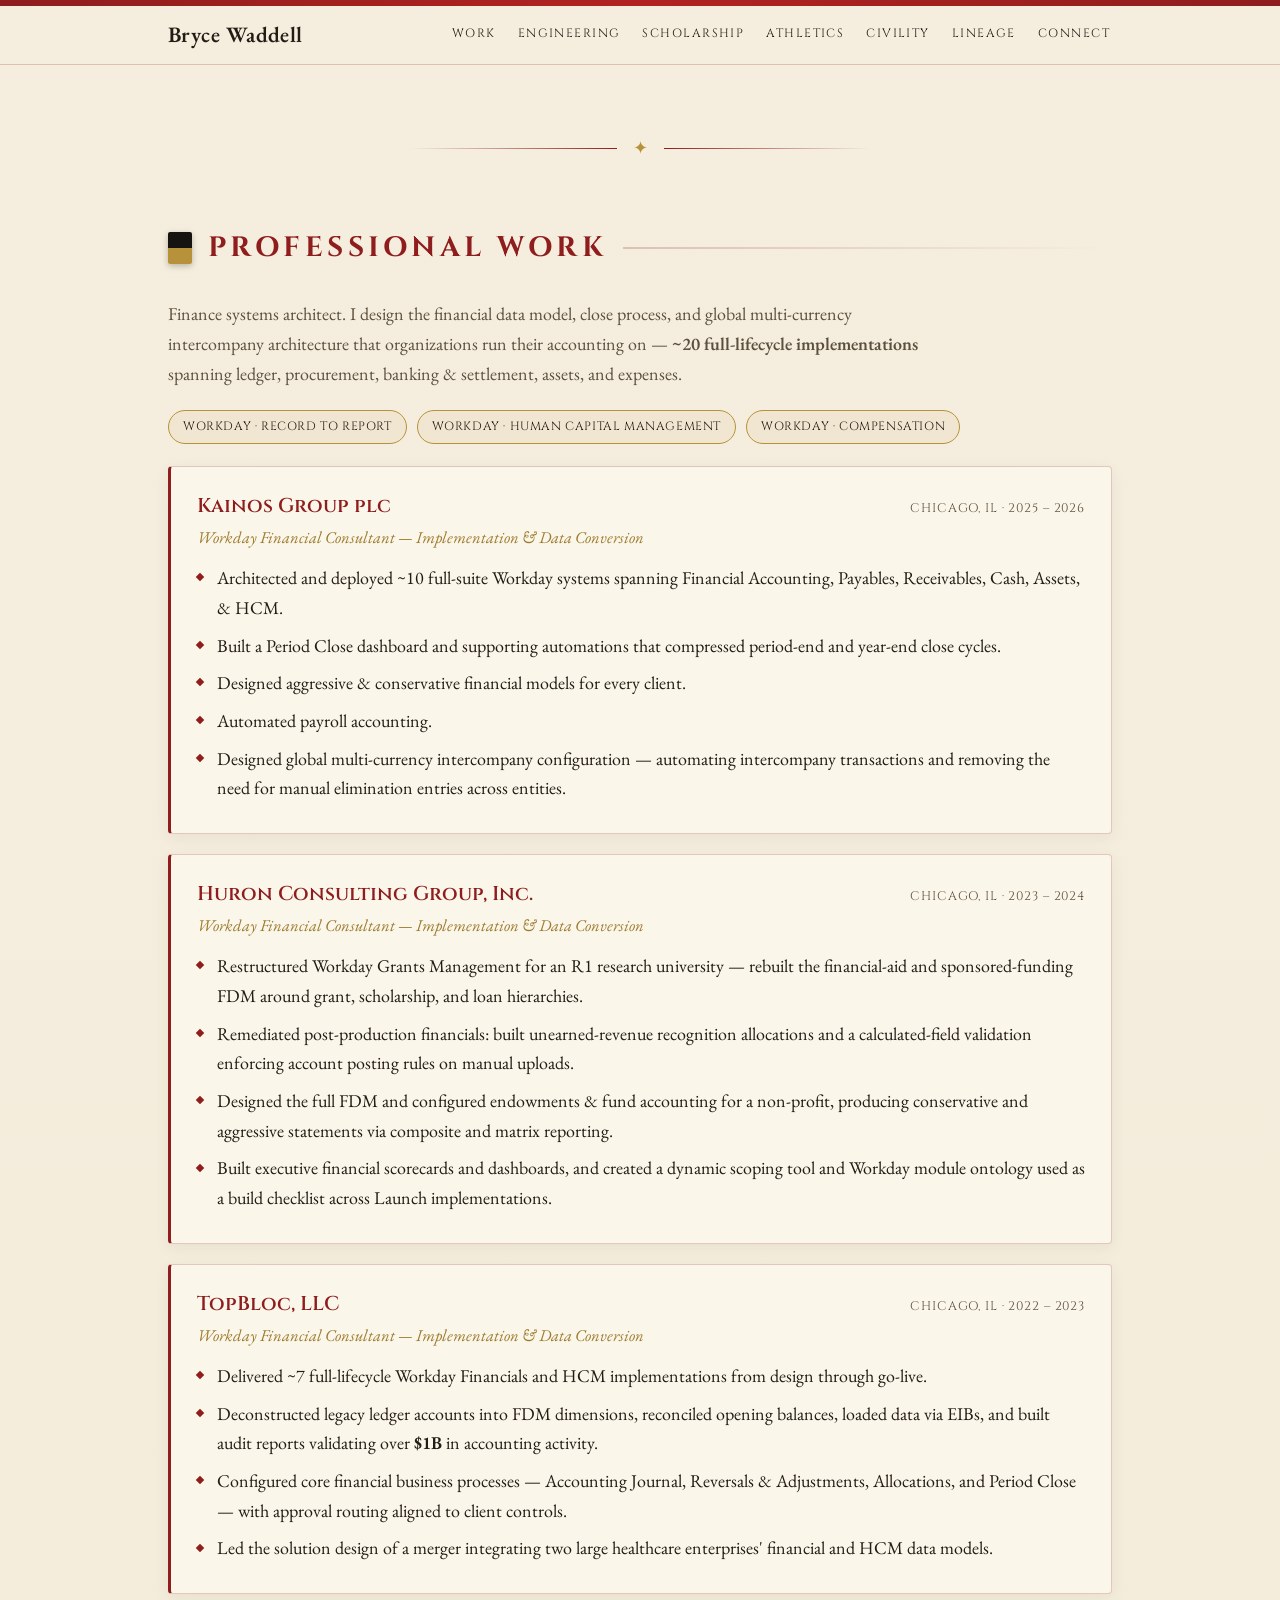
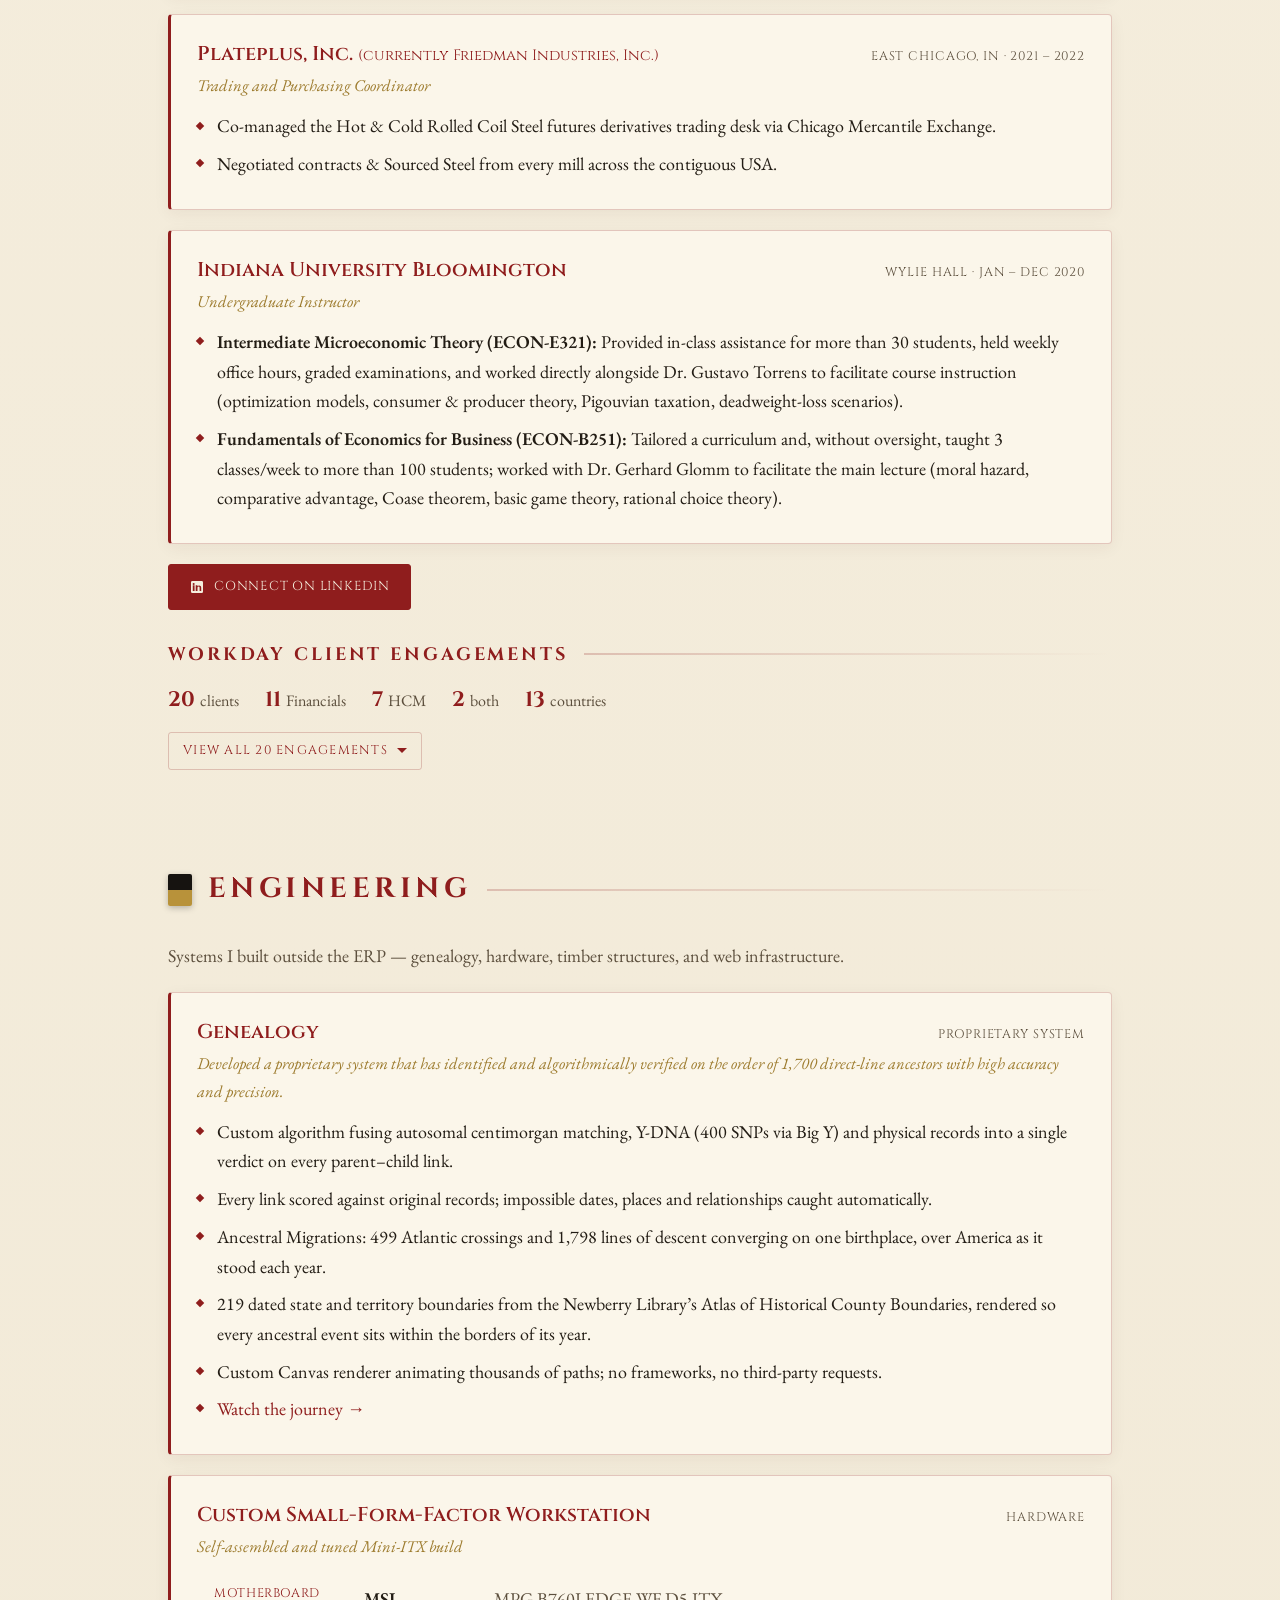
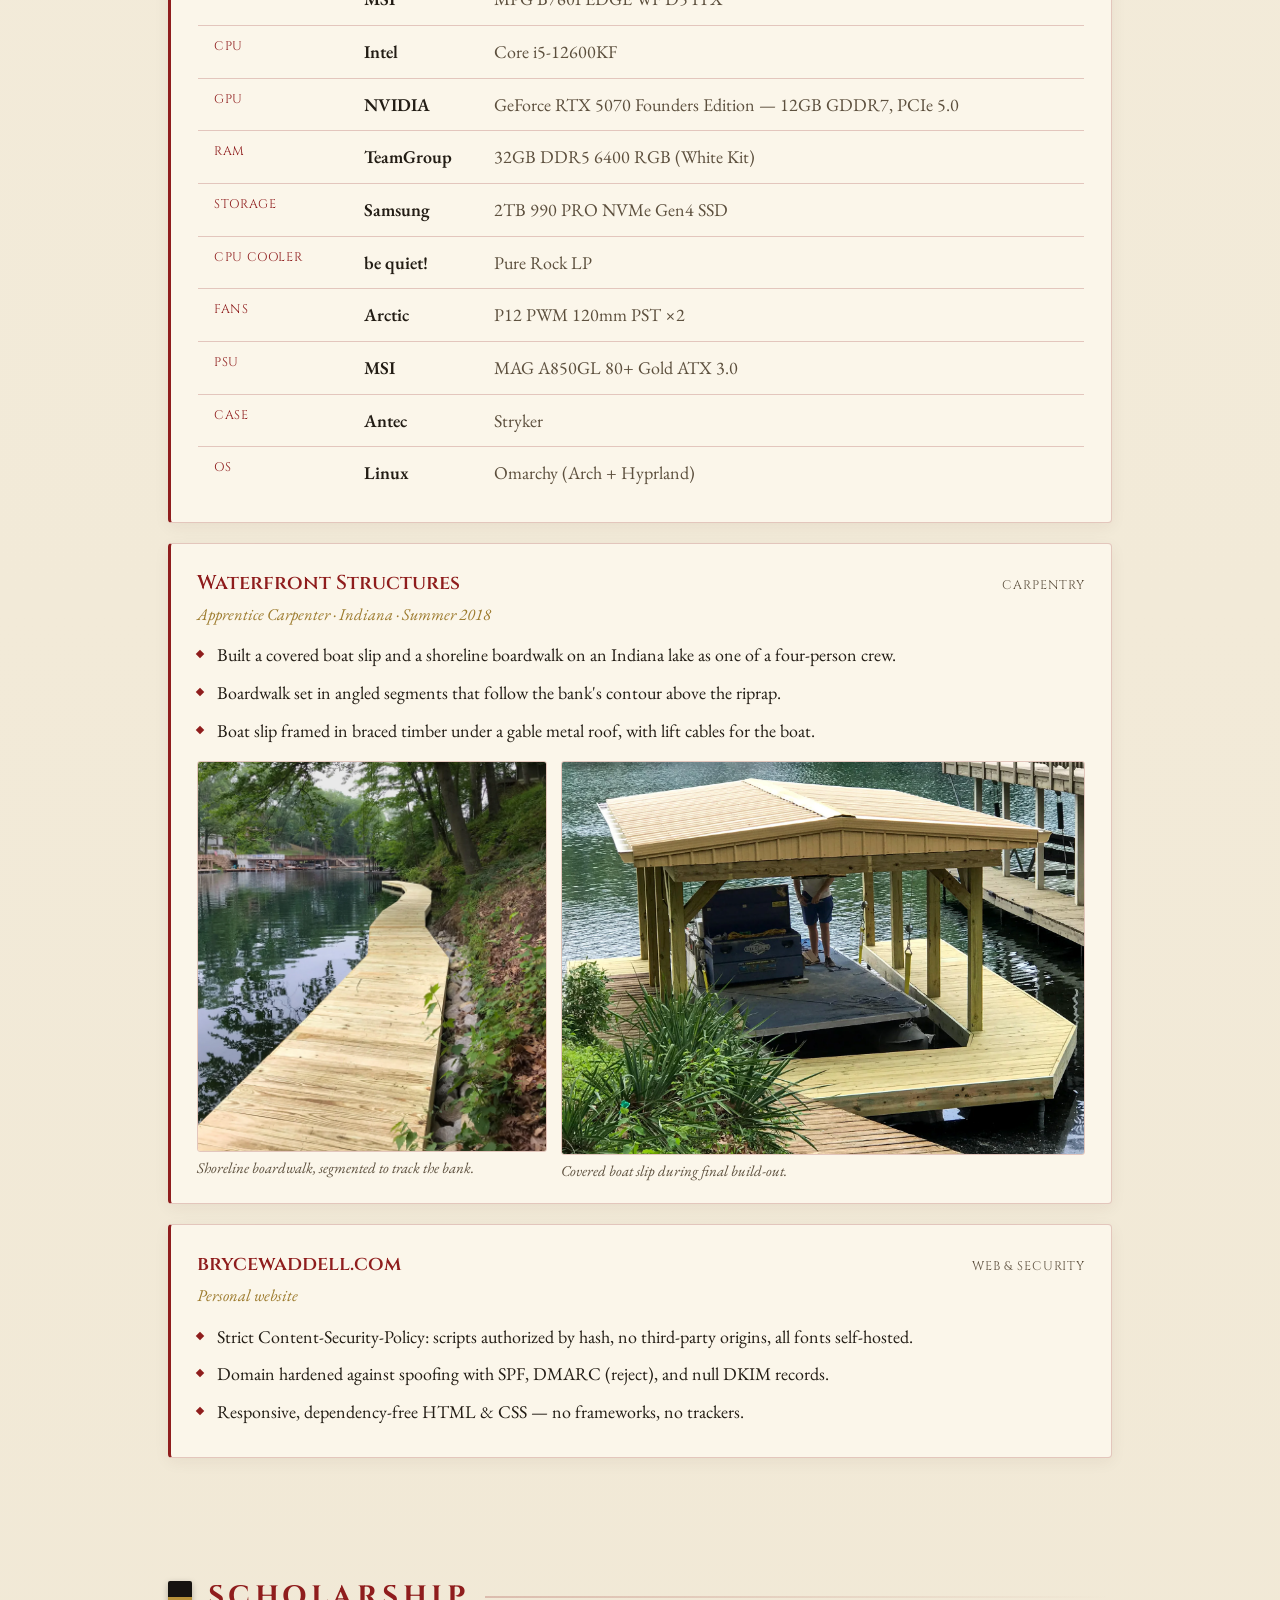
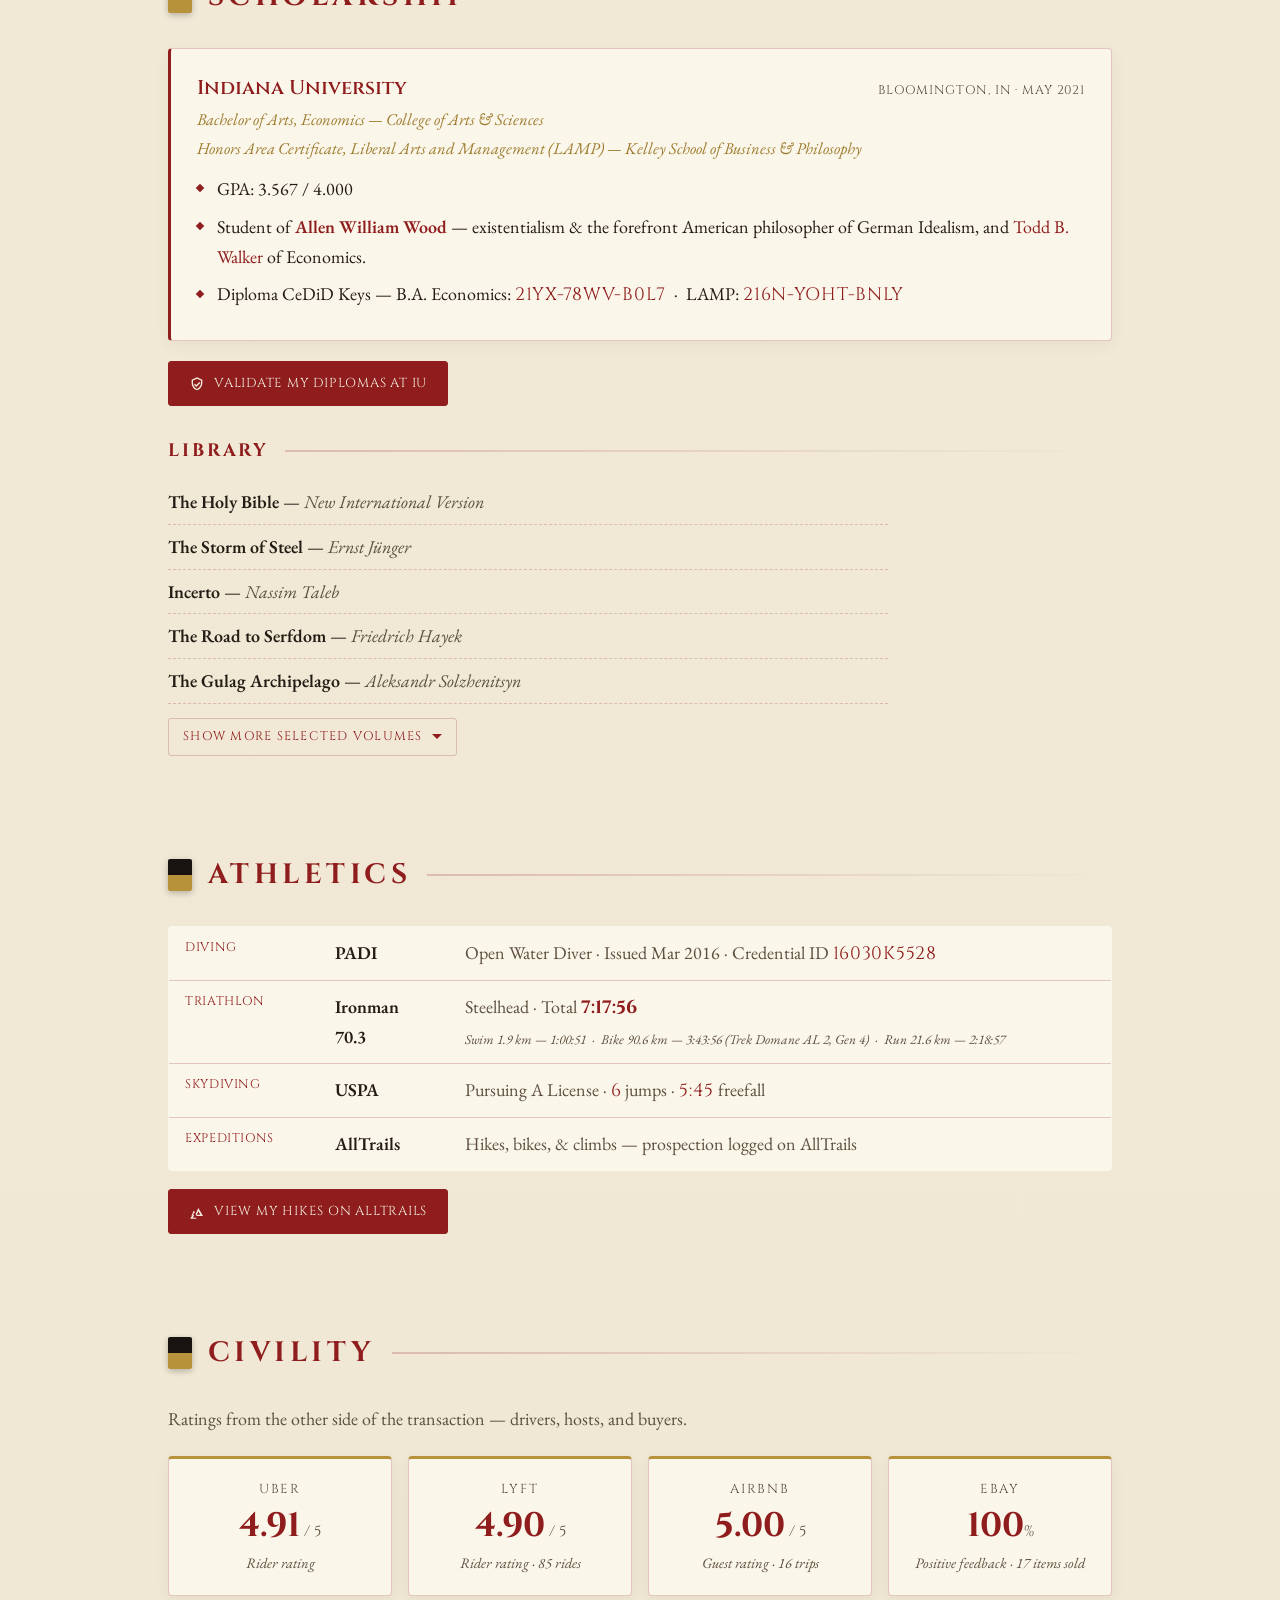
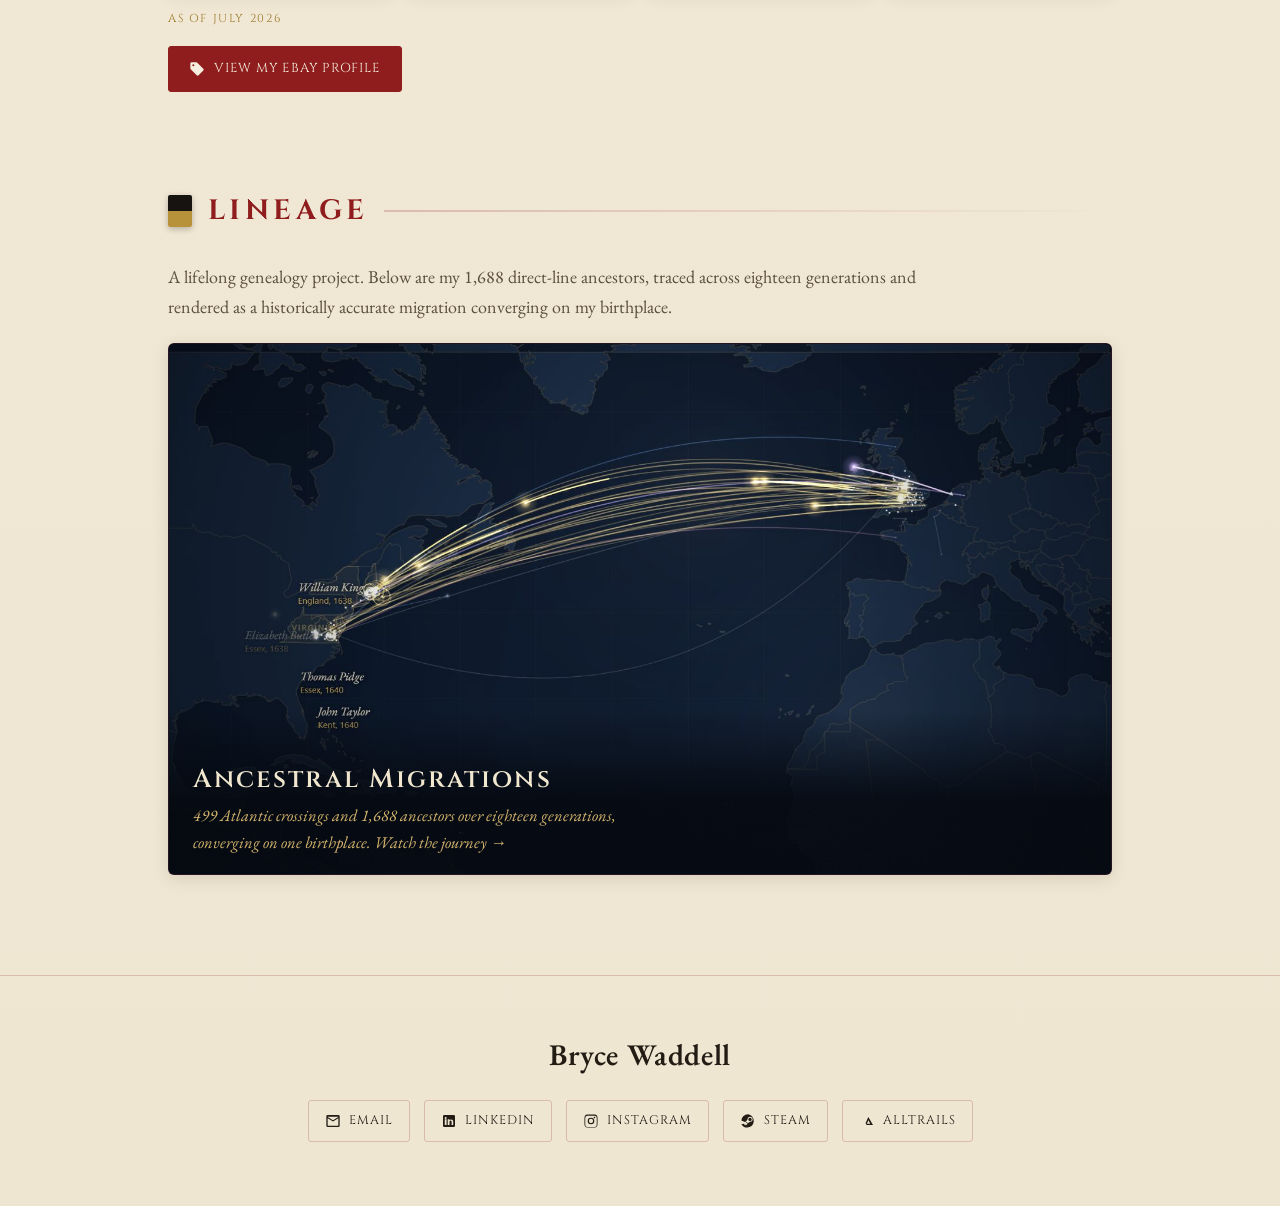
==== index.html @ f338d130 "Update index.html - updates to the genalog section" ====
<!DOCTYPE html>
<html lang="en">
<head>
<meta charset="UTF-8">
<meta name="viewport" content="width=device-width, initial-scale=1.0">

<!-- Security: Content-Security-Policy.
     Fonts are self-hosted in /fonts, so no third-party origins are allowed at all.
     script-src stays strict (no 'unsafe-inline'): the one inline script is
     authorized by its sha256 hash below. If that script is EDITED, the hash
     must be regenerated or the script will be blocked. -->
<meta http-equiv="Content-Security-Policy"
  content="default-src 'self';
           script-src 'self' 'sha256-C1HKOHVk5XKRh7qDq6LBEnPWnlNeGS5hgyuJ0CESFVQ=';
           style-src 'self' 'unsafe-inline';
           font-src 'self';
           img-src 'self' data:;
           connect-src 'self';
           object-src 'none';
           base-uri 'self';
           form-action 'self';
           upgrade-insecure-requests">
<meta name="referrer" content="strict-origin-when-cross-origin">

<title>Bryce Waddell — Finance Systems Architect</title>
<meta name="description" content="Bryce Waddell — Finance Systems Architect. Professional work, engineering, scholarship, athletics, reading, and genealogy.">

<!-- Open Graph / link preview (iMessage, social) -->
<meta property="og:type" content="website">
<meta property="og:site_name" content="Bryce Waddell">
<meta property="og:title" content="Bryce Waddell — Finance Systems Architect">
<meta property="og:description" content="Finance Systems Architect — professional work, engineering, scholarship, athletics, reading, and genealogy.">
<meta property="og:url" content="https://brycewaddell.com/">
<meta property="og:image" content="https://brycewaddell.com/images/og-eagle.png">
<meta property="og:image:secure_url" content="https://brycewaddell.com/images/og-eagle.png">
<meta property="og:image:type" content="image/png">
<meta property="og:image:width" content="1200">
<meta property="og:image:height" content="630">
<meta property="og:image:alt" content="Imperial German eagle bearing the arms of Alsace-Lorraine">
<meta name="twitter:card" content="summary_large_image">
<meta name="twitter:title" content="Bryce Waddell — Finance Systems Architect">
<meta name="twitter:description" content="Finance Systems Architect — professional work, engineering, scholarship, athletics, reading, and genealogy.">
<meta name="twitter:image" content="https://brycewaddell.com/images/og-eagle.png">

<!-- Favicon (Imperial German eagle — Alsace-Lorraine arms) -->
<link rel="icon" href="images/favicon.ico" sizes="any">
<link rel="icon" type="image/png" sizes="32x32" href="images/favicon-32.png">
<link rel="icon" type="image/png" sizes="192x192" href="images/favicon-192.png">
<link rel="apple-touch-icon" sizes="180x180" href="images/apple-touch-icon.png">
<link rel="manifest" href="site.webmanifest">
<meta name="theme-color" content="#8f1d1d">

<style>
/* ---- Self-hosted fonts (no third-party requests; works offline) ---- */
@font-face{font-family:'Cinzel';font-style:normal;font-weight:400;font-display:swap;src:url('fonts/cinzel-400-latin-ext.woff2') format('woff2');unicode-range:U+0100-02BA, U+02BD-02C5, U+02C7-02CC, U+02CE-02D7, U+02DD-02FF, U+0304, U+0308, U+0329, U+1D00-1DBF, U+1E00-1E9F, U+1EF2-1EFF, U+2020, U+20A0-20AB, U+20AD-20C0, U+2113, U+2C60-2C7F, U+A720-A7FF}
@font-face{font-family:'Cinzel';font-style:normal;font-weight:400;font-display:swap;src:url('fonts/cinzel-400-latin.woff2') format('woff2');unicode-range:U+0000-00FF, U+0131, U+0152-0153, U+02BB-02BC, U+02C6, U+02DA, U+02DC, U+0304, U+0308, U+0329, U+2000-206F, U+20AC, U+2122, U+2191, U+2193, U+2212, U+2215, U+FEFF, U+FFFD}
@font-face{font-family:'Cinzel';font-style:normal;font-weight:500;font-display:swap;src:url('fonts/cinzel-500-latin-ext.woff2') format('woff2');unicode-range:U+0100-02BA, U+02BD-02C5, U+02C7-02CC, U+02CE-02D7, U+02DD-02FF, U+0304, U+0308, U+0329, U+1D00-1DBF, U+1E00-1E9F, U+1EF2-1EFF, U+2020, U+20A0-20AB, U+20AD-20C0, U+2113, U+2C60-2C7F, U+A720-A7FF}
@font-face{font-family:'Cinzel';font-style:normal;font-weight:500;font-display:swap;src:url('fonts/cinzel-500-latin.woff2') format('woff2');unicode-range:U+0000-00FF, U+0131, U+0152-0153, U+02BB-02BC, U+02C6, U+02DA, U+02DC, U+0304, U+0308, U+0329, U+2000-206F, U+20AC, U+2122, U+2191, U+2193, U+2212, U+2215, U+FEFF, U+FFFD}
@font-face{font-family:'Cinzel';font-style:normal;font-weight:600;font-display:swap;src:url('fonts/cinzel-600-latin-ext.woff2') format('woff2');unicode-range:U+0100-02BA, U+02BD-02C5, U+02C7-02CC, U+02CE-02D7, U+02DD-02FF, U+0304, U+0308, U+0329, U+1D00-1DBF, U+1E00-1E9F, U+1EF2-1EFF, U+2020, U+20A0-20AB, U+20AD-20C0, U+2113, U+2C60-2C7F, U+A720-A7FF}
@font-face{font-family:'Cinzel';font-style:normal;font-weight:600;font-display:swap;src:url('fonts/cinzel-600-latin.woff2') format('woff2');unicode-range:U+0000-00FF, U+0131, U+0152-0153, U+02BB-02BC, U+02C6, U+02DA, U+02DC, U+0304, U+0308, U+0329, U+2000-206F, U+20AC, U+2122, U+2191, U+2193, U+2212, U+2215, U+FEFF, U+FFFD}
@font-face{font-family:'Cinzel';font-style:normal;font-weight:700;font-display:swap;src:url('fonts/cinzel-700-latin-ext.woff2') format('woff2');unicode-range:U+0100-02BA, U+02BD-02C5, U+02C7-02CC, U+02CE-02D7, U+02DD-02FF, U+0304, U+0308, U+0329, U+1D00-1DBF, U+1E00-1E9F, U+1EF2-1EFF, U+2020, U+20A0-20AB, U+20AD-20C0, U+2113, U+2C60-2C7F, U+A720-A7FF}
@font-face{font-family:'Cinzel';font-style:normal;font-weight:700;font-display:swap;src:url('fonts/cinzel-700-latin.woff2') format('woff2');unicode-range:U+0000-00FF, U+0131, U+0152-0153, U+02BB-02BC, U+02C6, U+02DA, U+02DC, U+0304, U+0308, U+0329, U+2000-206F, U+20AC, U+2122, U+2191, U+2193, U+2212, U+2215, U+FEFF, U+FFFD}
@font-face{font-family:'EB Garamond';font-style:italic;font-weight:400;font-display:swap;src:url('fonts/ebgaramond-400i-latin-ext.woff2') format('woff2');unicode-range:U+0100-02BA, U+02BD-02C5, U+02C7-02CC, U+02CE-02D7, U+02DD-02FF, U+0304, U+0308, U+0329, U+1D00-1DBF, U+1E00-1E9F, U+1EF2-1EFF, U+2020, U+20A0-20AB, U+20AD-20C0, U+2113, U+2C60-2C7F, U+A720-A7FF}
@font-face{font-family:'EB Garamond';font-style:italic;font-weight:400;font-display:swap;src:url('fonts/ebgaramond-400i-latin.woff2') format('woff2');unicode-range:U+0000-00FF, U+0131, U+0152-0153, U+02BB-02BC, U+02C6, U+02DA, U+02DC, U+0304, U+0308, U+0329, U+2000-206F, U+20AC, U+2122, U+2191, U+2193, U+2212, U+2215, U+FEFF, U+FFFD}
@font-face{font-family:'EB Garamond';font-style:normal;font-weight:400;font-display:swap;src:url('fonts/ebgaramond-400-latin-ext.woff2') format('woff2');unicode-range:U+0100-02BA, U+02BD-02C5, U+02C7-02CC, U+02CE-02D7, U+02DD-02FF, U+0304, U+0308, U+0329, U+1D00-1DBF, U+1E00-1E9F, U+1EF2-1EFF, U+2020, U+20A0-20AB, U+20AD-20C0, U+2113, U+2C60-2C7F, U+A720-A7FF}
@font-face{font-family:'EB Garamond';font-style:normal;font-weight:400;font-display:swap;src:url('fonts/ebgaramond-400-latin.woff2') format('woff2');unicode-range:U+0000-00FF, U+0131, U+0152-0153, U+02BB-02BC, U+02C6, U+02DA, U+02DC, U+0304, U+0308, U+0329, U+2000-206F, U+20AC, U+2122, U+2191, U+2193, U+2212, U+2215, U+FEFF, U+FFFD}
@font-face{font-family:'EB Garamond';font-style:normal;font-weight:500;font-display:swap;src:url('fonts/ebgaramond-500-latin-ext.woff2') format('woff2');unicode-range:U+0100-02BA, U+02BD-02C5, U+02C7-02CC, U+02CE-02D7, U+02DD-02FF, U+0304, U+0308, U+0329, U+1D00-1DBF, U+1E00-1E9F, U+1EF2-1EFF, U+2020, U+20A0-20AB, U+20AD-20C0, U+2113, U+2C60-2C7F, U+A720-A7FF}
@font-face{font-family:'EB Garamond';font-style:normal;font-weight:500;font-display:swap;src:url('fonts/ebgaramond-500-latin.woff2') format('woff2');unicode-range:U+0000-00FF, U+0131, U+0152-0153, U+02BB-02BC, U+02C6, U+02DA, U+02DC, U+0304, U+0308, U+0329, U+2000-206F, U+20AC, U+2122, U+2191, U+2193, U+2212, U+2215, U+FEFF, U+FFFD}
@font-face{font-family:'EB Garamond';font-style:normal;font-weight:600;font-display:swap;src:url('fonts/ebgaramond-600-latin-ext.woff2') format('woff2');unicode-range:U+0100-02BA, U+02BD-02C5, U+02C7-02CC, U+02CE-02D7, U+02DD-02FF, U+0304, U+0308, U+0329, U+1D00-1DBF, U+1E00-1E9F, U+1EF2-1EFF, U+2020, U+20A0-20AB, U+20AD-20C0, U+2113, U+2C60-2C7F, U+A720-A7FF}
@font-face{font-family:'EB Garamond';font-style:normal;font-weight:600;font-display:swap;src:url('fonts/ebgaramond-600-latin.woff2') format('woff2');unicode-range:U+0000-00FF, U+0131, U+0152-0153, U+02BB-02BC, U+02C6, U+02DA, U+02DC, U+0304, U+0308, U+0329, U+2000-206F, U+20AC, U+2122, U+2191, U+2193, U+2212, U+2215, U+FEFF, U+FFFD}

  :root{
    /* PRIMARY schema — Military / War Banner (white & red) */
    --parchment:#f5eede;
    --parchment-2:#efe6d2;
    --panel:#fbf6ea;
    --war-red:#8f1d1d;
    --war-red-bright:#b22222;
    --ink:#221c14;
    --ink-soft:#5c4f3d;
    /* SECONDARY schema — Imperial Banner (black & gold) */
    --imperial-black:#161310;
    --gold:#b8923a;
    --gold-dim:#9c7a2c;
    --rule:rgba(143,29,29,.22);
  }
  *{box-sizing:border-box;margin:0;padding:0}
  html{scroll-behavior:smooth;-webkit-text-size-adjust:100%;text-size-adjust:100%}
  body{
    font-family:'EB Garamond',Georgia,serif;
    background:
      radial-gradient(1100px 520px at 50% -8%, rgba(143,29,29,.07), transparent 60%),
      linear-gradient(180deg, var(--parchment) 0%, var(--parchment-2) 100%);
    color:var(--ink);line-height:1.65;font-size:18px;-webkit-font-smoothing:antialiased;min-height:100vh;
  }
  a{color:var(--war-red);text-decoration:none;transition:color .2s}
  a:hover{color:var(--imperial-black)}
  .scholar-link{color:var(--war-red);text-decoration:none}
  .scholar-link:hover{color:var(--war-red);text-decoration:underline;text-underline-offset:3px}
  .wrap{max-width:1000px;margin:0 auto;padding:0 28px}
  .top-band{height:6px;background:linear-gradient(90deg,var(--war-red),var(--war-red-bright),var(--war-red))}

  /* ---- Nav ---- */
  nav{position:sticky;top:0;z-index:20;background:rgba(245,238,222,.92);backdrop-filter:blur(6px);
      border-bottom:1px solid var(--rule)}
  nav .inner{max-width:1000px;margin:0 auto;display:flex;flex-wrap:wrap;align-items:center;gap:4px 18px;padding:11px 28px}
  nav .brand{font-family:'EB Garamond',Georgia,serif;font-weight:600;font-size:22px;letter-spacing:.02em;color:var(--ink);margin-right:auto}
  nav a{font-family:'Cinzel',serif;font-size:12px;letter-spacing:.12em;text-transform:uppercase;color:var(--ink);
        padding:4px 2px;border-bottom:2px solid transparent}
  nav a:hover{color:var(--war-red);border-bottom-color:var(--gold)}
  .nav-links{display:flex;flex-wrap:wrap;align-items:center;gap:4px 18px}
  .nav-toggle{display:none;background:none;border:1px solid var(--rule);border-radius:3px;padding:9px 10px;cursor:pointer}
  .nav-toggle span{display:block;width:20px;height:2px;background:var(--war-red);margin:4px 0;transition:transform .2s,opacity .2s}
  nav.open .nav-toggle span:nth-child(1){transform:translateY(6px) rotate(45deg)}
  nav.open .nav-toggle span:nth-child(2){opacity:0}
  nav.open .nav-toggle span:nth-child(3){transform:translateY(-6px) rotate(-45deg)}

  /* ---- Hero ---- */
  header.hero{text-align:center;padding:40px 28px 14px}
  .crest-divider{display:flex;align-items:center;justify-content:center;gap:16px;margin:28px auto 0;max-width:460px}
  .crest-divider .line{height:1px;flex:1;background:linear-gradient(90deg,transparent,var(--war-red))}
  .crest-divider .line.r{background:linear-gradient(90deg,var(--war-red),transparent)}
  .crest-divider .pip{color:var(--gold);font-size:18px}

  /* ---- Sections ---- */
  section{padding:48px 0;scroll-margin-top:64px}
  .section-head{display:flex;align-items:center;gap:16px;margin-bottom:28px}
  .section-head h2{font-family:'Cinzel',serif;font-weight:700;text-transform:uppercase;letter-spacing:.16em;
                   font-size:clamp(20px,3vw,28px);color:var(--war-red);white-space:nowrap}
  /* secondary (imperial) marker: black-over-gold banner */
  .section-head .banner{width:24px;height:32px;flex:none;border-radius:2px;
    background:linear-gradient(180deg,var(--imperial-black) 0 50%,var(--gold) 50% 100%);
    box-shadow:0 2px 6px rgba(0,0,0,.25)}
  .section-head .rule{height:2px;flex:1;background:linear-gradient(90deg,var(--rule),transparent)}
  .section-intro{color:var(--ink-soft);max-width:780px;margin-bottom:22px;font-size:18px}

  /* ---- Cards ---- */
  .card{background:var(--panel);border:1px solid var(--rule);border-left:3px solid var(--war-red);border-radius:4px;
        padding:22px 26px;margin-bottom:20px;box-shadow:0 4px 16px rgba(60,30,20,.06)}
  .card .role-row{display:flex;flex-wrap:wrap;justify-content:space-between;align-items:baseline;gap:6px}
  .card h3{font-family:'Cinzel',serif;font-size:20px;color:var(--war-red);font-weight:600}
  .card .org-when{font-family:'Cinzel',serif;font-size:12.5px;letter-spacing:.07em;color:var(--ink-soft);text-transform:uppercase}
  .card .subrole{color:var(--gold-dim);font-style:italic;margin:2px 0 12px;font-size:16.5px}
  .card ul{list-style:none;margin:0}
  .card li{position:relative;padding-left:20px;margin-bottom:8px}
  .card li::before{content:"";position:absolute;left:0;top:.62em;width:6px;height:6px;background:var(--war-red);transform:rotate(45deg)}
  /* build photos (Engineering) — 2fr/3fr keeps the portrait + landscape shots the same height */
  .card .builds{display:grid;grid-template-columns:2fr 3fr;gap:14px;margin:16px 0 0}
  .card .builds figure{margin:0}
  .card .builds img{display:block;width:100%;height:auto;border:1px solid var(--rule);border-radius:3px}
  .card .builds figcaption{color:var(--ink-soft);font-style:italic;font-size:15px;margin-top:6px;line-height:1.35}
  @media(max-width:760px){.card .builds{grid-template-columns:1fr}}

  /* buttons */
  .btn-row{display:flex;flex-wrap:wrap;gap:12px;margin-top:6px}
  .btn{display:inline-flex;align-items:center;gap:9px;font-family:'Cinzel',serif;font-size:13px;letter-spacing:.06em;
       text-transform:uppercase;color:var(--parchment);background:var(--war-red);padding:11px 20px;border-radius:3px;
       border:1px solid var(--war-red);transition:all .2s}
  .btn:hover{background:var(--imperial-black);border-color:var(--gold);color:var(--gold)}
  .btn.ghost{background:transparent;color:var(--war-red)}
  .btn.ghost:hover{background:var(--war-red);color:var(--parchment);border-color:var(--war-red)}
  .btn svg{width:16px;height:16px;fill:currentColor}

  /* pills */
  .pill-row{display:flex;flex-wrap:wrap;gap:10px;margin-top:14px}
  .pill{font-family:'Cinzel',serif;font-size:12px;letter-spacing:.05em;text-transform:uppercase;color:var(--ink);
        border:1px solid var(--gold);border-radius:999px;padding:6px 14px;background:rgba(184,146,58,.08)}

  /* clients grid */
  .clients{display:grid;grid-template-columns:repeat(auto-fill,minmax(220px,1fr));gap:13px}
  .client{border:1px solid var(--rule);border-top:2px solid var(--war-red);border-radius:3px;padding:13px 15px;background:var(--panel)}
  .client .name{font-family:'Cinzel',serif;color:var(--war-red);font-size:14.5px;font-weight:600}
  .client .meta{font-size:14px;color:var(--ink-soft);margin-top:4px}
  .client .meta b{color:var(--ink);font-weight:600}

  /* reading */
  .reading{display:grid;grid-template-columns:1.1fr 1fr;gap:22px;align-items:start}
  details.fold summary{list-style:none;cursor:pointer;display:inline-block;margin-top:14px;font-family:'Cinzel',serif;
        font-size:12.5px;letter-spacing:.1em;text-transform:uppercase;color:var(--war-red);
        border:1px solid var(--rule);border-radius:3px;padding:8px 14px}
  details.fold summary::-webkit-details-marker{display:none}
  details.fold summary:hover{border-color:var(--gold)}
  details.fold summary::after{content:"";display:inline-block;margin-left:9px;vertical-align:middle;border:5px solid transparent;border-top-color:currentColor;border-bottom-width:0}
  details.fold[open] summary::after{border-top-color:transparent;border-top-width:0;border-bottom:5px solid currentColor}
  details.fold .less{display:none}
  details.fold[open] .more{display:none}
  details.fold[open] .less{display:inline}
  details.fold ul{margin-bottom:2px}
  details.fold[open]>summary{margin-bottom:16px}
  details.fold.roles>summary{margin-top:0}
  @media(min-width:761px){details.fold.roles[open]>summary{display:none}}
  .digest{display:flex;flex-wrap:wrap;gap:8px 26px;align-items:baseline;color:var(--ink-soft);font-size:16px}
  .digest b{font-family:'Cinzel',serif;font-size:21px;font-weight:700;color:var(--war-red);margin-right:5px}
  .shelf h4{font-family:'Cinzel',serif;font-size:13px;letter-spacing:.1em;text-transform:uppercase;color:var(--ink-soft);margin-bottom:12px}
  .library{max-width:720px}
  .shelf ul{list-style:none}
  .shelf li{padding:7px 0;border-bottom:1px dashed var(--rule)}
  .shelf li .t{font-weight:600;color:var(--ink)}
  .shelf li .a{color:var(--ink-soft);font-style:italic}

  /* fan chart */
  .fanwrap{background:var(--panel);border:1px solid var(--rule);border-radius:6px;padding:14px;box-shadow:0 4px 16px rgba(60,30,20,.06)}
  .fanchart{display:block;width:100%;height:auto;max-width:720px;margin:0 auto}
  .fanchart .seg{cursor:pointer;transition:opacity .15s}
  @media(hover:hover){.fanchart .seg:hover{opacity:.78}}
  .fan-hint{display:none}
  .fan-tip{position:fixed;z-index:60;display:none;pointer-events:none;max-width:280px;
           background:var(--imperial-black);color:var(--parchment);border:1px solid var(--gold);
           border-radius:4px;padding:12px 15px;box-shadow:0 8px 26px rgba(0,0,0,.4);font-size:14.5px;line-height:1.5}
  .fan-tip .tn{font-family:'Cinzel',serif;font-size:15px;color:var(--gold);letter-spacing:.03em}
  .fan-tip .ty{font-style:italic;opacity:.75;font-size:13px}
  .fan-tip .tl{margin-top:7px}
  .fan-tip .tl b{font-family:'Cinzel',serif;font-size:10.5px;letter-spacing:.16em;text-transform:uppercase;
                 color:var(--gold);display:block;margin-bottom:1px;font-weight:600}
  .fan-legend{display:flex;flex-wrap:wrap;justify-content:center;gap:8px 22px;margin-top:14px}
  .fan-legend .lg{display:inline-flex;align-items:center;gap:8px;font-family:'Cinzel',serif;font-size:13px;letter-spacing:.04em;color:var(--ink)}
  .fan-legend .lg i{width:15px;height:15px;border-radius:3px;display:inline-block;border:1px solid rgba(36,31,24,.45)}
  .fan-legend .lg em{font-style:normal;color:var(--ink-soft);font-size:12px}
  .mig-teaser{display:block;position:relative;margin:0 0 28px;border-radius:6px;overflow:hidden;background:#0A1322;
    border:1px solid var(--rule);box-shadow:0 4px 16px rgba(60,30,20,.12)}
  .mig-teaser img{display:block;width:100%;height:auto;transition:transform .6s ease}
  .mig-teaser:hover img{transform:scale(1.015)}
  .mig-teaser-cap{position:absolute;left:0;right:0;bottom:0;padding:48px 24px 18px;color:#f1e7cf;
    background:linear-gradient(transparent,rgba(5,9,16,.88) 55%)}
  .mig-teaser-cap b{display:block;font-family:'Cinzel',serif;font-weight:600;font-size:clamp(18px,2.6vw,26px);letter-spacing:.08em}
  .mig-teaser-cap span{display:block;font-style:italic;font-size:16.5px;color:#d6b66e;max-width:60ch}
  .mig-teaser:hover{color:inherit}
  @media(max-width:760px){.mig-teaser-cap{position:static;background:#0A1322;padding:12px 16px 14px}}
  .fan-cap{text-align:center;color:var(--ink-soft);font-style:italic;font-size:15px;margin-top:10px}

  /* rig table */
  .rig{width:100%;border-collapse:collapse;background:var(--panel);border:1px solid var(--rule);border-radius:4px;overflow:hidden}
  .rig td{padding:11px 16px;border-bottom:1px solid var(--rule);vertical-align:top}
  .rig tr:last-child td{border-bottom:none}
  .rig .cat{font-family:'Cinzel',serif;font-size:12.5px;letter-spacing:.05em;text-transform:uppercase;color:var(--war-red);width:150px;white-space:nowrap}
  .rig .mk{font-weight:600;color:var(--ink);width:130px}
  .rig .md{color:var(--ink-soft)}
  .rig tr:hover td{background:rgba(184,146,58,.06)}


  /* social credit score */
  .rep-grid{display:grid;grid-template-columns:repeat(auto-fit,minmax(180px,1fr));gap:16px}
  .rep{background:var(--panel);border:1px solid var(--rule);border-top:3px solid var(--gold);border-radius:4px;
       padding:20px 22px;text-align:center;box-shadow:0 4px 16px rgba(60,30,20,.06)}
  .rep .platform{font-family:'Cinzel',serif;font-size:13px;letter-spacing:.14em;text-transform:uppercase;color:var(--ink-soft)}
  .rep .score{font-family:'Cinzel',serif;font-size:34px;font-weight:700;color:var(--war-red);margin-top:8px;line-height:1}
  .rep .score span{font-size:15px;font-weight:400;color:var(--ink-soft)}
  .rep .what{font-style:italic;color:var(--ink-soft);font-size:14.5px;margin-top:8px}
  .rep-asof{font-family:'Cinzel',serif;font-size:11.5px;letter-spacing:.14em;text-transform:uppercase;color:var(--gold-dim);margin-top:14px}


  /* footer / connect */
  footer{text-align:center;padding:54px 28px 64px;border-top:1px solid var(--rule);margin-top:24px}
  footer .wm{font-family:'EB Garamond',Georgia,serif;font-weight:600;letter-spacing:.02em;color:var(--ink);font-size:30px}
  .social{display:flex;flex-wrap:wrap;justify-content:center;gap:14px;margin-top:20px}
  .social a{display:inline-flex;align-items:center;gap:8px;font-family:'Cinzel',serif;font-size:12.5px;letter-spacing:.08em;
            text-transform:uppercase;color:var(--ink);border:1px solid var(--rule);padding:10px 16px;border-radius:3px}
  .social a:hover{color:var(--war-red);border-color:var(--gold)}
  .social svg{width:16px;height:16px;fill:currentColor}
  footer .small{color:var(--ink-soft);font-size:14px;margin-top:24px;font-style:italic}

  @media(max-width:760px){
    body{font-size:17px}
    .wrap{padding:0 18px}
    nav .inner{padding:8px 18px}
    section{padding:36px 0}
    header.hero{padding:26px 18px 6px}
    .section-head{margin-bottom:20px}
    .reading{grid-template-columns:1fr}
    .section-head .banner{display:none}
    .section-head h2{white-space:normal;letter-spacing:.1em}

    /* nav: comfortable tap targets */
    nav .brand{font-size:21px}
    .nav-toggle{display:flex;flex-direction:column;justify-content:center;align-items:center;width:44px;height:44px;padding:0}
    .nav-links{display:none;flex-basis:100%;flex-direction:column;align-items:flex-start;gap:0;padding:4px 0}
    nav.open .nav-links{display:flex}
    .nav-links a{display:block;width:100%;padding:14px 2px;border-bottom:1px solid var(--rule);font-size:14px}
    .nav-links a:last-child{border-bottom:none}

    /* cards + buttons */
    .card{padding:18px 18px;margin-bottom:16px}
    .card h3{font-size:19px}
    .card .role-row{flex-direction:column;gap:2px}
    .card li{margin-bottom:9px}
    .btn-row .btn{width:100%;justify-content:center;min-height:48px}
    details.fold summary{display:block;text-align:center;padding:14px 14px}
    .digest{gap:6px 20px;font-size:15px}
    .digest b{font-size:19px}
    .scholar-link{padding:8px 0}

    /* client engagements: two compact columns instead of one long one */
    .clients{grid-template-columns:1fr 1fr;gap:10px}
    .client{padding:11px 12px}
    .client .name{font-size:13px;line-height:1.3}
    .client .meta{font-size:13px;line-height:1.4}

    /* spec tables: label + maker on one line, detail beneath */
    .rig,.rig tbody{display:block}
    .rig tr{display:grid;grid-template-columns:auto 1fr;column-gap:10px;align-items:baseline;padding:11px 14px;border-bottom:1px solid var(--rule)}
    .rig tr:last-child{border-bottom:none}
    .rig td{padding:0;border:0}
    .rig .cat{width:auto;white-space:nowrap}
    .rig .mk{width:auto;text-align:right}
    .rig .md{grid-column:1 / -1;margin-top:3px;font-size:16px}

    /* fan chart: render at a legible size and pan sideways */
    .fanwrap{padding:12px 0 14px}
    .fan-hint{display:block;text-align:center;font-family:'Cinzel',serif;font-size:11.5px;letter-spacing:.12em;text-transform:uppercase;color:var(--ink-soft);margin:0 12px 8px}
    .fan-scroll{overflow-x:auto;-webkit-overflow-scrolling:touch;overscroll-behavior-x:contain;padding:0 12px}
    .fanchart{width:780px;max-width:none}
    .fan-legend,.fan-cap{padding-left:14px;padding-right:14px}
    .fan-tip{max-width:240px;font-size:14px}

    /* ratings: 2 x 2 */
    .rep-grid{grid-template-columns:1fr 1fr;gap:12px}
    .rep{padding:16px 10px}
    .rep .score{font-size:29px}
    .rep .what{font-size:13.5px}

    /* footer */
    footer{padding:40px 18px 48px}
    .social{gap:10px}
    .social a{flex:1 1 calc(50% - 10px);justify-content:center;min-height:46px}
  }
</style>
</head>
<body>
<div class="top-band"></div>

<nav><div class="inner">
  <span class="brand">Bryce Waddell</span>
  <button class="nav-toggle" aria-label="Open menu" aria-expanded="false">
    <span></span><span></span><span></span>
  </button>
  <div class="nav-links">
    <a href="#work">Work</a>
    <a href="#engineering">Engineering</a>
    <a href="#scholarship">Scholarship</a>
    <a href="#athletics">Athletics</a>
    <a href="#civility">Civility</a>
    <a href="#lineage">Lineage</a>
    <a href="#connect">Connect</a>
  </div>
</div></nav>

<header class="hero">
  <div class="crest-divider"><span class="line"></span><span class="pip">&#10022;</span><span class="line r"></span></div>
</header>

<main class="wrap">

  <!-- PROFESSIONAL WORK -->
  <section id="work">
    <div class="section-head"><span class="banner"></span><h2>Professional Work</h2><span class="rule"></span></div>
    <p class="section-intro">Finance systems architect. I design the financial data model, close process, and global multi-currency intercompany architecture that organizations run their accounting on &mdash; <b>~20 full-lifecycle implementations</b> spanning ledger, procurement, banking &amp; settlement, assets, and expenses.</p>
    <div class="pill-row" style="margin-bottom:22px">
      <span class="pill">Workday &middot; Record to Report</span>
      <span class="pill">Workday &middot; Human Capital Management</span>
      <span class="pill">Workday &middot; Compensation</span>
    </div>

    <div class="card">
      <div class="role-row"><h3>Kainos Group plc</h3><span class="org-when">Chicago, IL &middot; 2025 &ndash; 2026</span></div>
      <div class="subrole">Workday Financial Consultant &mdash; Implementation &amp; Data Conversion</div>
      <ul>
        <li>Architected and deployed ~10 full-suite Workday systems spanning Financial Accounting, Payables, Receivables, Cash, Assets, &amp; HCM.</li>
        <li>Built a Period Close dashboard and supporting automations that compressed period-end and year-end close cycles.</li>
        <li>Designed aggressive &amp; conservative financial models for every client.</li>
        <li>Automated payroll accounting.</li>
        <li>Designed global multi-currency intercompany configuration &mdash; automating intercompany transactions and removing the need for manual elimination entries across entities.</li>
      </ul>
    </div>

    <details class="fold roles">
      <summary><span class="more">Show 4 earlier roles</span><span class="less">Hide earlier roles</span></summary>
    <div class="card">
      <div class="role-row"><h3>Huron Consulting Group, Inc.</h3><span class="org-when">Chicago, IL &middot; 2023 &ndash; 2024</span></div>
      <div class="subrole">Workday Financial Consultant &mdash; Implementation &amp; Data Conversion</div>
      <ul>
        <li>Restructured Workday Grants Management for an R1 research university &mdash; rebuilt the financial-aid and sponsored-funding FDM around grant, scholarship, and loan hierarchies.</li>
        <li>Remediated post-production financials: built unearned-revenue recognition allocations and a calculated-field validation enforcing account posting rules on manual uploads.</li>
        <li>Designed the full FDM and configured endowments &amp; fund accounting for a non-profit, producing conservative and aggressive statements via composite and matrix reporting.</li>
        <li>Built executive financial scorecards and dashboards, and created a dynamic scoping tool and Workday module ontology used as a build checklist across Launch implementations.</li>
      </ul>
    </div>

    <div class="card">
      <div class="role-row"><h3>TopBloc, LLC</h3><span class="org-when">Chicago, IL &middot; 2022 &ndash; 2023</span></div>
      <div class="subrole">Workday Financial Consultant &mdash; Implementation &amp; Data Conversion</div>
      <ul>
        <li>Delivered ~7 full-lifecycle Workday Financials and HCM implementations from design through go-live.</li>
        <li>Deconstructed legacy ledger accounts into FDM dimensions, reconciled opening balances, loaded data via EIBs, and built audit reports validating over <b>$1B</b> in accounting activity.</li>
        <li>Configured core financial business processes &mdash; Accounting Journal, Reversals &amp; Adjustments, Allocations, and Period Close &mdash; with approval routing aligned to client controls.</li>
        <li>Led the solution design of a merger integrating two large healthcare enterprises' financial and HCM data models.</li>
      </ul>
    </div>

    <div class="card">
      <div class="role-row"><h3>Plateplus, Inc. <span style="font-weight:400;font-size:15px">(currently Friedman Industries, Inc.)</span></h3><span class="org-when">East Chicago, IN &middot; 2021 &ndash; 2022</span></div>
      <div class="subrole">Trading and Purchasing Coordinator</div>
      <ul>
        <li>Co-managed the Hot &amp; Cold Rolled Coil Steel futures derivatives trading desk via Chicago Mercantile Exchange.</li>
        <li>Negotiated contracts &amp; Sourced Steel from every mill across the contiguous USA.</li>
      </ul>
    </div>

    <div class="card">
      <div class="role-row"><h3>Indiana University Bloomington</h3><span class="org-when">Wylie Hall &middot; Jan &ndash; Dec 2020</span></div>
      <div class="subrole">Undergraduate Instructor</div>
      <ul>
        <li><b>Intermediate Microeconomic Theory (ECON-E321):</b> Provided in-class assistance for more than 30 students, held weekly office hours, graded examinations, and worked directly alongside Dr. Gustavo Torrens to facilitate course instruction (optimization models, consumer &amp; producer theory, Pigouvian taxation, deadweight-loss scenarios).</li>
        <li><b>Fundamentals of Economics for Business (ECON-B251):</b> Tailored a curriculum and, without oversight, taught 3 classes/week to more than 100 students; worked with Dr. Gerhard Glomm to facilitate the main lecture (moral hazard, comparative advantage, Coase theorem, basic game theory, rational choice theory).</li>
      </ul>
    </div>
    </details>

    <div class="btn-row" style="margin-top:18px">
      <a class="btn" href="https://www.linkedin.com/in/bryce-waddell/" target="_blank" rel="noopener">
        <svg viewBox="0 0 24 24"><path d="M19 3a2 2 0 0 1 2 2v14a2 2 0 0 1-2 2H5a2 2 0 0 1-2-2V5a2 2 0 0 1 2-2h14zM8.34 9.5H5.67V18h2.67V9.5zM7 5.88a1.55 1.55 0 1 0 0 3.1 1.55 1.55 0 0 0 0-3.1zM18.34 18v-4.67c0-2.5-1.34-3.67-3.13-3.67a2.7 2.7 0 0 0-2.45 1.35V9.5h-2.67V18h2.67v-4.5c0-1.18.22-2.32 1.68-2.32 1.44 0 1.46 1.35 1.46 2.4V18h2.67z"/></svg>
        Connect on LinkedIn
      </a>
    </div>

    <div style="margin-top:30px">
      <div class="section-head" style="margin-bottom:14px"><h2 style="font-size:18px">Workday Client Engagements</h2><span class="rule"></span></div>
      <div class="digest"><span><b>20</b>clients</span><span><b>11</b>Financials</span><span><b>7</b>HCM</span><span><b>2</b>both</span><span><b>13</b>countries</span></div>
      <details class="fold">
        <summary><span class="more">View all 20 engagements</span><span class="less">Hide engagements</span></summary>
      <div class="clients">
        <div class="client"><div class="name">R1 University</div><div class="meta"><b>Financials</b> &middot; USA<br>Grants Management &amp; financial-aid FDM, unearned-revenue recognition</div></div>
        <div class="client"><div class="name">Non-Profit (NGO)</div><div class="meta"><b>Financials</b> &middot; USA<br>FDM &amp; fund accounting, endowments, financial statements</div></div>
        <div class="client"><div class="name">Statewide Pension Fund</div><div class="meta"><b>Financials</b> &middot; USA<br>Full-system financial conversion &amp; reconciliation</div></div>
        <div class="client"><div class="name">Healthcare</div><div class="meta"><b>HCM &amp; Financials</b> &middot; USA<br>Led the merger of two healthcare enterprises</div></div>
        <div class="client"><div class="name">Hospitality &mdash; SaaS</div><div class="meta"><b>FDM / Accounting / Budgeting &mdash; Lead</b><br>USA, Italy, Spain, Brazil, Ireland, Canada</div></div>
        <div class="client"><div class="name">Entertainment &mdash; Hollywood</div><div class="meta"><b>Financials</b> &middot; USA<br>Full-system conversion &amp; reconciliation</div></div>
        <div class="client"><div class="name">Insurance &mdash; Software</div><div class="meta"><b>Financials</b> &middot; USA<br>Full-system conversion &amp; reconciliation</div></div>
        <div class="client"><div class="name">Trucking &amp; Logistics</div><div class="meta"><b>Financials</b> &middot; USA<br>Full-system conversion &amp; reconciliation</div></div>
        <div class="client"><div class="name">Retirement &amp; Investment Firm</div><div class="meta"><b>Financials</b> &middot; USA<br>Full-system conversion, incl. workers</div></div>
        <div class="client"><div class="name">Immigration Law Firm</div><div class="meta"><b>Financials</b> &middot; USA<br>Full-system conversion, incl. workers</div></div>
        <div class="client"><div class="name">Biotechnology</div><div class="meta"><b>Financials</b> &middot; USA<br>Full-system conversion, incl. workers</div></div>
        <div class="client"><div class="name">Global Financial Group</div><div class="meta"><b>Financials</b> &middot; USA<br>Full-system conversion, incl. workers</div></div>
        <div class="client"><div class="name">AAA Video Game Developer</div><div class="meta"><b>HCM &amp; FINS &mdash; Analysis</b> &middot; USA<br>System analysis &amp; reorganization compendium</div></div>
        <div class="client"><div class="name">ML Advertisement Software</div><div class="meta"><b>HCM Lead &mdash; Core &amp; Comp</b><br>USA, South Korea, Singapore, China</div></div>
        <div class="client"><div class="name">Telemedicine</div><div class="meta"><b>HCM &mdash; Core &amp; Comp</b><br>USA &amp; India</div></div>
        <div class="client"><div class="name">Bio-Pharmaceutical</div><div class="meta"><b>HCM &mdash; Core &amp; Comp</b><br>USA, Mexico, Switzerland</div></div>
        <div class="client"><div class="name">Fintech &mdash; Cryptocurrency</div><div class="meta"><b>HCM &mdash; Core &amp; Comp</b><br>USA, UK, Singapore</div></div>
        <div class="client"><div class="name">Insurance Provider</div><div class="meta"><b>HCM &mdash; Core &amp; Comp</b><br>USA, UK, Singapore</div></div>
        <div class="client"><div class="name">Mining &amp; Metals</div><div class="meta"><b>HCM</b> &middot; USA<br>Time tracking, payroll, workers</div></div>
        <div class="client"><div class="name">Mining &amp; Metals &mdash; Software</div><div class="meta"><b>HCM Conversion</b> &middot; USA<br>Time tracking, payroll, workers</div></div>
      </div>
      </details>
    </div>
  </section>

  <!-- ENGINEERING -->
  <section id="engineering">
    <div class="section-head"><span class="banner"></span><h2>Engineering</h2><span class="rule"></span></div>
    <p class="section-intro">Systems I built outside the ERP &mdash; genealogy, hardware, timber structures, and web infrastructure.</p>

    <div class="card">
      <div class="role-row"><h3>Genealogy</h3><span class="org-when">Proprietary System</span></div>
      <div class="subrole">Developed a proprietary system that has identified and algorithmically verified on the order of 1,700 direct-line ancestors with high accuracy and precision.</div>
      <ul>
        <li>Custom algorithm fusing autosomal centimorgan matching, Y-DNA (400 SNPs via Big&nbsp;Y) and physical records into a single verdict on every parent&ndash;child link.</li>
        <li>Every link scored against original records; impossible dates, places and relationships caught automatically.</li>
        <li>Ancestral Migrations: 499 Atlantic crossings and 1,798 lines of descent converging on one birthplace, over America as it stood each year.</li>
        <li>219 dated state and territory boundaries from the Newberry Library&rsquo;s Atlas of Historical County Boundaries, rendered so every ancestral event sits within the borders of its year.</li>
        <li>Custom Canvas renderer animating thousands of paths; no frameworks, no third-party requests.</li>
        <li><a class="scholar-link" href="migrations/">Watch the journey &rarr;</a></li>
      </ul>
    </div>

    <div class="card">
      <div class="role-row"><h3>Custom Small-Form-Factor Workstation</h3><span class="org-when">Hardware</span></div>
      <div class="subrole">Self-assembled and tuned Mini-ITX build</div>
      <table class="rig">
      <tbody>
      <tr><td class="cat">Motherboard</td><td class="mk">MSI</td><td class="md">MPG B760I EDGE WF D5 ITX</td></tr>
      <tr><td class="cat">CPU</td><td class="mk">Intel</td><td class="md">Core i5-12600KF</td></tr>
      <tr><td class="cat">GPU</td><td class="mk">NVIDIA</td><td class="md">GeForce RTX 5070 Founders Edition — 12GB GDDR7, PCIe 5.0</td></tr>
      <tr><td class="cat">RAM</td><td class="mk">TeamGroup</td><td class="md">32GB DDR5 6400 RGB (White Kit)</td></tr>
      <tr><td class="cat">Storage</td><td class="mk">Samsung</td><td class="md">2TB 990 PRO NVMe Gen4 SSD</td></tr>
      <tr><td class="cat">CPU Cooler</td><td class="mk">be quiet!</td><td class="md">Pure Rock LP</td></tr>
      <tr><td class="cat">Fans</td><td class="mk">Arctic</td><td class="md">P12 PWM 120mm PST ×2</td></tr>
      <tr><td class="cat">PSU</td><td class="mk">MSI</td><td class="md">MAG A850GL 80+ Gold ATX 3.0</td></tr>
      <tr><td class="cat">Case</td><td class="mk">Antec</td><td class="md">Stryker</td></tr>
      <tr><td class="cat">OS</td><td class="mk">Linux</td><td class="md">Omarchy (Arch + Hyprland)</td></tr>
      </tbody>
      </table>
    </div>

    <div class="card">
      <div class="role-row"><h3>Waterfront Structures</h3><span class="org-when">Carpentry</span></div>
      <div class="subrole">Apprentice Carpenter &middot; Indiana &middot; Summer 2018</div>
      <ul>
        <li>Built a covered boat slip and a shoreline boardwalk on an Indiana lake as one of a four-person crew.</li>
        <li>Boardwalk set in angled segments that follow the bank's contour above the riprap.</li>
        <li>Boat slip framed in braced timber under a gable metal roof, with lift cables for the boat.</li>
      </ul>
      <div class="builds">
        <figure>
          <picture>
            <source srcset="images/shoreline-boardwalk-2018.webp" type="image/webp">
            <img src="images/shoreline-boardwalk-2018.jpg" width="1432" height="1600" loading="lazy" decoding="async"
                 alt="New pressure-treated boardwalk curving along a wooded lakeshore above a riprap bank">
          </picture>
          <figcaption>Shoreline boardwalk, segmented to track the bank.</figcaption>
        </figure>
        <figure>
          <picture>
            <source srcset="images/boat-slip-2018.webp" type="image/webp">
            <img src="images/boat-slip-2018.jpg" width="1600" height="1200" loading="lazy" decoding="async"
                 alt="Covered boat slip with timber posts, knee braces and a gable metal roof, during final build-out">
          </picture>
          <figcaption>Covered boat slip during final build-out.</figcaption>
        </figure>
      </div>
    </div>

    <div class="card">
      <div class="role-row"><h3>brycewaddell.com</h3><span class="org-when">Web &amp; Security</span></div>
      <div class="subrole">Personal website</div>
      <ul>
        <li>Strict Content-Security-Policy: scripts authorized by hash, no third-party origins, all fonts self-hosted.</li>
        <li>Domain hardened against spoofing with SPF, DMARC (reject), and null DKIM records.</li>
        <li>Responsive, dependency-free HTML &amp; CSS &mdash; no frameworks, no trackers.</li>
      </ul>
    </div>

  </section>

  <!-- SCHOLARSHIP, PUBLICATIONS & LIBRARY -->
  <section id="scholarship">
    <div class="section-head"><span class="banner"></span><h2>Scholarship</h2><span class="rule"></span></div>

    <div class="card">
      <div class="role-row"><h3>Indiana University</h3><span class="org-when">Bloomington, IN &middot; May 2021</span></div>
      <div class="subrole" style="margin-bottom:2px">Bachelor of Arts, Economics &mdash; College of Arts &amp; Sciences</div>
      <div class="subrole">Honors Area Certificate, Liberal Arts and Management (LAMP) &mdash; Kelley School of Business &amp; Philosophy</div>
      <ul>
        <li>GPA: 3.567 / 4.000</li>
        <li>Student of <b><a class="scholar-link" href="https://en.wikipedia.org/wiki/Allen_W._Wood" target="_blank" rel="noopener">Allen William Wood</a></b> &mdash; existentialism &amp; the forefront American philosopher of German Idealism, and <a class="scholar-link" href="https://toddbwalker.com/" target="_blank" rel="noopener">Todd B. Walker</a> of Economics.</li>
        <li>Diploma CeDiD Keys &mdash; B.A. Economics: <span style="font-family:'Cinzel',serif;letter-spacing:.04em;color:var(--war-red)">21YX-78WV-B0L7</span> &nbsp;&middot;&nbsp; LAMP: <span style="font-family:'Cinzel',serif;letter-spacing:.04em;color:var(--war-red)">216N-YOHT-BNLY</span></li>
      </ul>
    </div>

    <div class="btn-row" style="margin-bottom:26px">
      <a class="btn" href="https://cecredential.iu.edu/validation/index.html" target="_blank" rel="noopener">
        <svg viewBox="0 0 24 24"><path d="M12 2l8 3.5v5.1c0 5-3.4 9.6-8 10.9-4.6-1.3-8-5.9-8-10.9V5.5L12 2zm0 2.2L6 6.8v3.8c0 3.9 2.6 7.6 6 8.8 3.4-1.2 6-4.9 6-8.8V6.8l-6-2.6zm3.5 4.9l1.4 1.4-5.9 5.9-3.4-3.4 1.4-1.4 2 2 4.5-4.5z"/></svg>
        Validate my diplomas at IU
      </a>
    </div>

    <div style="margin-top:30px">
      <div class="section-head" style="margin-bottom:14px"><h2 style="font-size:18px">Library</h2><span class="rule"></span></div>
      <div class="shelf library">
        <ul>
            <li><span class="t">The Holy Bible</span> &mdash; <span class="a">New International Version</span></li>
            <li><span class="t">The Storm of Steel</span> &mdash; <span class="a">Ernst J&uuml;nger</span></li>
            <li><span class="t">Incerto</span> &mdash; <span class="a">Nassim Taleb</span></li>
            <li><span class="t">The Road to Serfdom</span> &mdash; <span class="a">Friedrich Hayek</span></li>
            <li><span class="t">The Gulag Archipelago</span> &mdash; <span class="a">Aleksandr Solzhenitsyn</span></li>
        </ul>
        <details class="fold">
          <summary><span class="more">Show more selected volumes</span><span class="less">Show fewer</span></summary>
          <ul>
            <li><span class="t">The Odyssey</span> &mdash; <span class="a">Homer, trans. Barry B. Powell</span></li>
            <li><span class="t">Selected Writings</span> &mdash; <span class="a">Friedrich Nietzsche</span></li>
            <li><span class="t">Selected Writings</span> &mdash; <span class="a">Karl Marx</span></li>
            <li><span class="t">The Decline of the West</span> &mdash; <span class="a">Oswald Spengler</span></li>
            <li><span class="t">Fanged Noumena</span> &mdash; <span class="a">Nick Land</span></li>
            <li><span class="t">Governing the Commons</span> &mdash; <span class="a">Elinor Ostrom</span></li>
            <li><span class="t">The Selfish Gene</span> &mdash; <span class="a">Richard Dawkins</span></li>
            <li><span class="t">The Gene</span> &mdash; <span class="a">Siddhartha Mukherjee</span></li>
            <li><span class="t">Guns, Germs, &amp; Steel</span> &mdash; <span class="a">Jared Diamond</span></li>
            <li><span class="t">A Farewell to Alms</span> &mdash; <span class="a">Gregory Clark</span></li>
            <li><span class="t">12 Rules for Life</span> &mdash; <span class="a">Jordan Peterson</span></li>
            <li><span class="t">Watchmen</span> &mdash; <span class="a">Alan Moore</span></li>
            <li><span class="t">The Complete Batman Runs</span> &mdash; <span class="a">Scott Snyder, Alan Moore &amp; Grant Morrison</span></li>
            <li><span class="t">The Magic Tree House <span style="font-weight:400;font-style:italic">(series)</span></span> &mdash; <span class="a">Mary Pope Osborne</span></li>
          </ul>
        </details>
      </div>
    </div>
  </section>

  <!-- ATHLETICS -->
  <section id="athletics">
    <div class="section-head"><span class="banner"></span><h2>Athletics</h2><span class="rule"></span></div>
    <table class="rig">
      <tbody>
        <tr>
          <td class="cat">Diving</td>
          <td class="mk">PADI</td>
          <td class="md">Open Water Diver &middot; Issued Mar 2016 &middot; Credential ID
              <span style="font-family:'Cinzel',serif;letter-spacing:.04em;color:var(--war-red)">16030K5528</span></td>
        </tr>
        <tr>
          <td class="cat">Triathlon</td>
          <td class="mk">Ironman 70.3</td>
          <td class="md">Steelhead &middot; Total
              <span style="font-family:'Cinzel',serif;font-weight:700;color:var(--war-red)">7:17:56</span><br>
              <span style="font-size:13.5px;font-style:italic">Swim 1.9 km &mdash; 1:00:51 &nbsp;&middot;&nbsp;
              Bike 90.6 km &mdash; 3:43:56 (Trek Domane AL 2, Gen 4) &nbsp;&middot;&nbsp;
              Run 21.6 km &mdash; 2:18:57</span></td>
        </tr>
        <tr>
          <td class="cat">Skydiving</td>
          <td class="mk">USPA</td>
          <td class="md">Pursuing A License &middot;
              <span style="font-family:'Cinzel',serif;letter-spacing:.04em;color:var(--war-red)">6</span> jumps &middot;
              <span style="font-family:'Cinzel',serif;letter-spacing:.04em;color:var(--war-red)">5:45</span> freefall</td>
        </tr>
        <tr>
          <td class="cat">Expeditions</td>
          <td class="mk">AllTrails</td>
          <td class="md">Hikes, bikes, &amp; climbs &mdash; prospection logged on AllTrails</td>
        </tr>
      </tbody>
    </table>
    <div class="btn-row" style="margin-top:18px">
      <a class="btn" href="https://www.alltrails.com/members/bryce-waddell-3" target="_blank" rel="noopener">
        <svg viewBox="0 0 24 24"><path d="M14 6l-4.22 9.55 1.6 1.6L14 11l3 5h-4.5l-2 2H21L14 6zm-4.9 6.39l-2.1-2.39L2 22h9.5l-1.4-1.4-4.2.01 1.7-3.84-1.5-1.5-1.93 4.36-.6-.6 4.43-6.04z"/></svg>
        View my hikes on AllTrails
      </a>
    </div>
  </section>

  <!-- CIVILITY (counterparty ratings) -->
  <section id="civility">
    <div class="section-head"><span class="banner"></span><h2>Civility</h2><span class="rule"></span></div>
    <p class="section-intro">Ratings from the other side of the transaction &mdash; drivers, hosts, and buyers.</p>
    <!-- ============================================================
         UPDATE THESE SCORES MONTHLY:
         edit the numbers in the .score lines below, then update
         the "As of" date at the bottom of this section.
         ============================================================ -->
    <div class="rep-grid">
      <div class="rep">
        <div class="platform">Uber</div>
        <div class="score">4.91<span> / 5</span></div>
        <div class="what">Rider rating</div>
      </div>
      <div class="rep">
        <div class="platform">Lyft</div>
        <div class="score">4.90<span> / 5</span></div>
        <div class="what">Rider rating &middot; 85 rides</div>
      </div>
      <div class="rep">
        <div class="platform">Airbnb</div>
        <div class="score">5.00<span> / 5</span></div>
        <div class="what">Guest rating &middot; 16 trips</div>
      </div>
      <div class="rep">
        <div class="platform">eBay</div>
        <div class="score">100<span>%</span></div>
        <div class="what">Positive feedback &middot; 17 items sold</div>
      </div>
    </div>
    <div class="rep-asof">As of July 2026</div>
    <div class="btn-row" style="margin-top:18px">
      <a class="btn" href="https://www.ebay.com/usr/b-ryce88" target="_blank" rel="noopener">
        <svg viewBox="0 0 24 24"><path d="M21.41 11.58l-9-9A2 2 0 0 0 11 2H4a2 2 0 0 0-2 2v7a2 2 0 0 0 .59 1.42l9 9a2 2 0 0 0 2.83 0l7-7a2 2 0 0 0-.01-2.84zM6.5 8A1.5 1.5 0 1 1 8 6.5 1.5 1.5 0 0 1 6.5 8z"/></svg>
        View my eBay profile
      </a>
    </div>
  </section>

  <!-- LINEAGE -->
  <section id="lineage">
    <div class="section-head"><span class="banner"></span><h2>Lineage</h2><span class="rule"></span></div>
    <p class="section-intro">A lifelong genealogy project. Below are my 1,688 direct-line ancestors, traced across eighteen generations and rendered as a historically accurate migration converging on my birthplace.</p>
    <a class="mig-teaser" href="migrations/">
      <img src="images/migrations-poster.jpg" width="1600" height="900" loading="lazy" decoding="async"
           alt="Night map of the Atlantic, 1640: glowing arcs from England to New England and Virginia, with the names of ancestors arriving">
      <span class="mig-teaser-cap"><b>Ancestral Migrations</b><span>499 Atlantic crossings and 1,688 ancestors over eighteen generations, converging on one birthplace. Watch the journey&nbsp;&rarr;</span></span>
    </a>
  </section>

</main>

<footer id="connect">
  <div class="wm">Bryce Waddell</div>
  <div class="social">
    <a href="mailto:brycewaddell@gmail.com"><svg viewBox="0 0 24 24"><path d="M2 5a2 2 0 0 1 2-2h16a2 2 0 0 1 2 2v14a2 2 0 0 1-2 2H4a2 2 0 0 1-2-2V5zm2 .5v.4l8 5 8-5v-.4H4zm16 2.3l-7.4 4.63a1 1 0 0 1-1.2 0L4 7.8V19h16V7.8z"/></svg>Email</a>
    <a href="https://www.linkedin.com/in/bryce-waddell/" target="_blank" rel="noopener"><svg viewBox="0 0 24 24"><path d="M19 3a2 2 0 0 1 2 2v14a2 2 0 0 1-2 2H5a2 2 0 0 1-2-2V5a2 2 0 0 1 2-2h14zM8.34 9.5H5.67V18h2.67V9.5zM7 5.88a1.55 1.55 0 1 0 0 3.1 1.55 1.55 0 0 0 0-3.1zM18.34 18v-4.67c0-2.5-1.34-3.67-3.13-3.67a2.7 2.7 0 0 0-2.45 1.35V9.5h-2.67V18h2.67v-4.5c0-1.18.22-2.32 1.68-2.32 1.44 0 1.46 1.35 1.46 2.4V18h2.67z"/></svg>LinkedIn</a>
    <a href="https://www.instagram.com/bryce_waddell_/" target="_blank" rel="noopener"><svg viewBox="0 0 24 24"><path d="M12 2.16c3.2 0 3.58.01 4.85.07 1.17.05 1.8.25 2.23.41.56.22.96.48 1.38.9.42.42.68.82.9 1.38.16.42.36 1.06.41 2.23.06 1.27.07 1.65.07 4.85s-.01 3.58-.07 4.85c-.05 1.17-.25 1.8-.41 2.23-.22.56-.48.96-.9 1.38-.42.42-.82.68-1.38.9-.42.16-1.06.36-2.23.41-1.27.06-1.65.07-4.85.07s-3.58-.01-4.85-.07c-1.17-.05-1.8-.25-2.23-.41a3.7 3.7 0 0 1-1.38-.9 3.7 3.7 0 0 1-.9-1.38c-.16-.42-.36-1.06-.41-2.23C2.17 15.58 2.16 15.2 2.16 12s.01-3.58.07-4.85c.05-1.17.25-1.8.41-2.23.22-.56.48-.96.9-1.38.42-.42.82-.68 1.38-.9.42-.16 1.06-.36 2.23-.41C8.42 2.17 8.8 2.16 12 2.16zm0 1.8c-3.15 0-3.52.01-4.76.07-.9.04-1.39.19-1.71.32-.43.17-.74.37-1.06.69-.32.32-.52.63-.69 1.06-.13.32-.28.81-.32 1.71-.06 1.24-.07 1.61-.07 4.76s.01 3.52.07 4.76c.04.9.19 1.39.32 1.71.17.43.37.74.69 1.06.32.32.63.52 1.06.69.32.13.81.28 1.71.32 1.24.06 1.61.07 4.76.07s3.52-.01 4.76-.07c.9-.04 1.39-.19 1.71-.32.43-.17.74-.37 1.06-.69.32-.32.52-.63.69-1.06.13-.32.28-.81.32-1.71.06-1.24.07-1.61.07-4.76s-.01-3.52-.07-4.76c-.04-.9-.19-1.39-.32-1.71a2.85 2.85 0 0 0-.69-1.06 2.85 2.85 0 0 0-1.06-.69c-.32-.13-.81-.28-1.71-.32-1.24-.06-1.61-.07-4.76-.07zm0 3.06a4.98 4.98 0 1 1 0 9.96 4.98 4.98 0 0 1 0-9.96zm0 8.21a3.23 3.23 0 1 0 0-6.46 3.23 3.23 0 0 0 0 6.46zm6.34-8.41a1.16 1.16 0 1 1-2.33 0 1.16 1.16 0 0 1 2.33 0z"/></svg>Instagram</a>
    <a href="https://steamcommunity.com/profiles/76561198123978518" target="_blank" rel="noopener"><svg viewBox="0 0 24 24"><path d="M12 2a10 10 0 0 0-9.96 9.13l5.37 2.22a2.82 2.82 0 0 1 1.6-.5l2.39-3.46v-.05a3.77 3.77 0 1 1 3.77 3.77h-.09l-3.41 2.43a2.83 2.83 0 0 1-5.62.4L2 16.97A10 10 0 1 0 12 2zm-3.5 15.18l-1.23-.51a2.13 2.13 0 0 0 3.93-1.6 2.13 2.13 0 0 0-2.83-1.13l1.27.53a1.57 1.57 0 1 1-1.14 2.92zm9.04-7.6a2.51 2.51 0 1 0-2.51 2.5 2.51 2.51 0 0 0 2.51-2.5z"/></svg>Steam</a>
    <a href="https://www.alltrails.com/members/bryce-waddell-3" target="_blank" rel="noopener"><svg viewBox="0 0 24 24"><path d="M14 6l-4.22 9.55 1.6 1.6L14 11l3 5h-4.5l-2 2H21L14 6z"/></svg>AllTrails</a>
  </div>
</footer>

<script>
/* brycewaddell.com — site behavior
   Kept in an external file so the Content-Security-Policy can use a strict
   script-src 'self' (no 'unsafe-inline'). */
(function () {
  'use strict';

  /* ---- Mobile nav: hamburger toggle ---- */
  var nav = document.querySelector('nav');
  var toggle = nav && nav.querySelector('.nav-toggle');

  if (nav && toggle) {
    toggle.addEventListener('click', function () {
      var open = nav.classList.toggle('open');
      toggle.setAttribute('aria-expanded', open ? 'true' : 'false');
    });

    /* close the menu after tapping a link */
    nav.querySelectorAll('.nav-links a').forEach(function (a) {
      a.addEventListener('click', function () {
        nav.classList.remove('open');
        toggle.setAttribute('aria-expanded', 'false');
      });
    });
  }

  /* ---- Earlier roles: collapsed on phones, open on wider screens ---- */
  var roles = document.querySelector('details.roles');
  if (roles && window.matchMedia('(min-width: 761px)').matches) roles.open = true;

  /* ---- Fan-chart ancestor tooltip ---- */
  var segs = document.querySelectorAll('.fanchart .seg');
  if (!segs.length) return;

  var tip = document.createElement('div');
  tip.className = 'fan-tip';
  document.body.appendChild(tip);

  /* Build with textContent rather than innerHTML so ancestor data can never
     be interpreted as markup. */
  function row(label, value) {
    var d = document.createElement('div');
    d.className = 'tl';
    var b = document.createElement('b');
    b.textContent = label;
    d.appendChild(b);
    d.appendChild(document.createTextNode(value));
    return d;
  }

  function show(el) {
    var name = el.getAttribute('data-name') || '';
    var yrs = el.getAttribute('data-years');
    var place = el.getAttribute('data-place');

    tip.textContent = '';

    var n = document.createElement('div');
    n.className = 'tn';
    n.textContent = name;
    tip.appendChild(n);

    if (yrs) {
      var y = document.createElement('div');
      y.className = 'ty';
      y.textContent = yrs;
      tip.appendChild(y);
    }
    if (place) tip.appendChild(row('Born', place));

    tip.style.display = 'block';
  }

  function move(e) {
    var x = e.clientX + 16;
    var y = e.clientY + 14;
    var r = tip.getBoundingClientRect();
    if (x + r.width > window.innerWidth - 8) x = e.clientX - r.width - 14;
    if (y + r.height > window.innerHeight - 8) y = e.clientY - r.height - 12;
    tip.style.left = Math.max(6, x) + 'px';
    tip.style.top = Math.max(6, y) + 'px';
  }

  function hide() {
    tip.style.display = 'none';
  }

  segs.forEach(function (el) {
    el.addEventListener('mouseenter', function () { show(el); });
    el.addEventListener('mousemove', move);
    el.addEventListener('mouseleave', hide);
    el.addEventListener('click', function (e) {
      show(el);
      move(e);
      e.stopPropagation();
    });
  });

  document.addEventListener('click', hide);
  window.addEventListener('scroll', hide, { passive: true });

  /* On phones the chart is wider than the screen: start centred on Bryce. */
  var pan = document.querySelector('.fan-scroll');
  if (pan) {
    pan.addEventListener('scroll', hide, { passive: true });
    var centre = function () { pan.scrollLeft = (pan.scrollWidth - pan.clientWidth) / 2; };
    centre();
    window.addEventListener('load', centre);
  }
})();
</script>
</body>
</html>
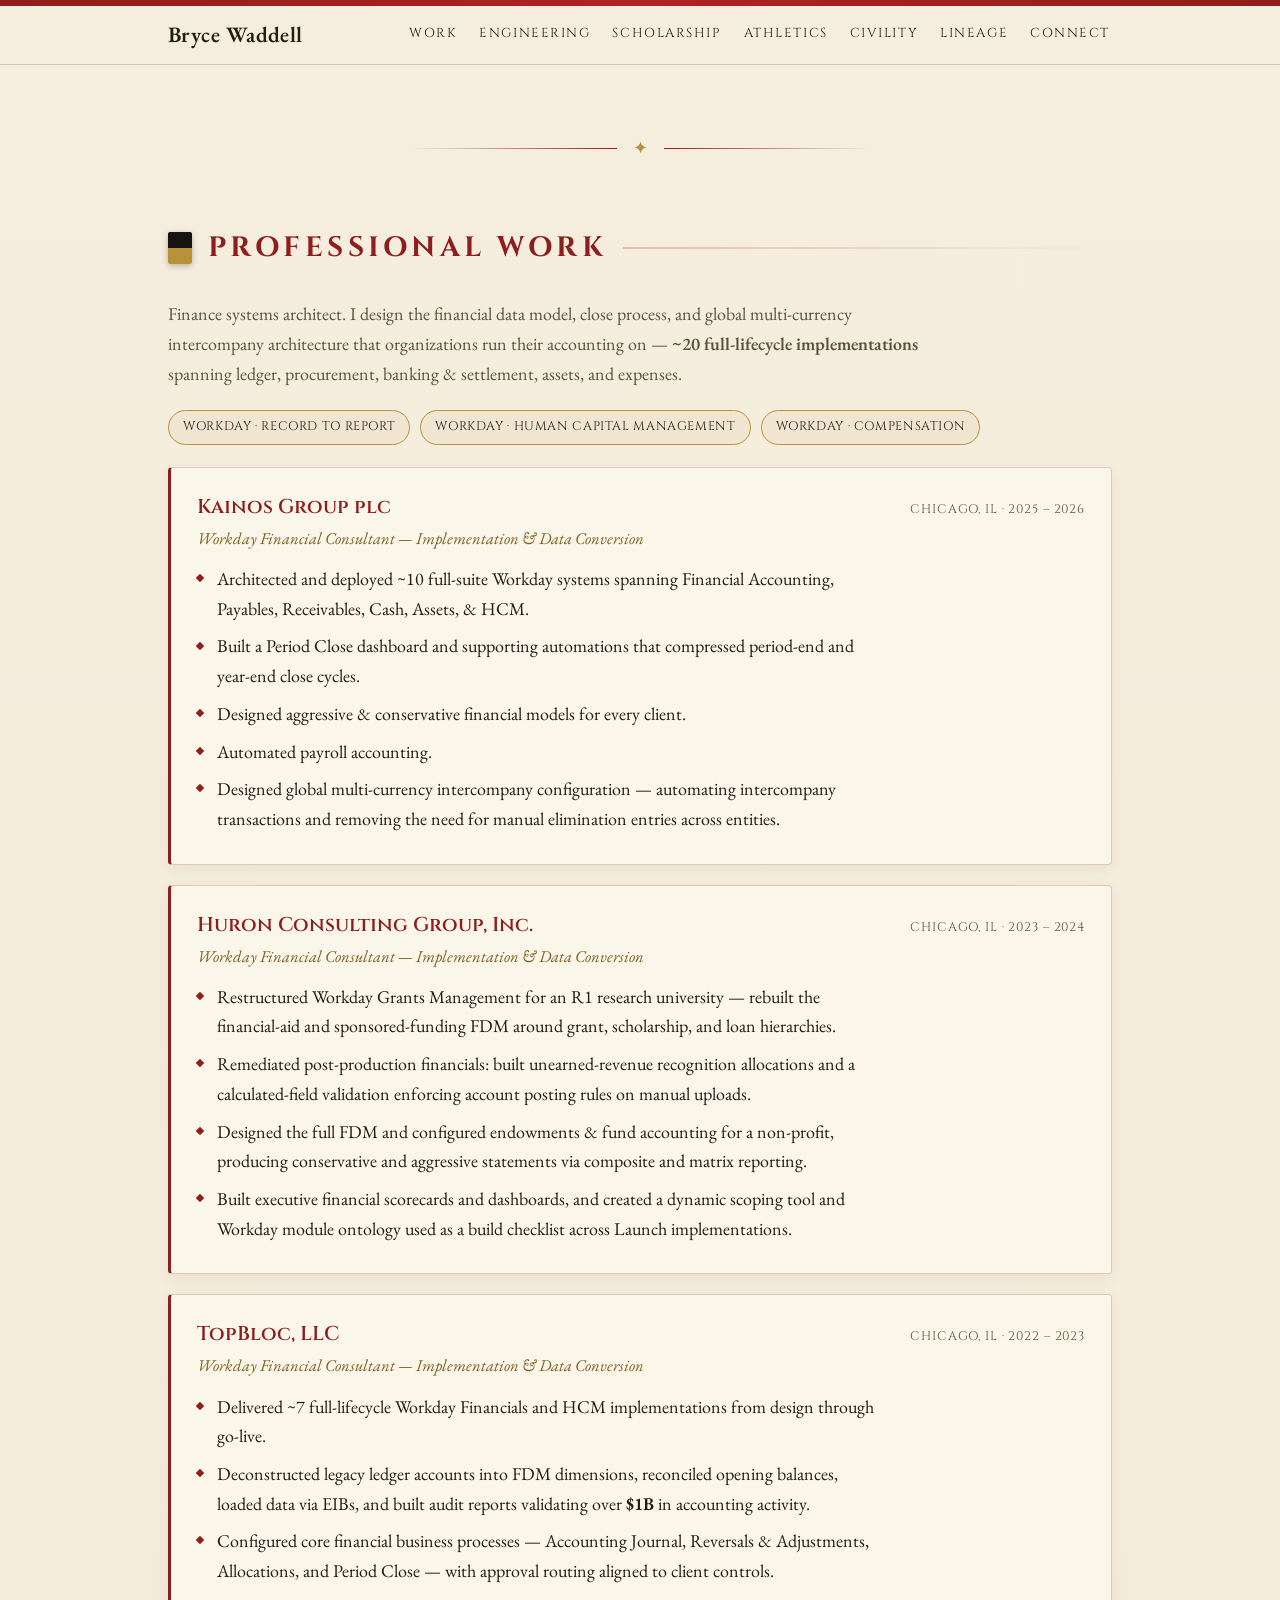
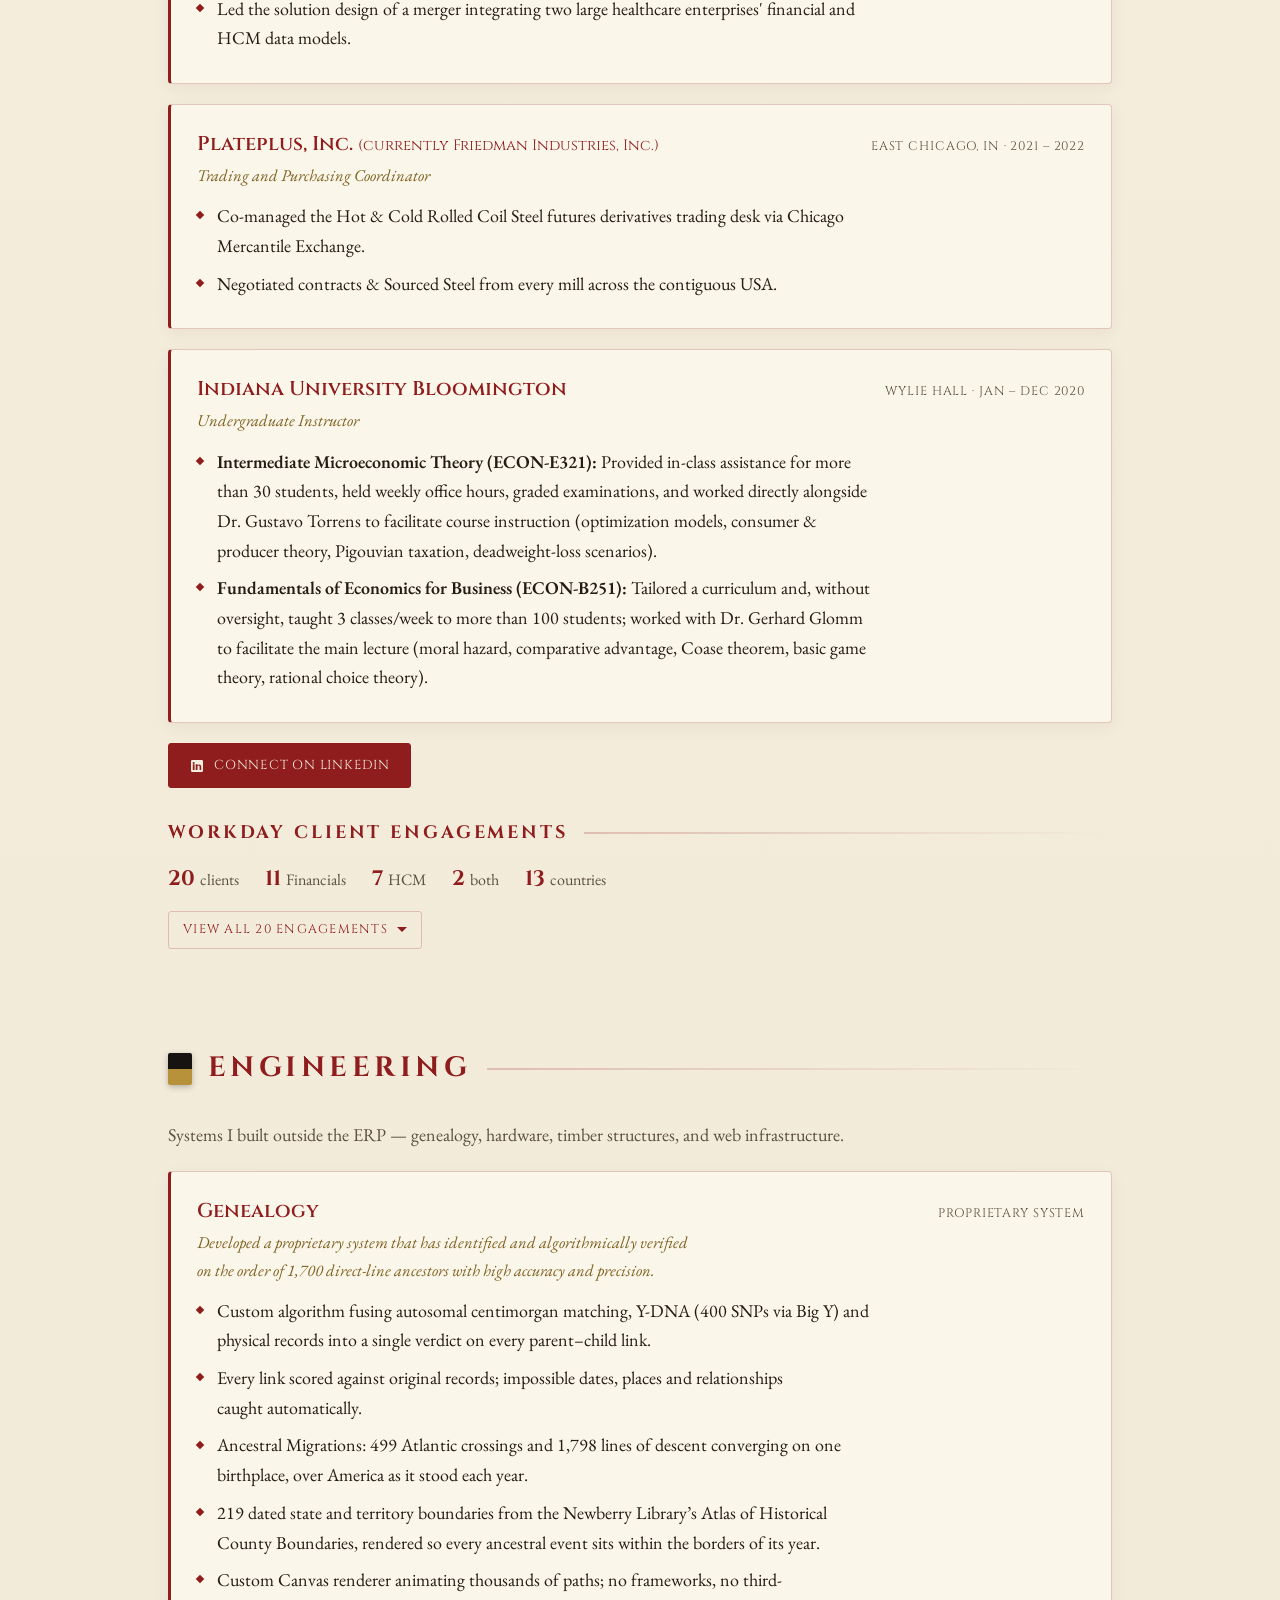
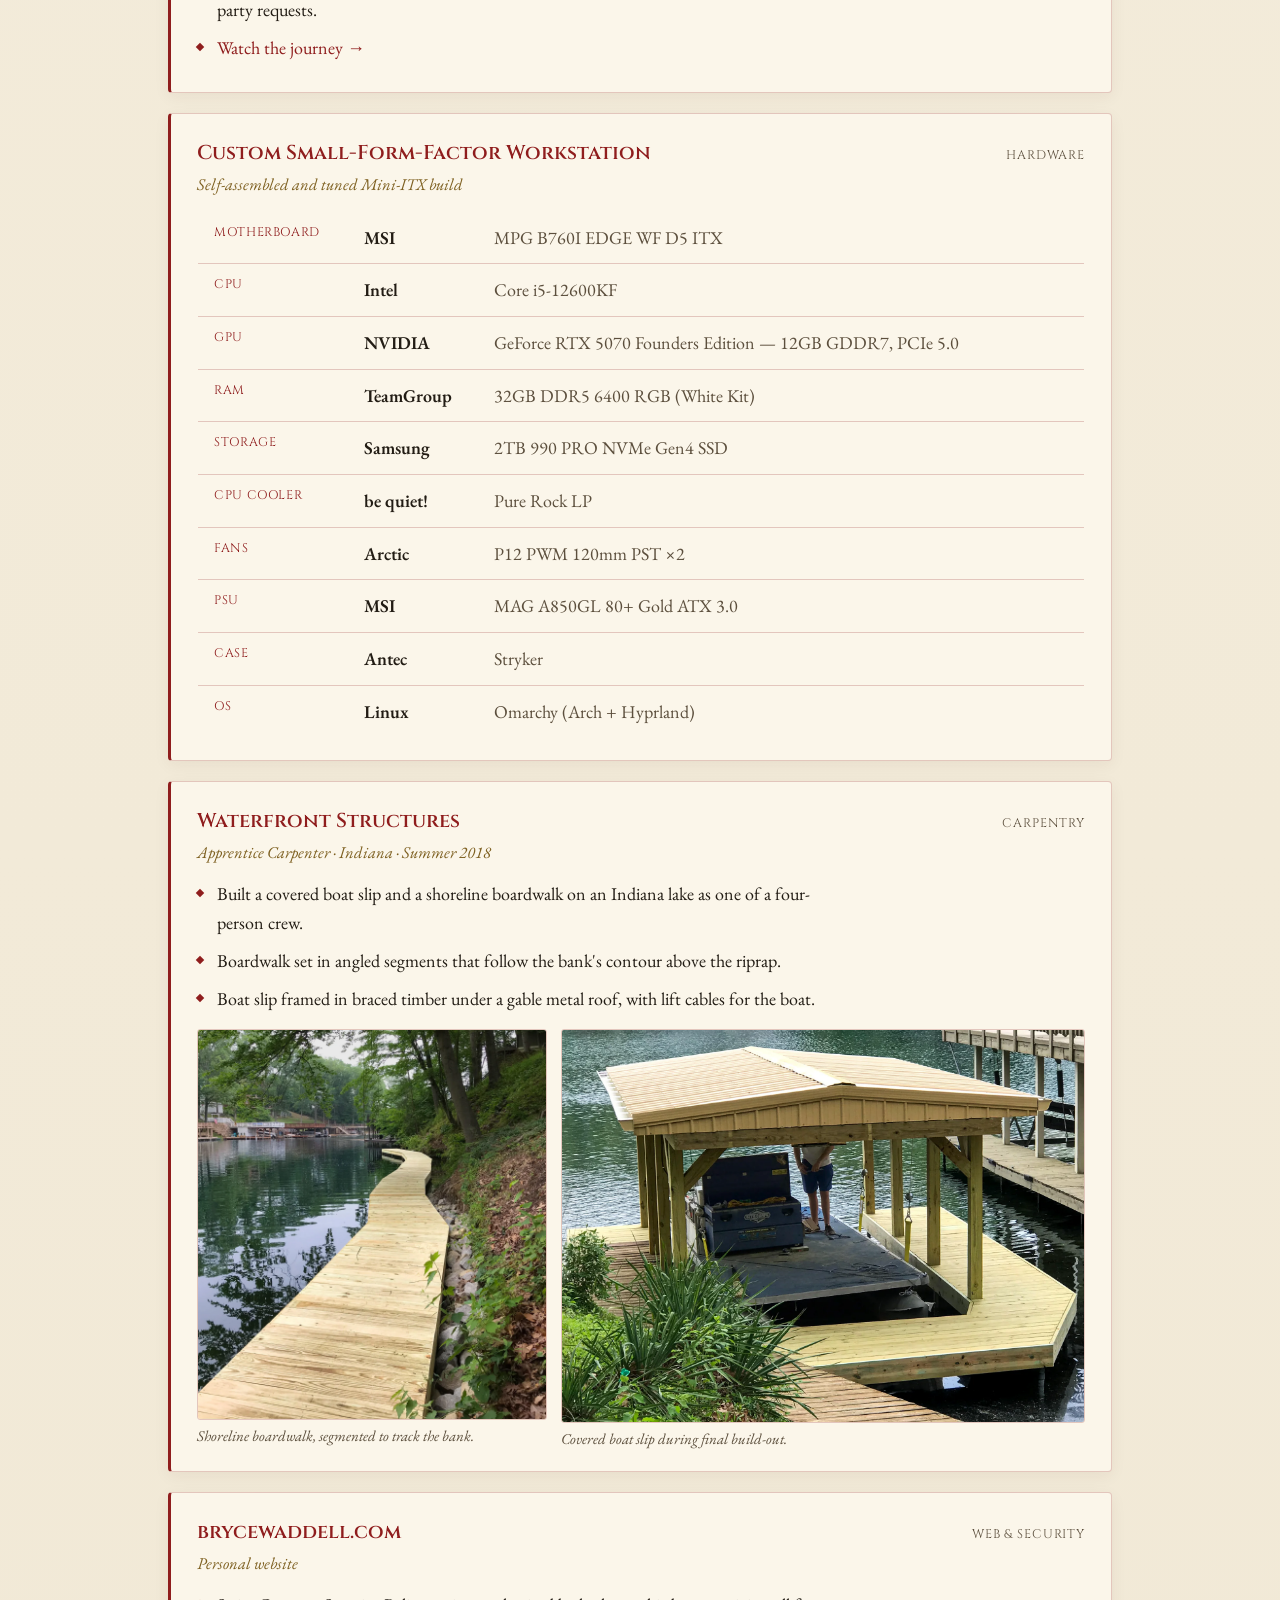
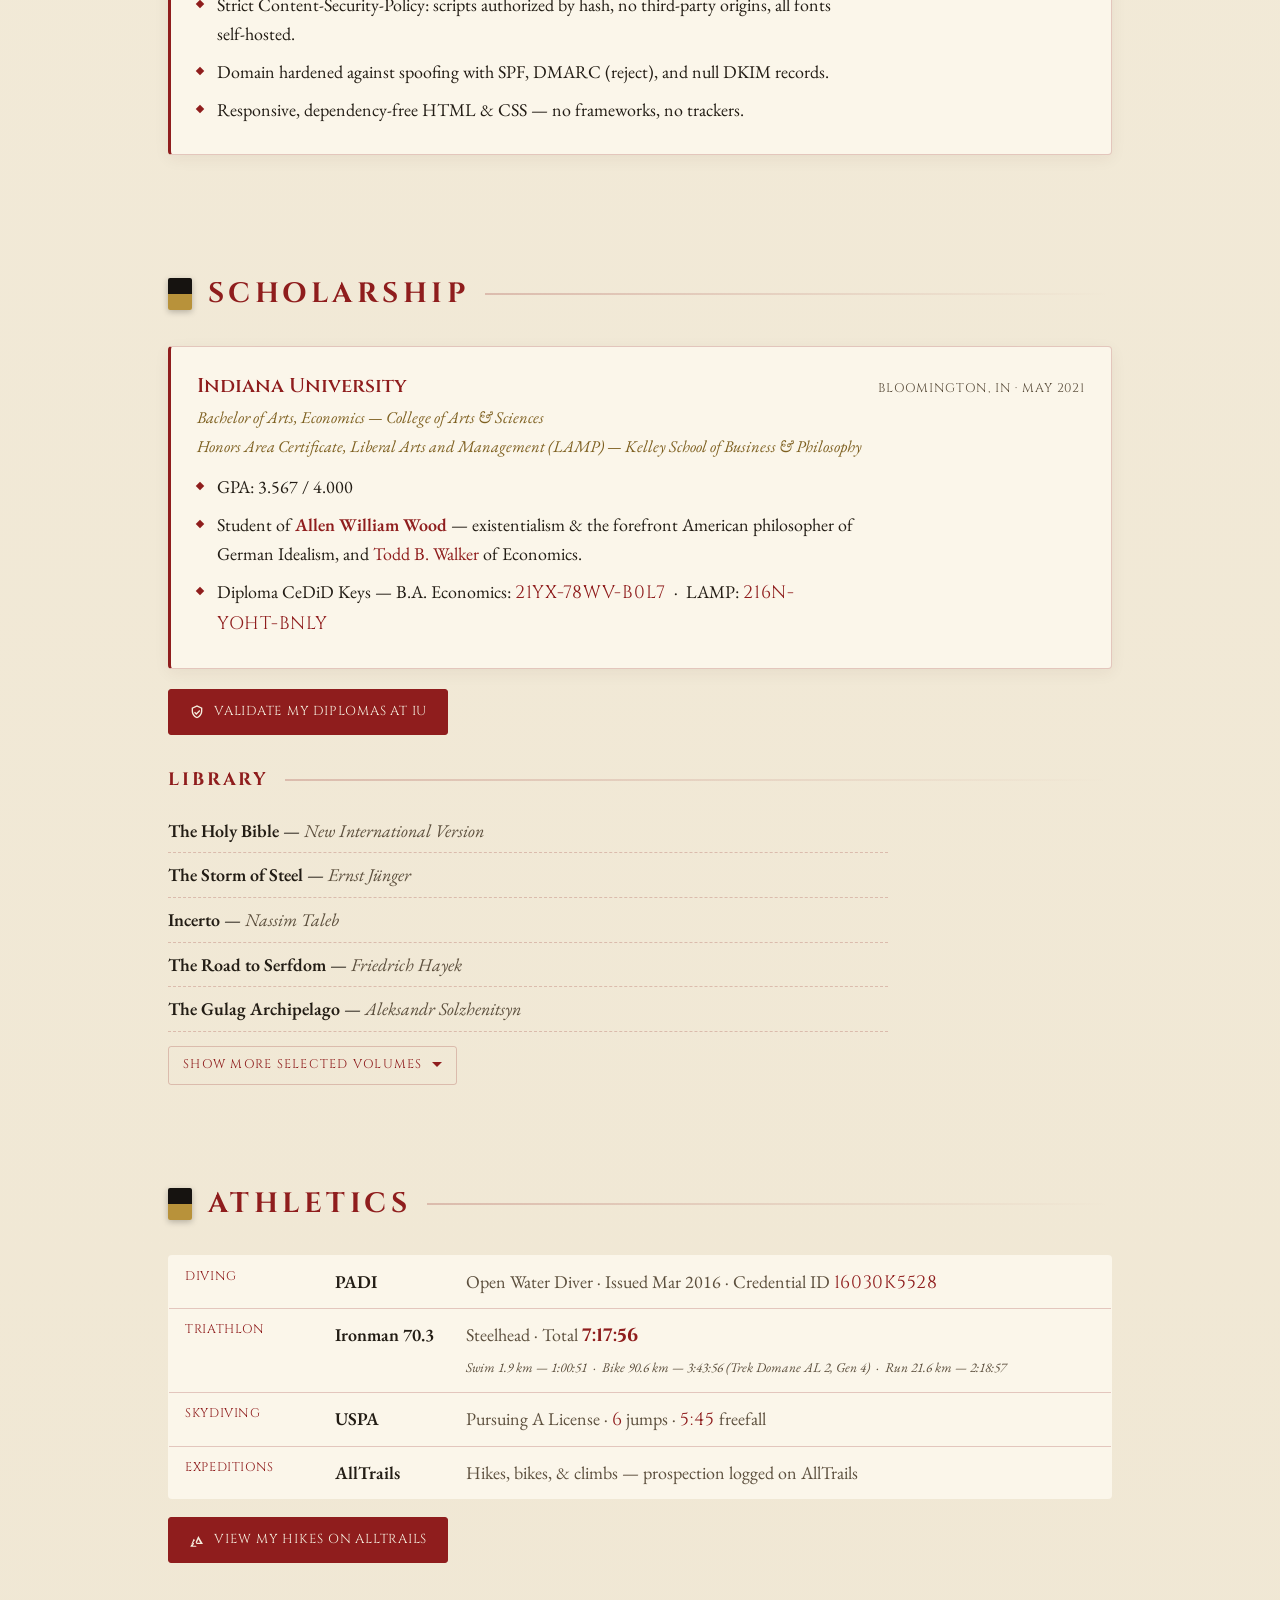
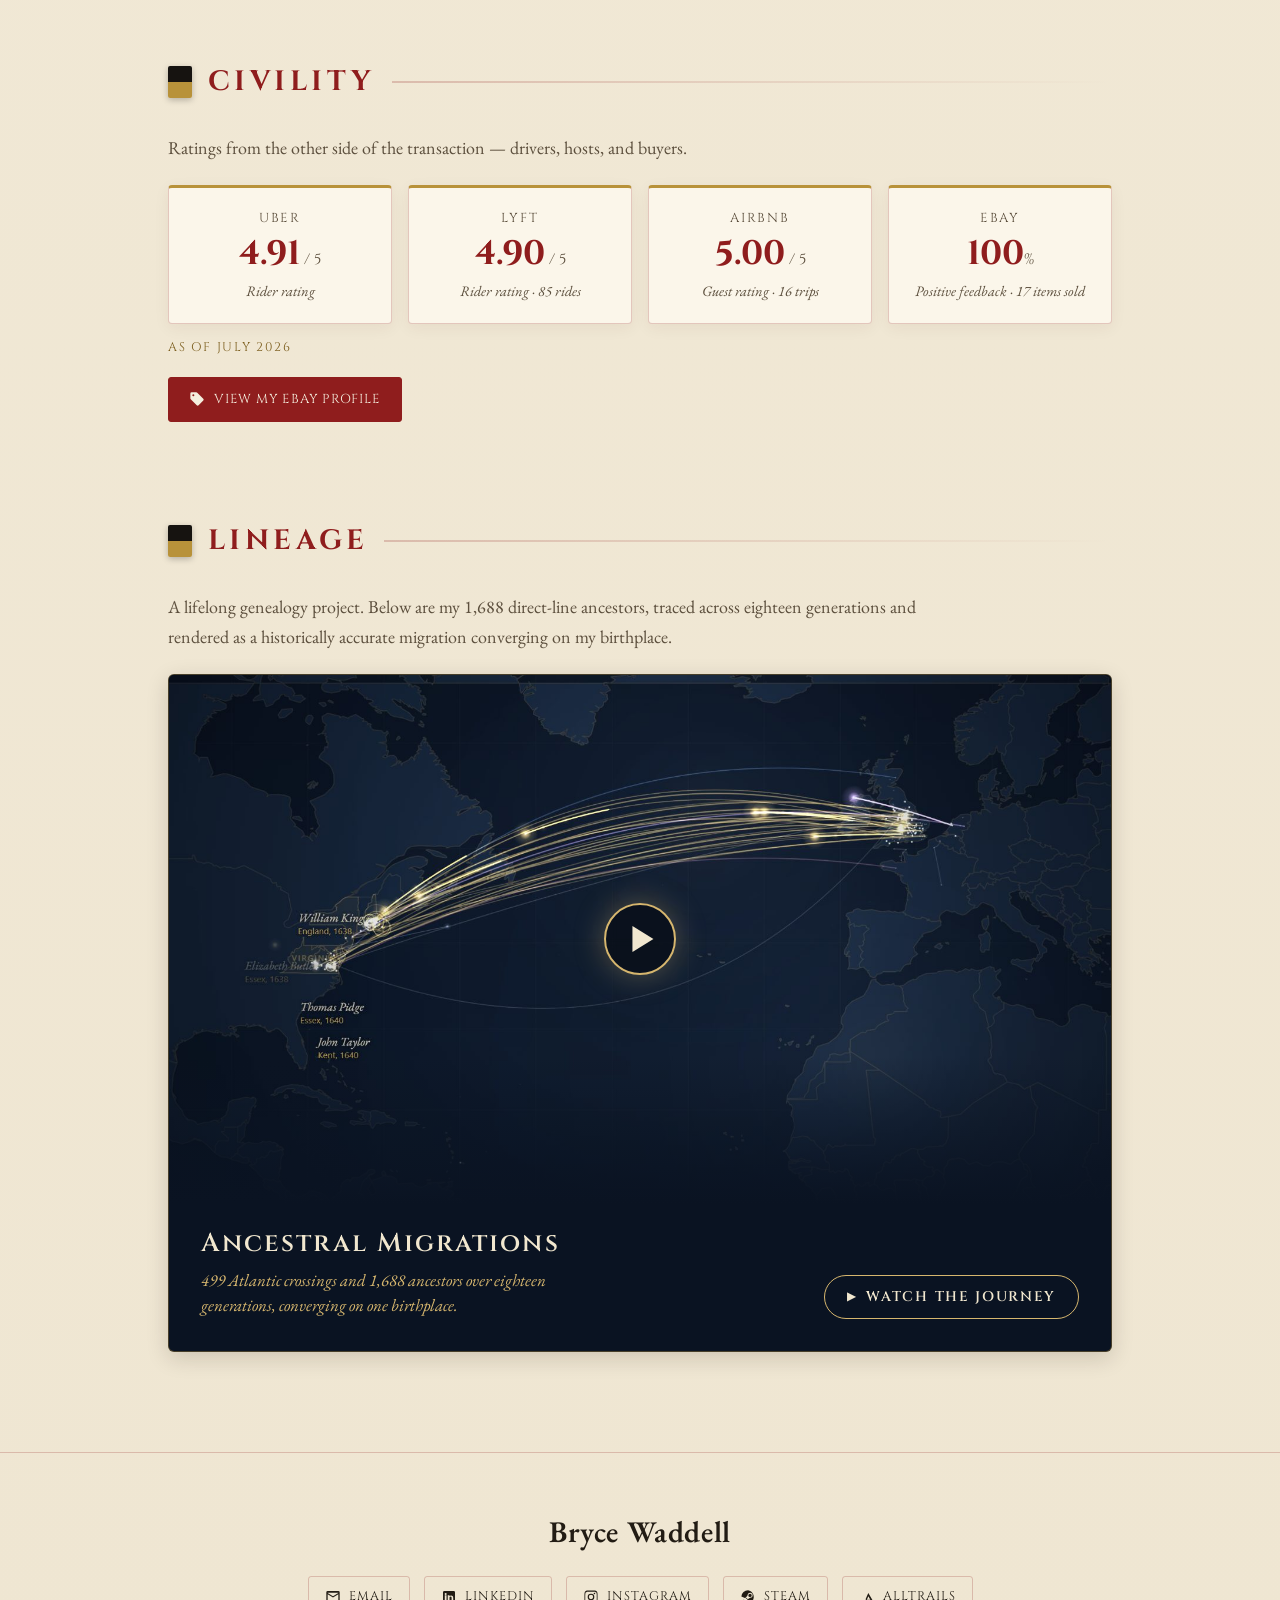
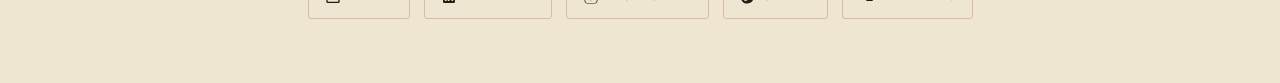
==== commit ac36b6a8: "Gold Standard Web Design Update" ====
--- a/index.html
+++ b/index.html
@@ -81,7 +81,7 @@
     /* SECONDARY schema — Imperial Banner (black & gold) */
     --imperial-black:#161310;
     --gold:#b8923a;
-    --gold-dim:#9c7a2c;
+    --gold-dim:#7d5f1f;
     --rule:rgba(143,29,29,.22);
   }
   *{box-sizing:border-box;margin:0;padding:0}
@@ -104,8 +104,10 @@
   nav{position:sticky;top:0;z-index:20;background:rgba(245,238,222,.92);backdrop-filter:blur(6px);
       border-bottom:1px solid var(--rule)}
   nav .inner{max-width:1000px;margin:0 auto;display:flex;flex-wrap:wrap;align-items:center;gap:4px 18px;padding:11px 28px}
+  nav a.brand{text-transform:none;padding:0;border:0}
+  nav a.brand:hover{color:var(--war-red);border:0}
   nav .brand{font-family:'EB Garamond',Georgia,serif;font-weight:600;font-size:22px;letter-spacing:.02em;color:var(--ink);margin-right:auto}
-  nav a{font-family:'Cinzel',serif;font-size:12px;letter-spacing:.12em;text-transform:uppercase;color:var(--ink);
+  nav a{font-family:'Cinzel',serif;font-size:13px;letter-spacing:.12em;text-transform:uppercase;color:var(--ink);
         padding:4px 2px;border-bottom:2px solid transparent}
   nav a:hover{color:var(--war-red);border-bottom-color:var(--gold)}
   .nav-links{display:flex;flex-wrap:wrap;align-items:center;gap:4px 18px}
@@ -163,7 +165,7 @@
 
   /* pills */
   .pill-row{display:flex;flex-wrap:wrap;gap:10px;margin-top:14px}
-  .pill{font-family:'Cinzel',serif;font-size:12px;letter-spacing:.05em;text-transform:uppercase;color:var(--ink);
+  .pill{font-family:'Cinzel',serif;font-size:12.5px;letter-spacing:.05em;text-transform:uppercase;color:var(--ink);
         border:1px solid var(--gold);border-radius:999px;padding:6px 14px;background:rgba(184,146,58,.08)}
 
   /* clients grid */
@@ -216,16 +218,39 @@
   .fan-legend .lg{display:inline-flex;align-items:center;gap:8px;font-family:'Cinzel',serif;font-size:13px;letter-spacing:.04em;color:var(--ink)}
   .fan-legend .lg i{width:15px;height:15px;border-radius:3px;display:inline-block;border:1px solid rgba(36,31,24,.45)}
   .fan-legend .lg em{font-style:normal;color:var(--ink-soft);font-size:12px}
-  .mig-teaser{display:block;position:relative;margin:0 0 28px;border-radius:6px;overflow:hidden;background:#0A1322;
-    border:1px solid var(--rule);box-shadow:0 4px 16px rgba(60,30,20,.12)}
-  .mig-teaser img{display:block;width:100%;height:auto;transition:transform .6s ease}
-  .mig-teaser:hover img{transform:scale(1.015)}
-  .mig-teaser-cap{position:absolute;left:0;right:0;bottom:0;padding:48px 24px 18px;color:#f1e7cf;
-    background:linear-gradient(transparent,rgba(5,9,16,.88) 55%)}
-  .mig-teaser-cap b{display:block;font-family:'Cinzel',serif;font-weight:600;font-size:clamp(18px,2.6vw,26px);letter-spacing:.08em}
-  .mig-teaser-cap span{display:block;font-style:italic;font-size:16.5px;color:#d6b66e;max-width:60ch}
-  .mig-teaser:hover{color:inherit}
-  @media(max-width:760px){.mig-teaser-cap{position:static;background:#0A1322;padding:12px 16px 14px}}
+  /* ---- Ancestral Migrations poster card: the image above, a caption panel below it.
+     Text never sits on the image, so nothing crowds the poster's own labels or the card's edge. */
+  .mig-teaser{display:block;margin:0 0 28px;border-radius:6px;overflow:hidden;background:#0A1322;color:#f1e7cf;
+    border:1px solid rgba(184,146,58,.35);box-shadow:0 6px 22px rgba(30,18,10,.16);transition:box-shadow .3s ease,transform .3s ease}
+  .mig-teaser:hover{color:#f1e7cf;box-shadow:0 10px 30px rgba(30,18,10,.24);transform:translateY(-2px)}
+  .mig-teaser:focus-visible{outline:2px solid var(--war-red);outline-offset:4px}
+  .mig-teaser-media{position:relative;display:block;overflow:hidden}
+  .mig-teaser-media img{display:block;width:100%;height:auto;transition:transform .8s ease}
+  .mig-teaser:hover .mig-teaser-media img{transform:scale(1.02)}
+  /* a soft fade where the image meets the caption panel */
+  .mig-teaser-media::after{content:"";position:absolute;left:0;right:0;bottom:0;height:28%;background:linear-gradient(transparent,#0A1322);pointer-events:none}
+  .mig-teaser-play{position:absolute;left:50%;top:50%;z-index:1;width:72px;height:72px;transform:translate(-50%,-50%);border-radius:50%;
+    border:2px solid #d6b66e;background:rgba(5,9,16,.6);box-shadow:0 0 30px rgba(214,182,110,.35);transition:transform .3s ease,background .3s ease}
+  .mig-teaser-play::after{content:"";position:absolute;left:50%;top:50%;transform:translate(-36%,-50%);
+    border-style:solid;border-width:13px 0 13px 21px;border-color:transparent transparent transparent #f1e7cf}
+  .mig-teaser:hover .mig-teaser-play,.mig-teaser:focus-visible .mig-teaser-play{transform:translate(-50%,-50%) scale(1.08);background:rgba(143,29,29,.85)}
+  .mig-teaser-cap{display:flex;align-items:flex-end;justify-content:space-between;gap:24px 40px;padding:24px 32px 32px}
+  .mig-teaser-text{display:block;min-width:0}
+  .mig-teaser-cap b{display:block;font-family:'Cinzel',serif;font-weight:600;font-size:clamp(20px,2.4vw,26px);line-height:1.2;letter-spacing:.08em;color:#f1e7cf}
+  .mig-teaser-sub{display:block;margin-top:8px;max-width:46ch;font-style:italic;font-size:17px;line-height:1.5;color:#d6b66e}
+  .mig-teaser-cta{flex:none;display:inline-flex;align-items:center;justify-content:center;gap:10px;min-height:44px;padding:0 22px;
+    border:1px solid #d6b66e;border-radius:999px;font-family:'Cinzel',serif;font-size:14px;font-weight:600;letter-spacing:.12em;
+    text-transform:uppercase;white-space:nowrap;color:#f1e7cf;transition:background .3s ease,color .3s ease}
+  .mig-teaser-cta i{font-style:normal;font-size:11px}
+  .mig-teaser:hover .mig-teaser-cta,.mig-teaser:focus-visible .mig-teaser-cta{background:#d6b66e;color:#0A1322}
+  @media(max-width:760px){
+    .mig-teaser-cap{flex-direction:column;align-items:stretch;gap:20px;padding:20px 20px 24px}
+    .mig-teaser-sub{font-size:16px}
+    .mig-teaser-cta{width:100%}
+    .mig-teaser-play{width:60px;height:60px}
+    .mig-teaser-play::after{border-width:11px 0 11px 18px}
+  }
+  @media(hover:none){.mig-teaser:hover{transform:none}}
   .fan-cap{text-align:center;color:var(--ink-soft);font-style:italic;font-size:15px;margin-top:10px}
 
   /* rig table */
@@ -246,7 +271,7 @@
   .rep .score{font-family:'Cinzel',serif;font-size:34px;font-weight:700;color:var(--war-red);margin-top:8px;line-height:1}
   .rep .score span{font-size:15px;font-weight:400;color:var(--ink-soft)}
   .rep .what{font-style:italic;color:var(--ink-soft);font-size:14.5px;margin-top:8px}
-  .rep-asof{font-family:'Cinzel',serif;font-size:11.5px;letter-spacing:.14em;text-transform:uppercase;color:var(--gold-dim);margin-top:14px}
+  .rep-asof{font-family:'Cinzel',serif;font-size:12.5px;letter-spacing:.14em;text-transform:uppercase;color:var(--gold-dim);margin-top:14px}
 
 
   /* footer / connect */
@@ -323,13 +348,33 @@
     .social{gap:10px}
     .social a{flex:1 1 calc(50% - 10px);justify-content:center;min-height:46px}
   }
+  /* ---- Craft: keyboard focus, reading measure, balanced headings, reduced motion, tap targets ---- */
+  .skip{position:absolute;left:16px;top:-56px;z-index:100;background:var(--imperial-black);color:var(--parchment);
+        padding:12px 18px;border-radius:3px;font-family:'Cinzel',serif;font-size:13px;letter-spacing:.08em;text-transform:uppercase;transition:top .2s}
+  .skip:focus{top:12px;color:var(--gold)}
+  .sr-only{position:absolute;width:1px;height:1px;padding:0;margin:-1px;overflow:hidden;clip:rect(0,0,0,0);white-space:nowrap;border:0}
+  :focus-visible{outline:2px solid var(--war-red);outline-offset:3px;border-radius:2px}
+  main:focus{outline:none}
+  ::selection{background:rgba(184,146,58,.32);color:var(--ink)}
+  h1,h2,h3,h4,.card .subrole{text-wrap:balance}
+  p,li,.section-intro{text-wrap:pretty}
+  .card ul,.card p{max-width:76ch}
+  .rig .mk{white-space:nowrap}
+  @media(prefers-reduced-motion:reduce){
+    html{scroll-behavior:auto}
+    *,*::before,*::after{transition-duration:.01ms !important;animation-duration:.01ms !important}
+  }
+  @media(max-width:760px){
+    .card li>a.scholar-link:only-child{display:inline-flex;align-items:center;min-height:44px;padding:0}
+  }
 </style>
 </head>
 <body>
-<div class="top-band"></div>
+<a class="skip" href="#main">Skip to content</a>
+<div class="top-band" id="top"></div>
 
 <nav><div class="inner">
-  <span class="brand">Bryce Waddell</span>
+  <a class="brand" href="#top">Bryce Waddell</a>
   <button class="nav-toggle" aria-label="Open menu" aria-expanded="false">
     <span></span><span></span><span></span>
   </button>
@@ -345,10 +390,11 @@
 </div></nav>
 
 <header class="hero">
+  <h1 class="sr-only">Bryce Waddell &mdash; Finance Systems Architect</h1>
   <div class="crest-divider"><span class="line"></span><span class="pip">&#10022;</span><span class="line r"></span></div>
 </header>
 
-<main class="wrap">
+<main class="wrap" id="main" tabindex="-1">
 
   <!-- PROFESSIONAL WORK -->
   <section id="work">
@@ -671,10 +717,13 @@
   <section id="lineage">
     <div class="section-head"><span class="banner"></span><h2>Lineage</h2><span class="rule"></span></div>
     <p class="section-intro">A lifelong genealogy project. Below are my 1,688 direct-line ancestors, traced across eighteen generations and rendered as a historically accurate migration converging on my birthplace.</p>
-    <a class="mig-teaser" href="migrations/">
-      <img src="images/migrations-poster.jpg" width="1600" height="900" loading="lazy" decoding="async"
-           alt="Night map of the Atlantic, 1640: glowing arcs from England to New England and Virginia, with the names of ancestors arriving">
-      <span class="mig-teaser-cap"><b>Ancestral Migrations</b><span>499 Atlantic crossings and 1,688 ancestors over eighteen generations, converging on one birthplace. Watch the journey&nbsp;&rarr;</span></span>
+    <a class="mig-teaser" href="migrations/" aria-label="Watch Ancestral Migrations, an animated map of 1,688 ancestors">
+      <span class="mig-teaser-media"><span class="mig-teaser-play" aria-hidden="true"></span><img src="images/migrations-poster.jpg" width="1600" height="900" loading="lazy" decoding="async"
+           alt="Night map of the Atlantic, 1640: glowing arcs from England to New England and Virginia, with the names of ancestors arriving"></span>
+      <span class="mig-teaser-cap">
+        <span class="mig-teaser-text"><b>Ancestral Migrations</b><span class="mig-teaser-sub">499 Atlantic crossings and 1,688 ancestors over eighteen generations, converging on one birthplace.</span></span>
+        <span class="mig-teaser-cta"><i aria-hidden="true">&#9654;&#xFE0E;</i>Watch the journey</span>
+      </span>
     </a>
   </section>
 
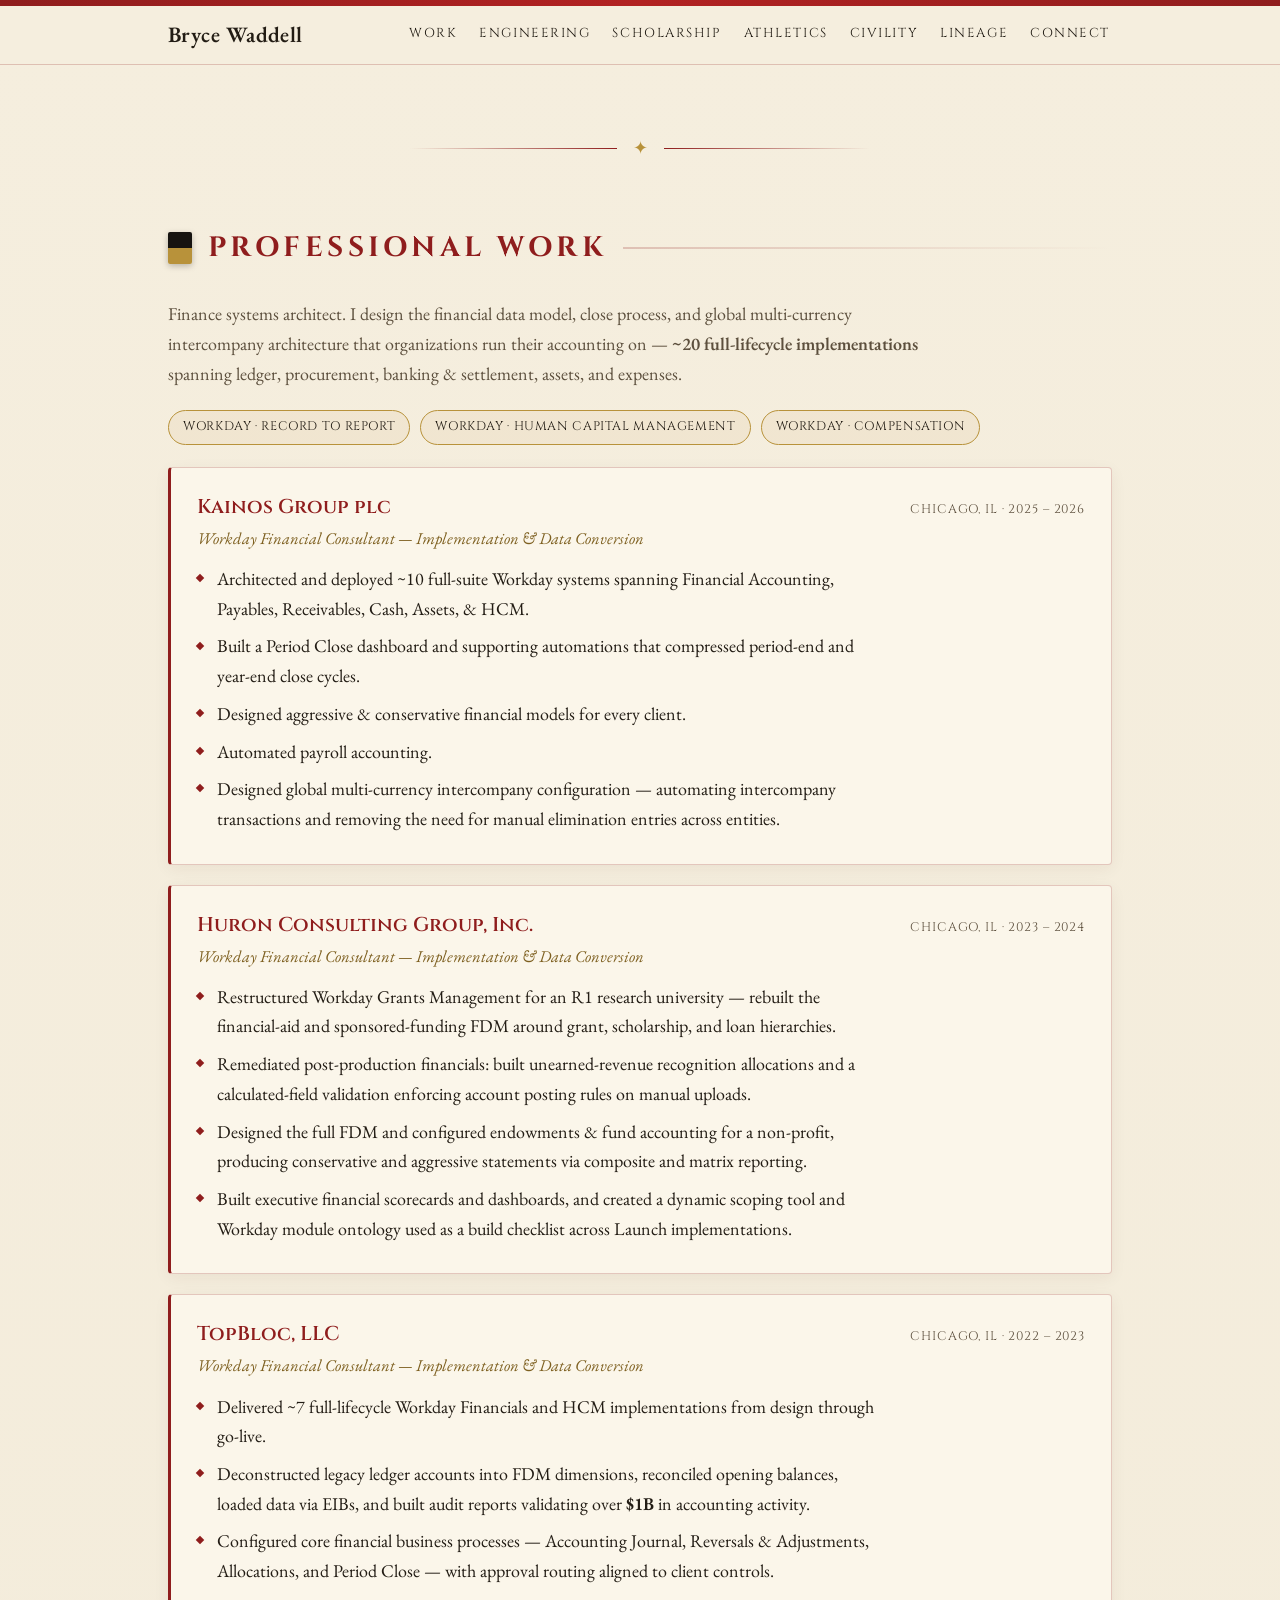
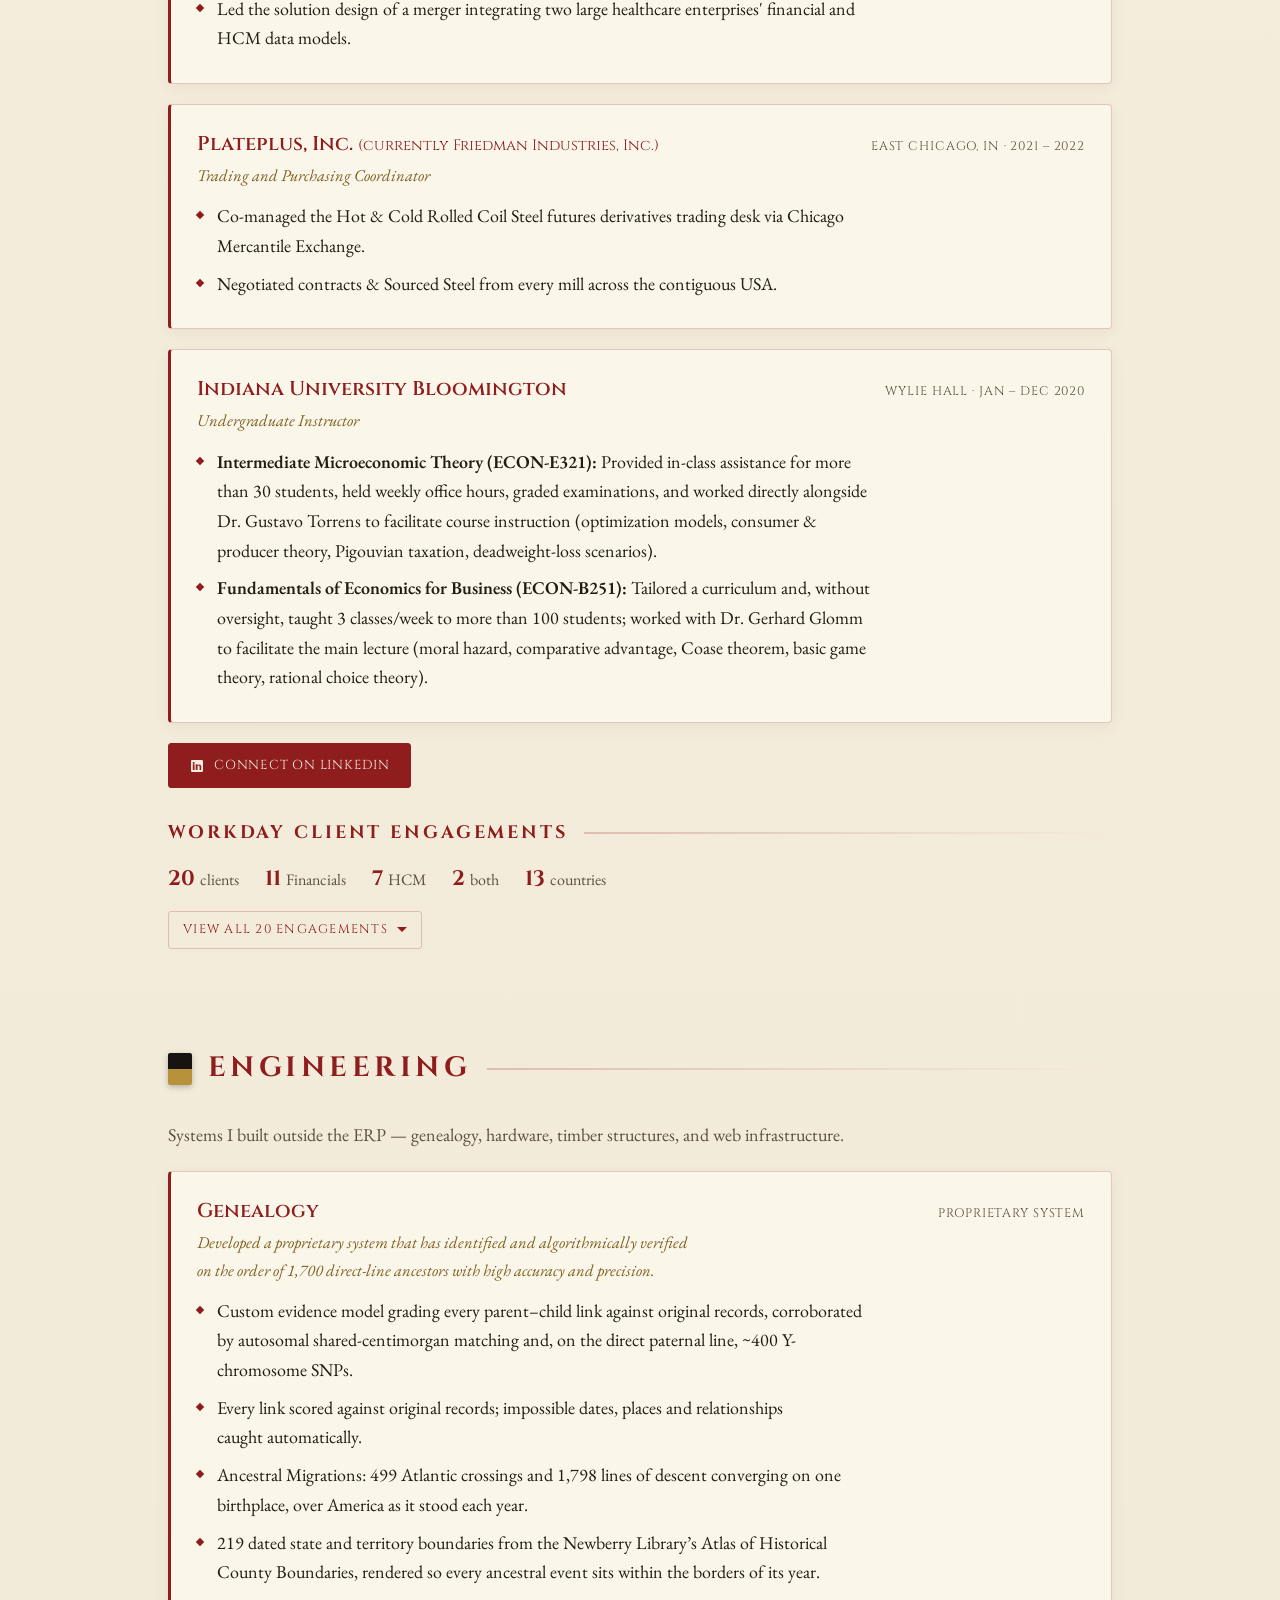
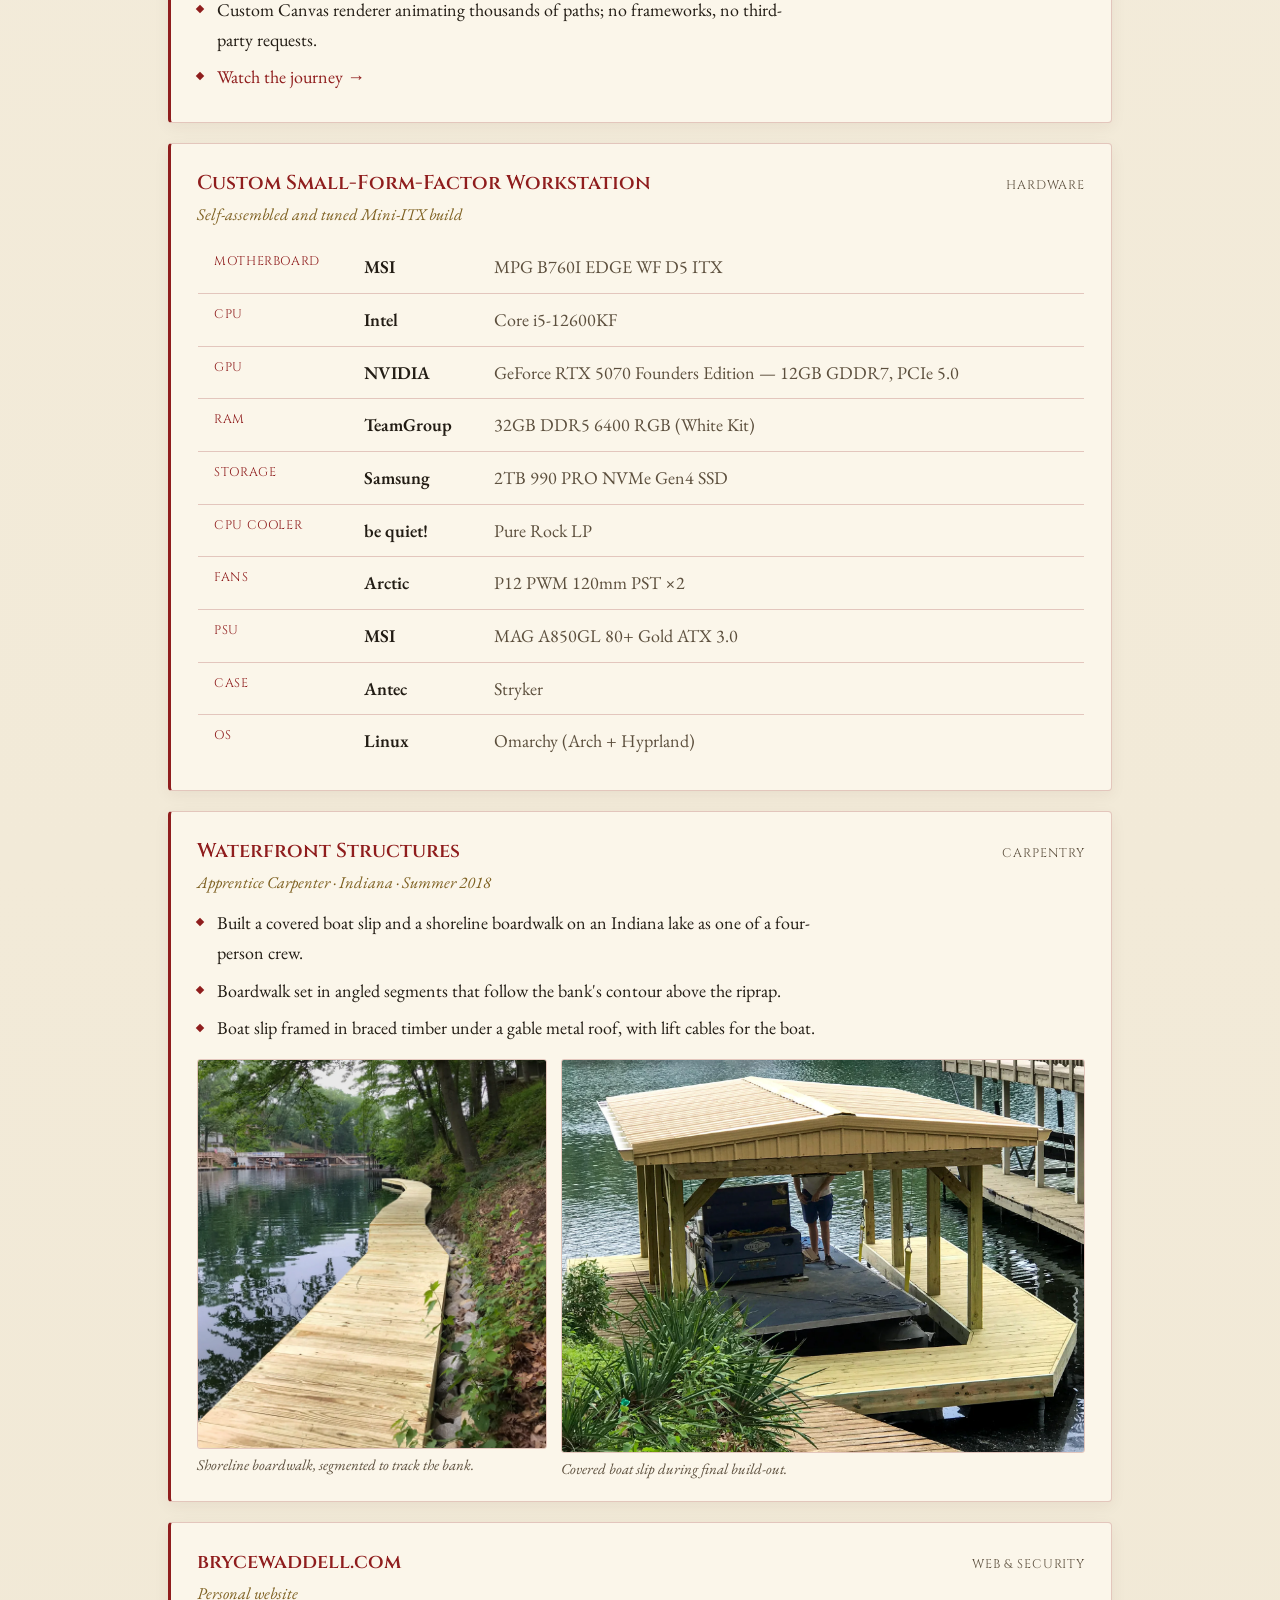
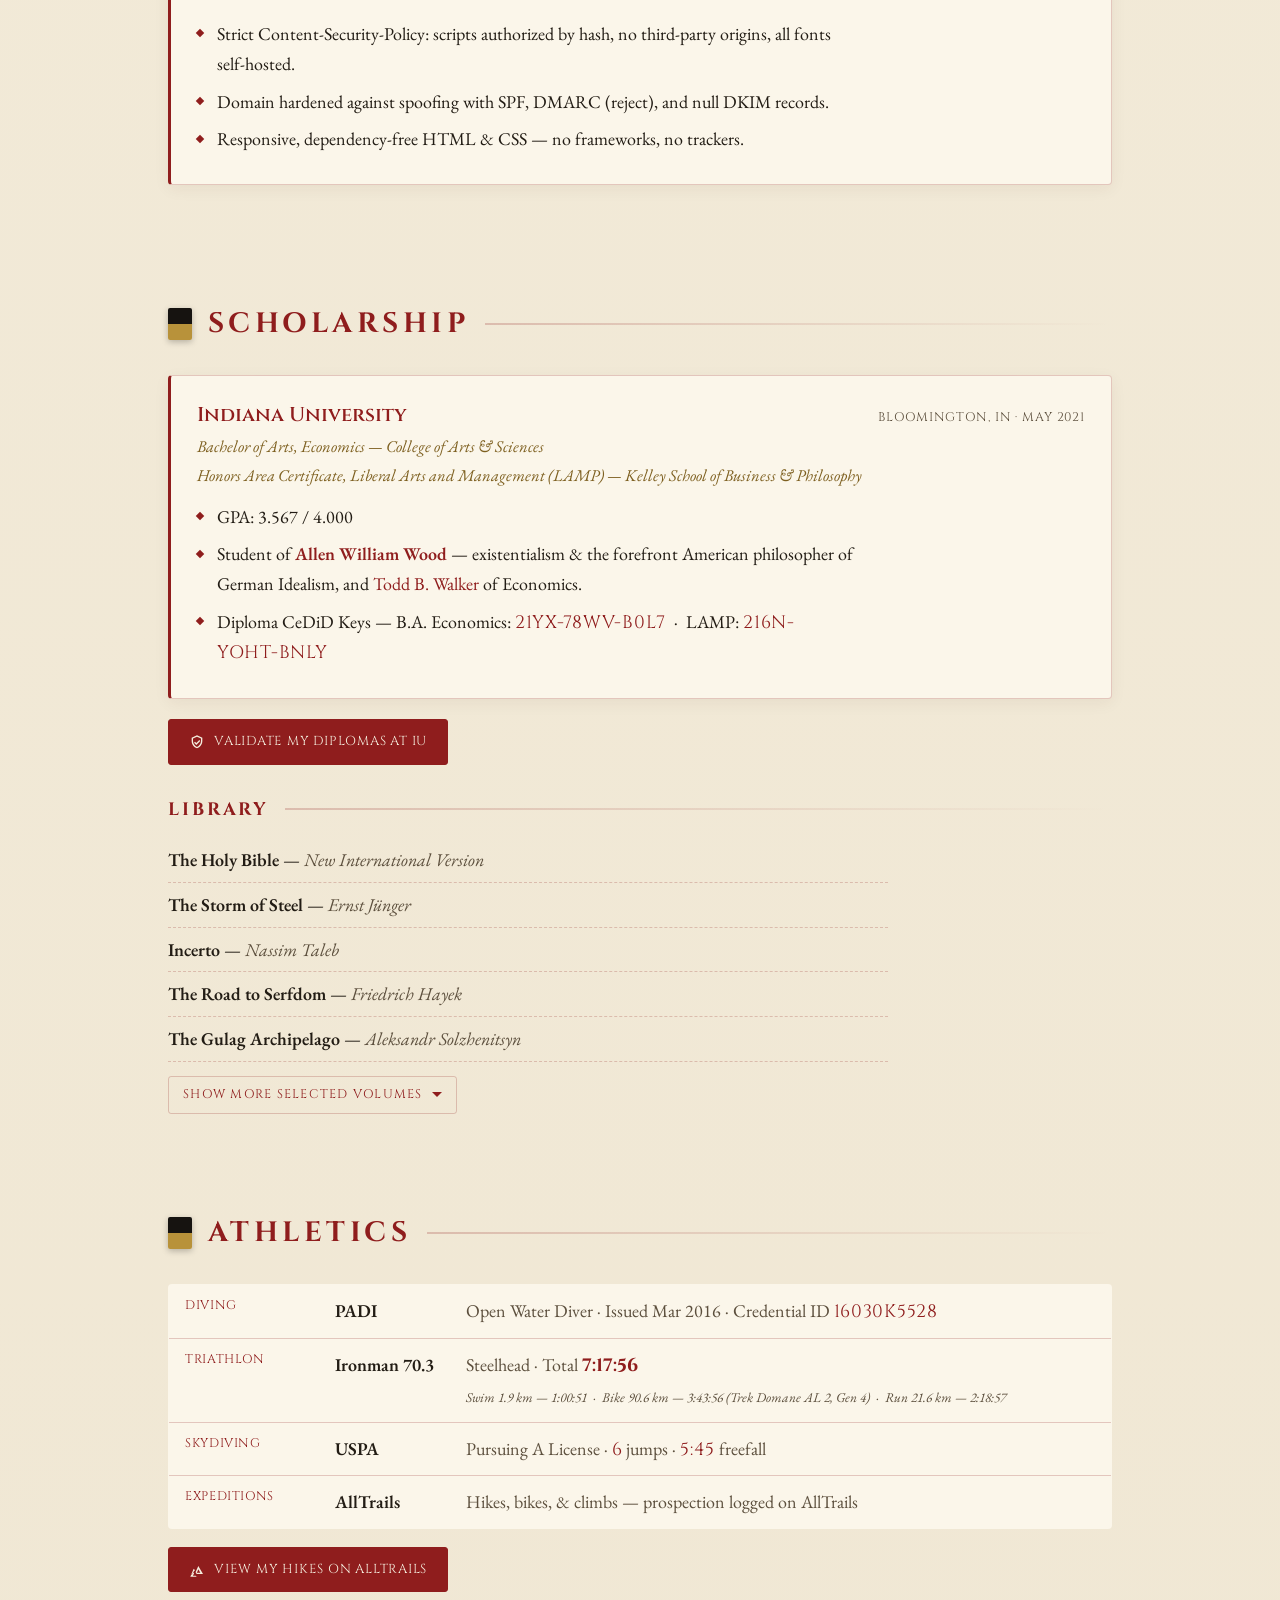
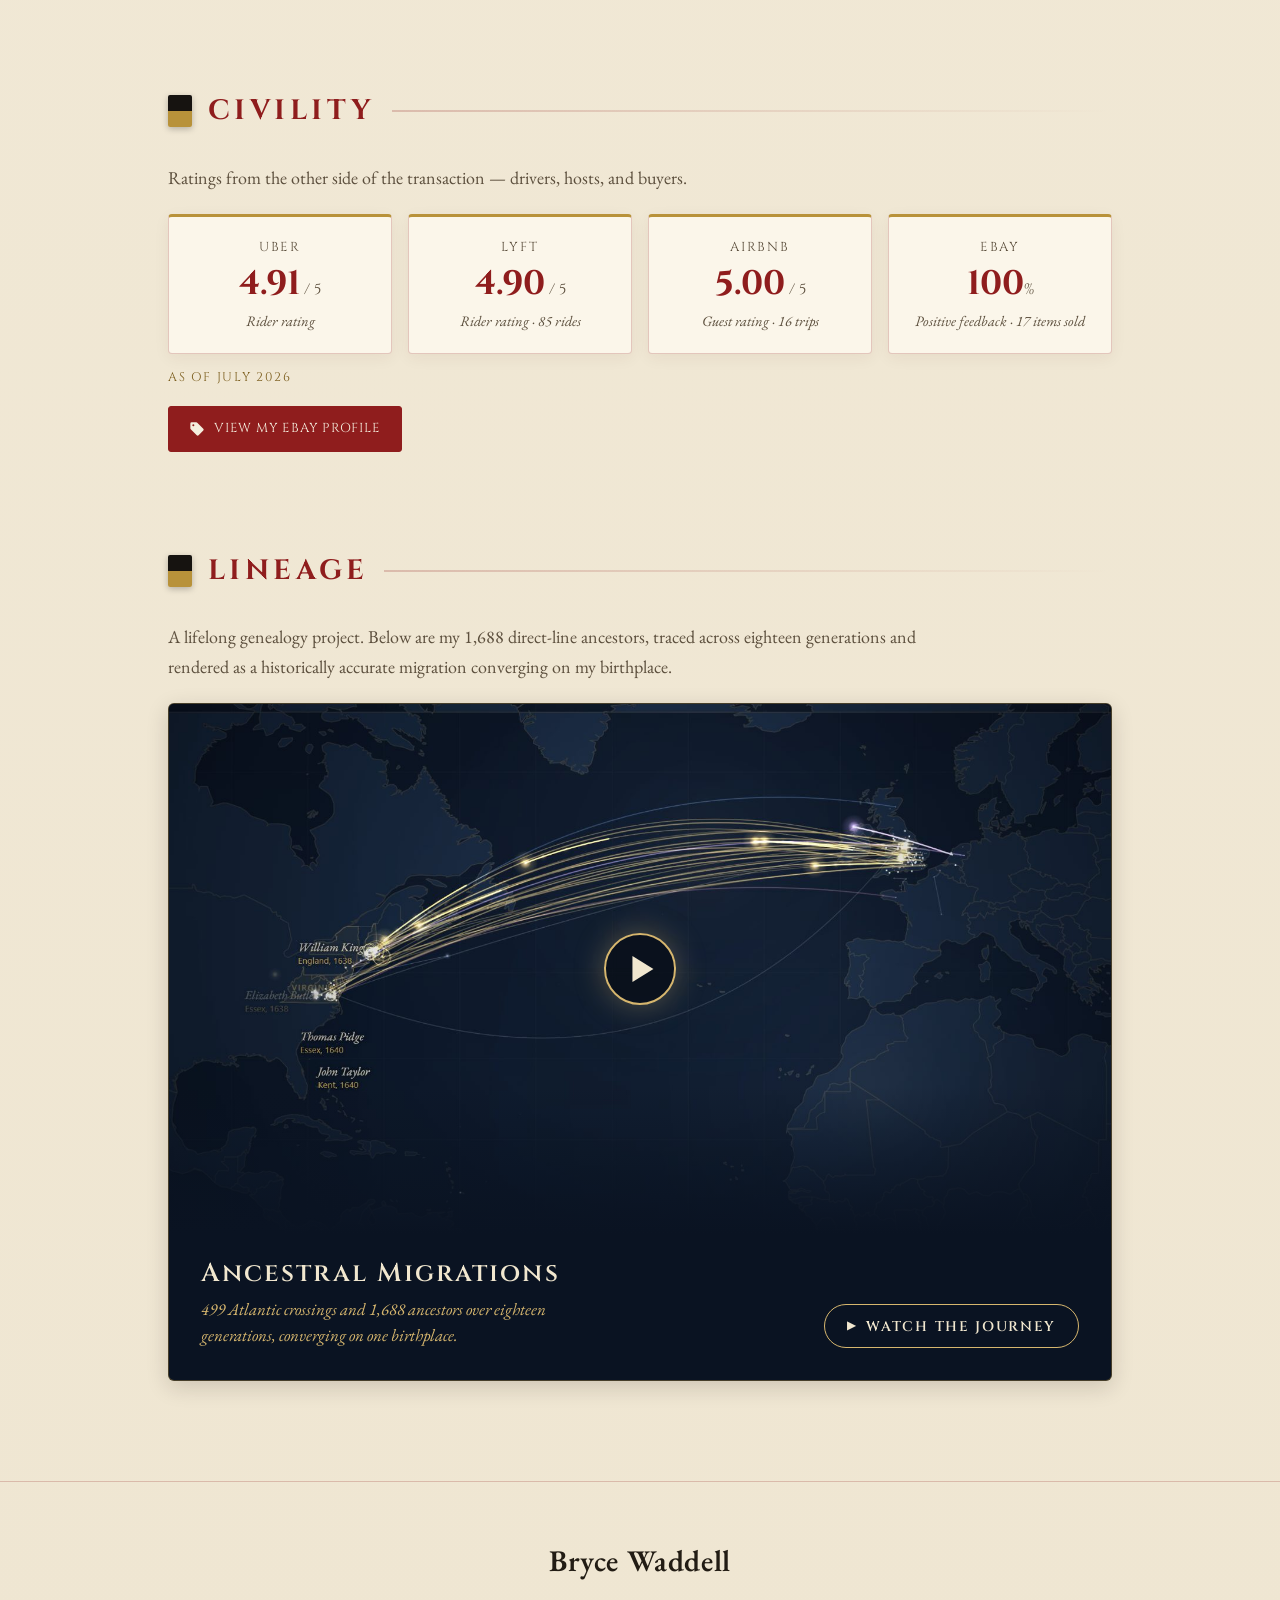
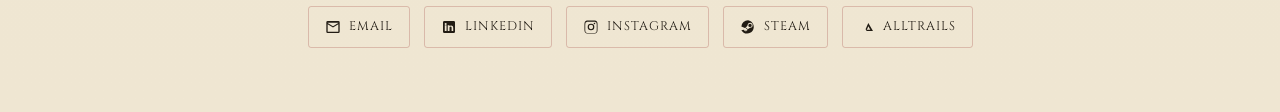
==== commit dd88d646: "Genealogy accuracy update cM & Y-DNA precision" ====
--- a/index.html
+++ b/index.html
@@ -508,7 +508,7 @@
       <div class="role-row"><h3>Genealogy</h3><span class="org-when">Proprietary System</span></div>
       <div class="subrole">Developed a proprietary system that has identified and algorithmically verified on the order of 1,700 direct-line ancestors with high accuracy and precision.</div>
       <ul>
-        <li>Custom algorithm fusing autosomal centimorgan matching, Y-DNA (400 SNPs via Big&nbsp;Y) and physical records into a single verdict on every parent&ndash;child link.</li>
+        <li>Custom evidence model grading every parent&ndash;child link against original records, corroborated by autosomal shared-centimorgan matching and, on the direct paternal line, ~400 Y-chromosome SNPs.</li>
         <li>Every link scored against original records; impossible dates, places and relationships caught automatically.</li>
         <li>Ancestral Migrations: 499 Atlantic crossings and 1,798 lines of descent converging on one birthplace, over America as it stood each year.</li>
         <li>219 dated state and territory boundaries from the Newberry Library&rsquo;s Atlas of Historical County Boundaries, rendered so every ancestral event sits within the borders of its year.</li>
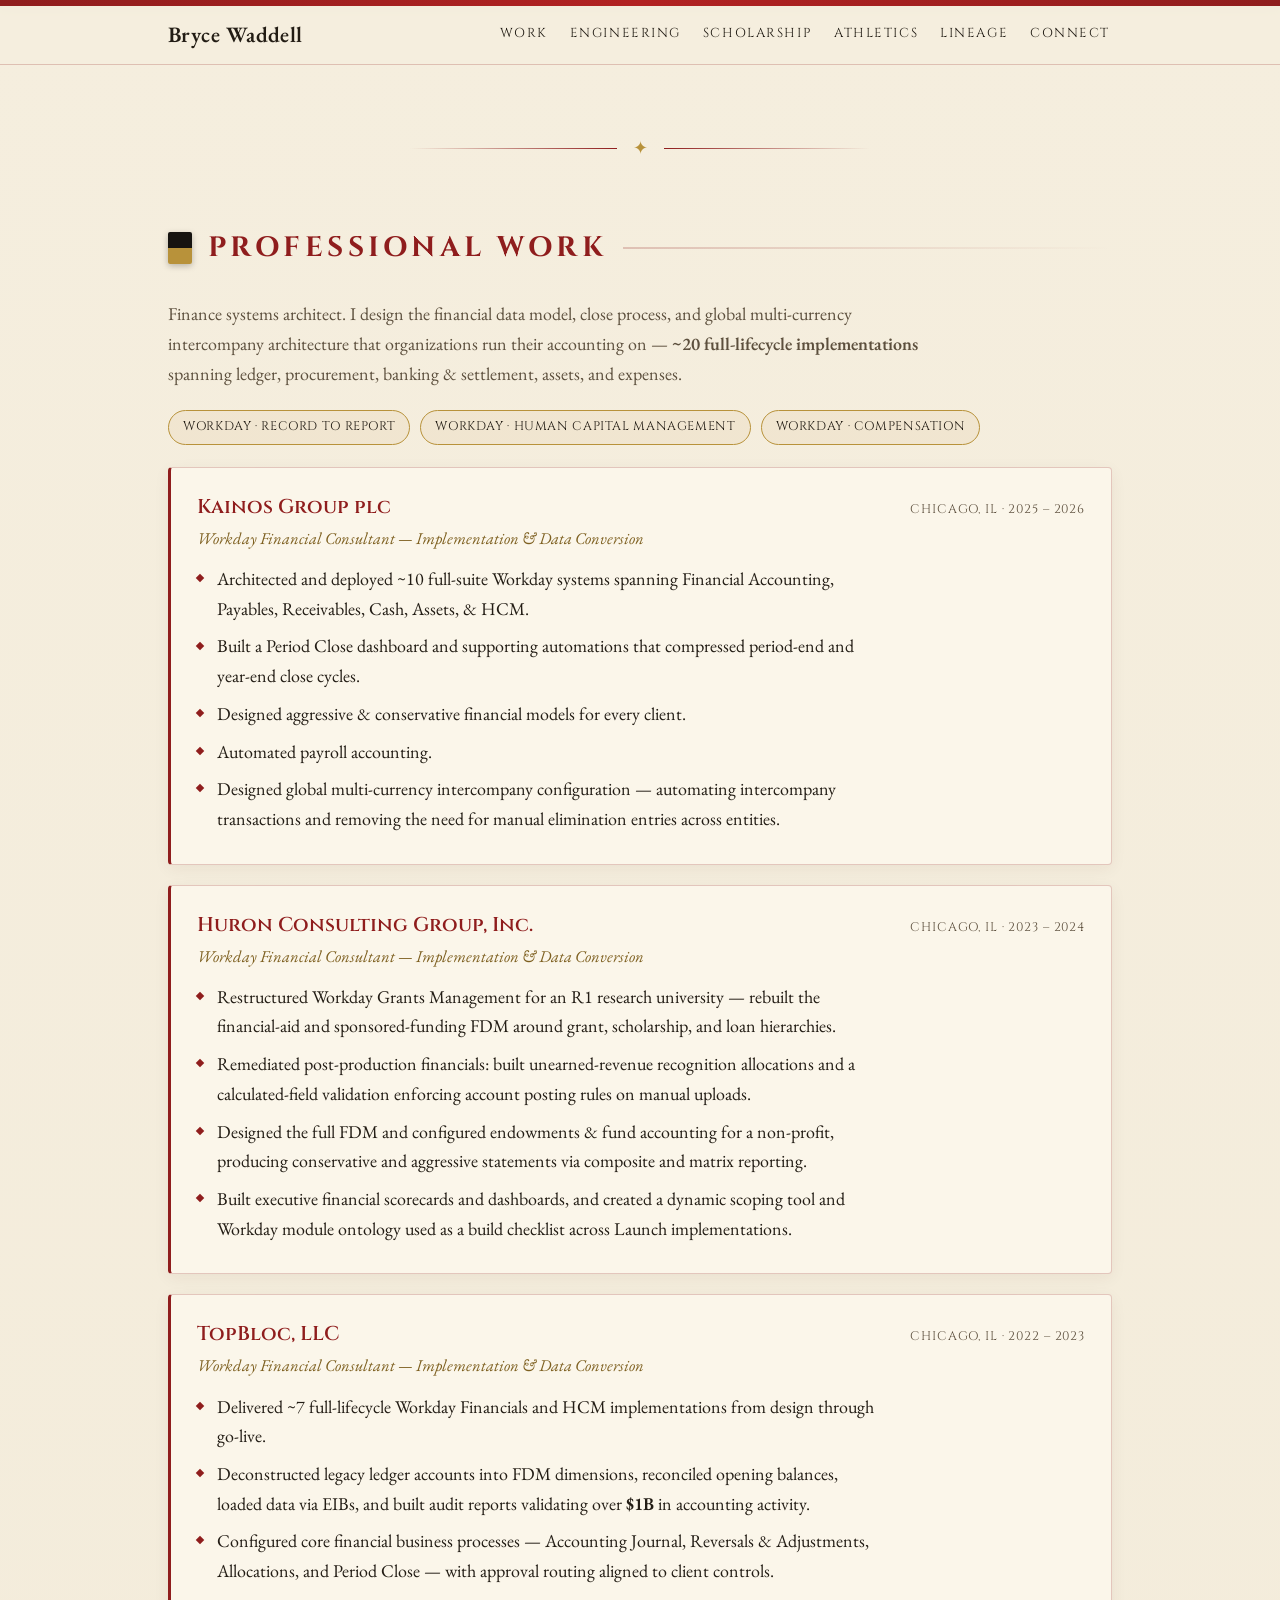
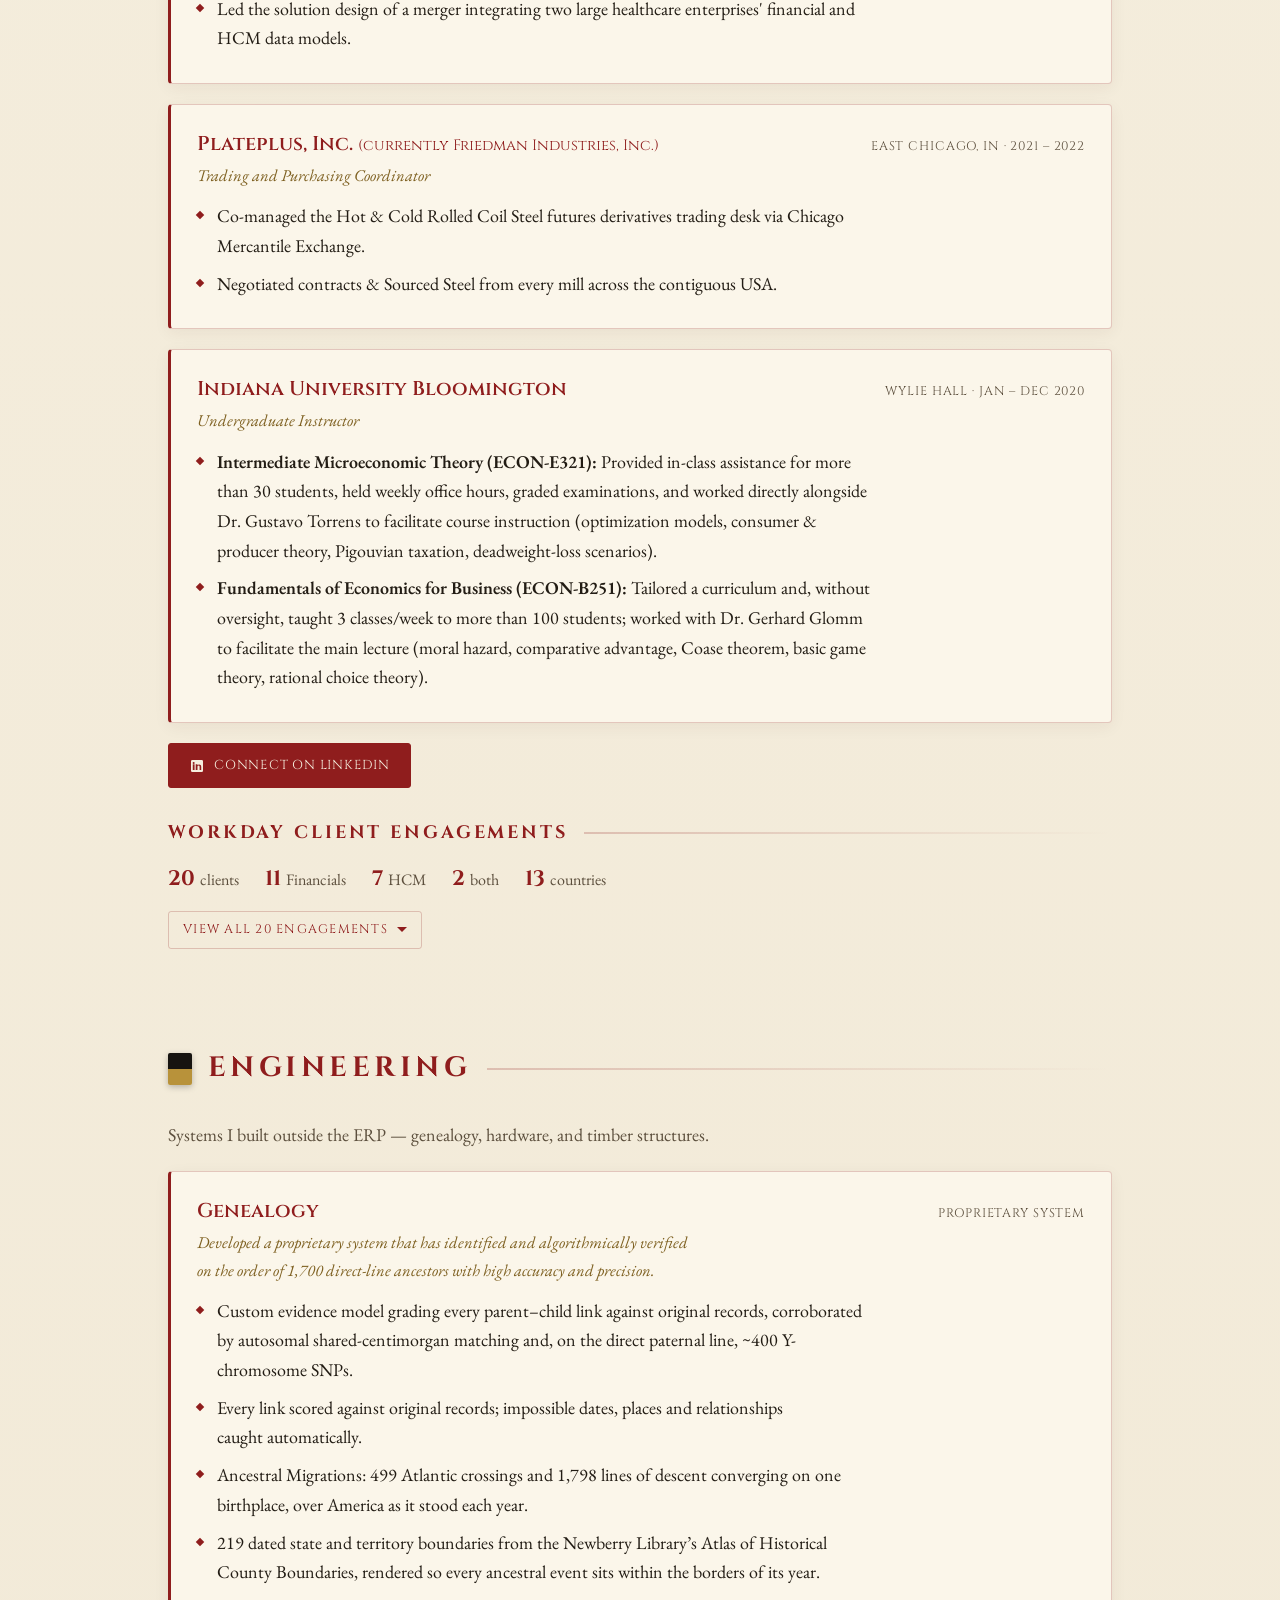
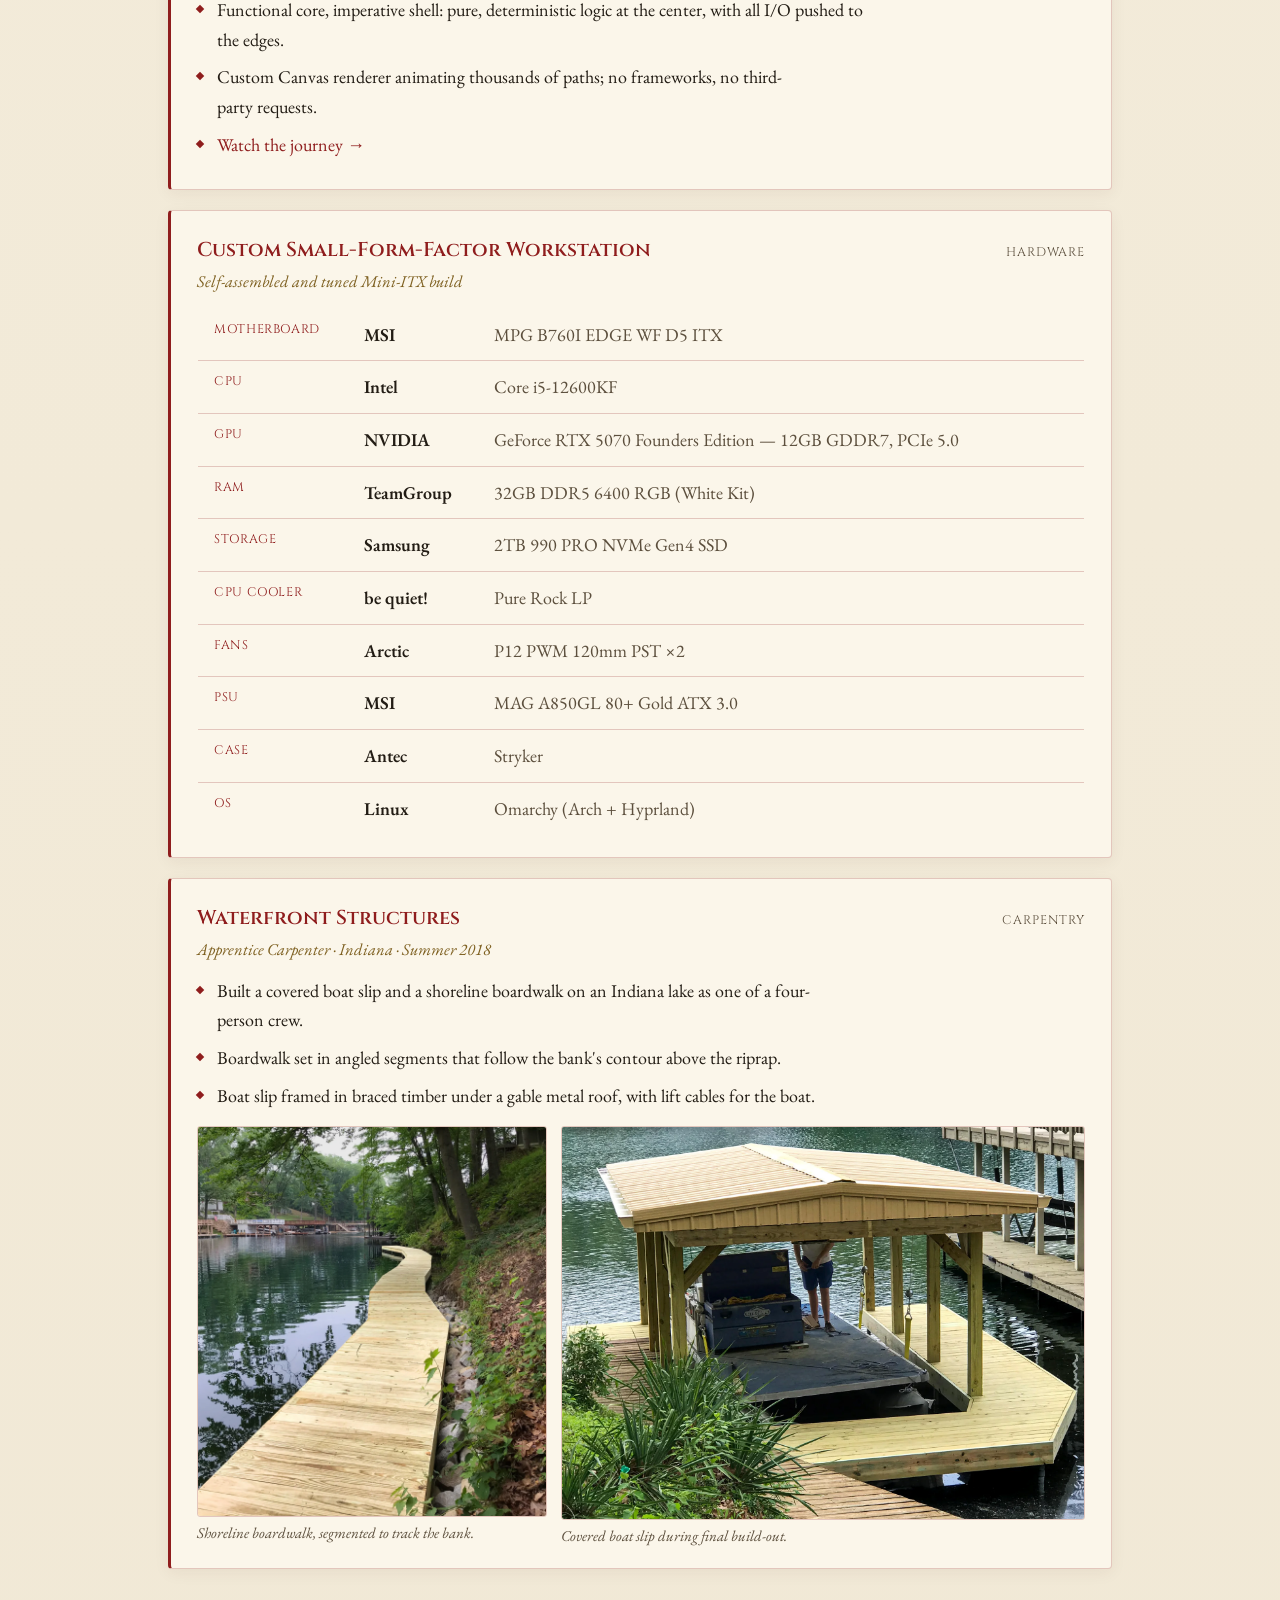
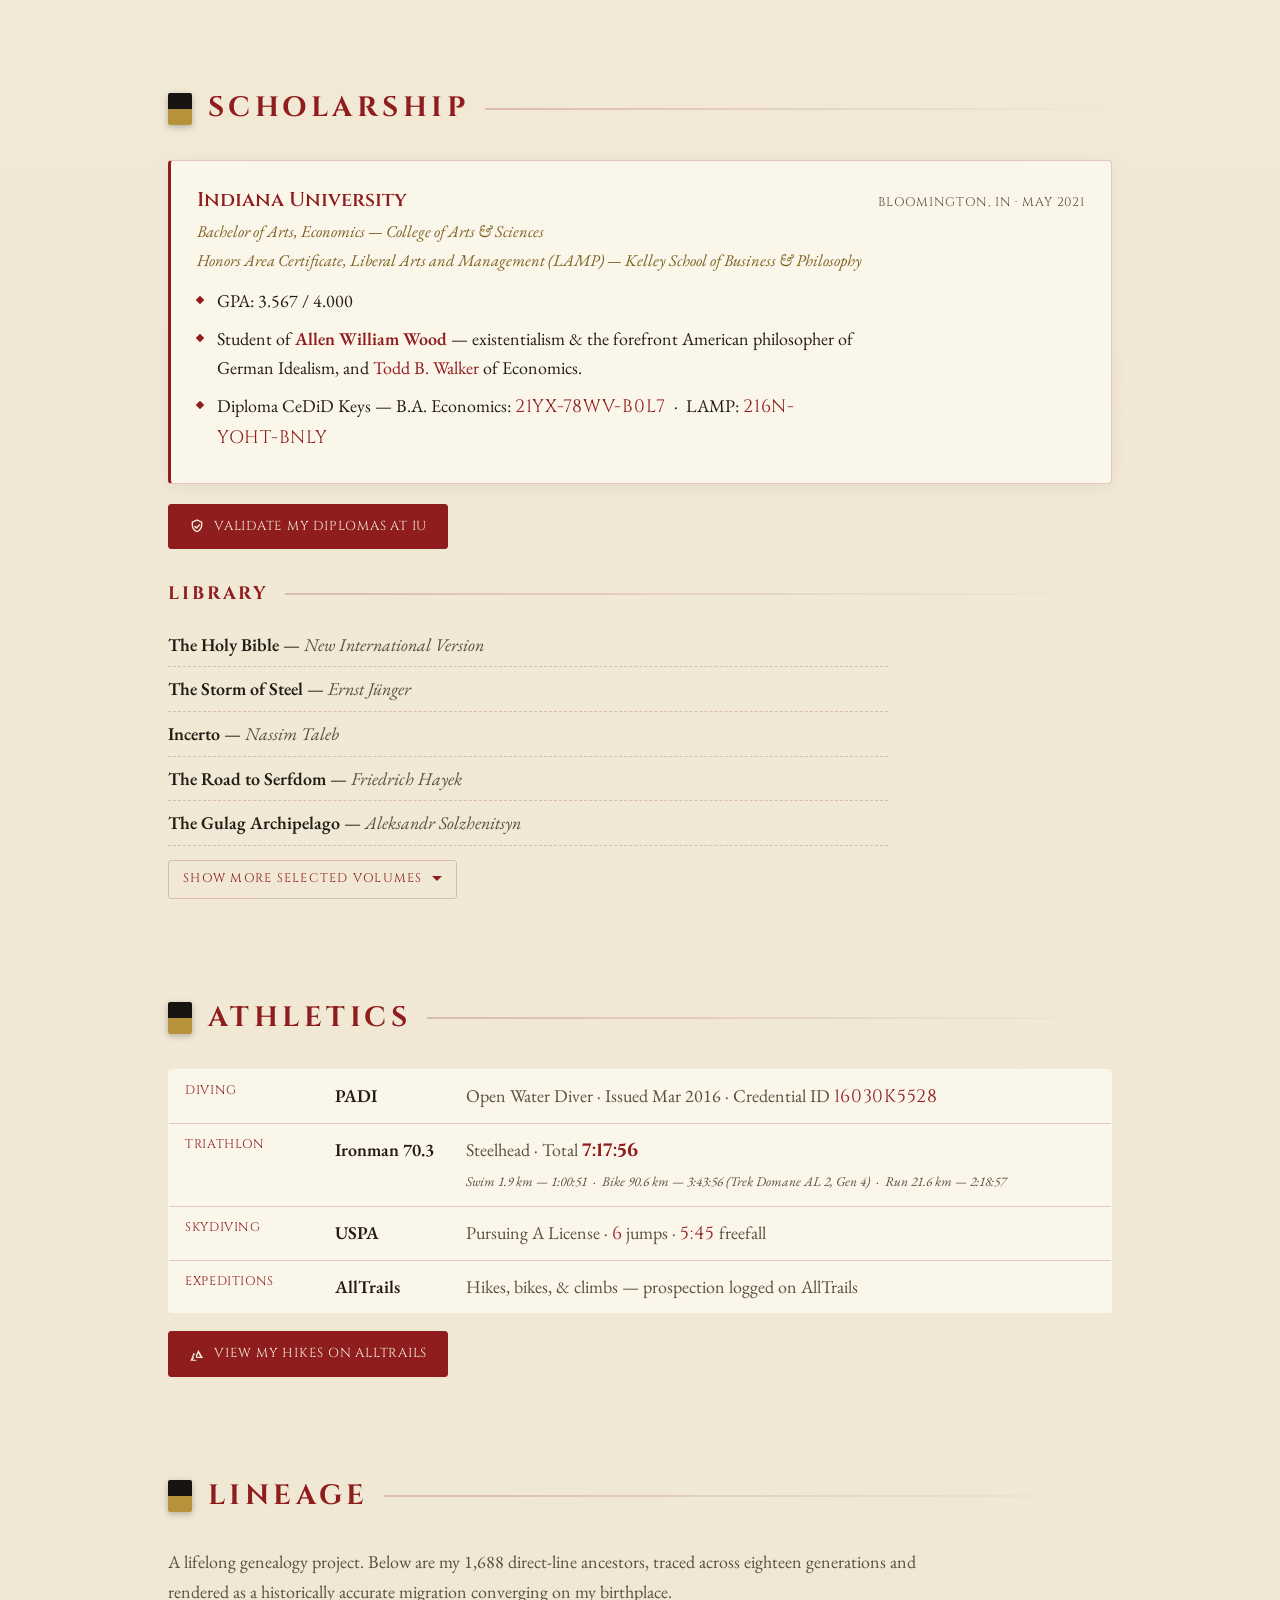
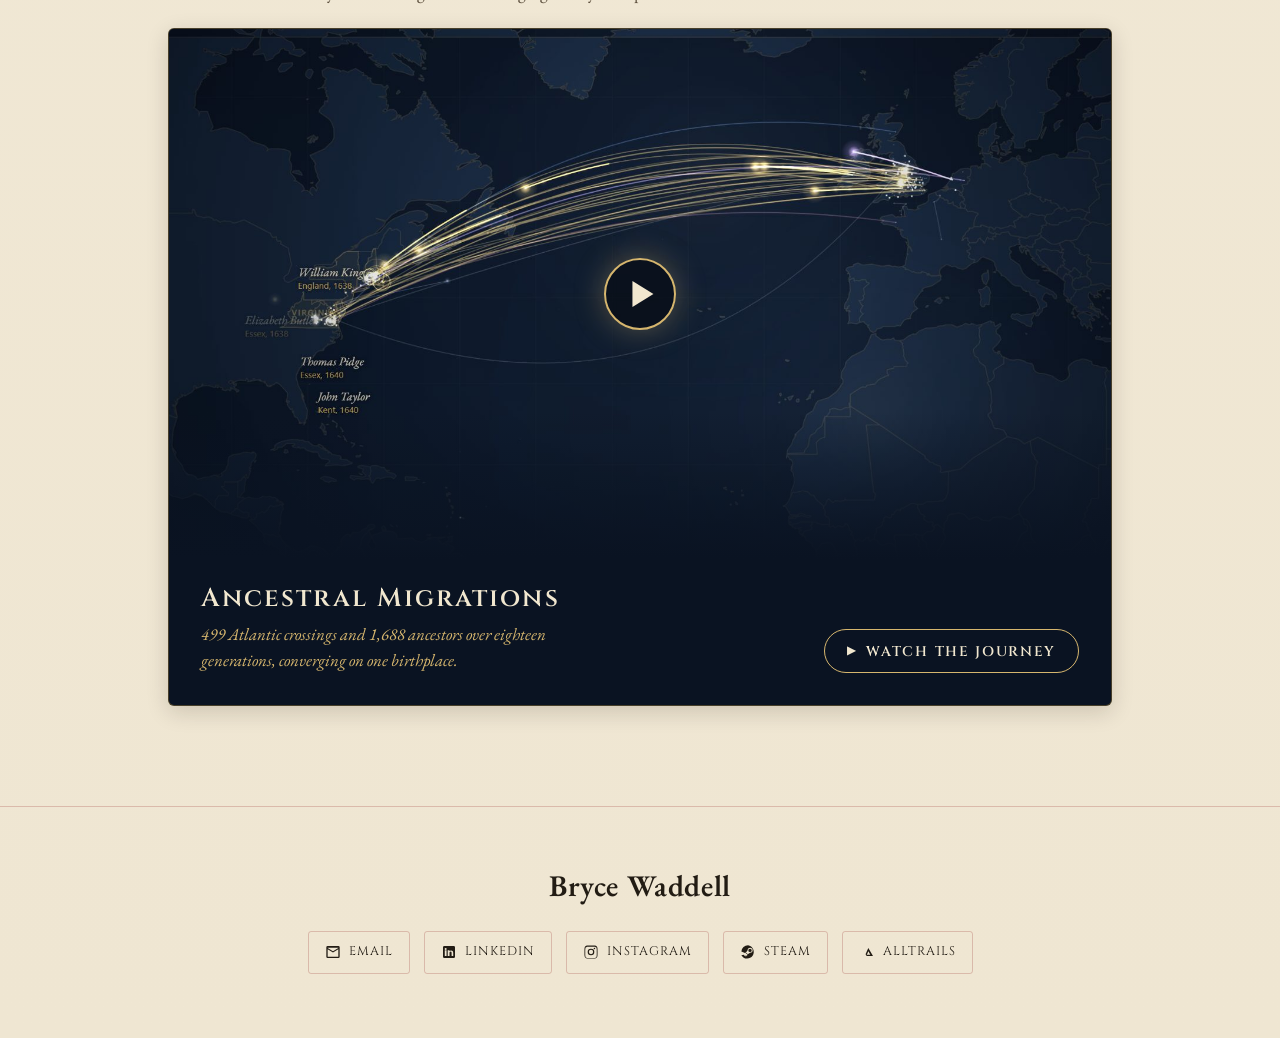
==== commit 338e1972: "Remove Civility ratings and website card; add functional-core design note Co-Authored-By: Claude Opu" ====
--- a/index.html
+++ b/index.html
@@ -262,18 +262,6 @@
   .rig .md{color:var(--ink-soft)}
   .rig tr:hover td{background:rgba(184,146,58,.06)}
 
-
-  /* social credit score */
-  .rep-grid{display:grid;grid-template-columns:repeat(auto-fit,minmax(180px,1fr));gap:16px}
-  .rep{background:var(--panel);border:1px solid var(--rule);border-top:3px solid var(--gold);border-radius:4px;
-       padding:20px 22px;text-align:center;box-shadow:0 4px 16px rgba(60,30,20,.06)}
-  .rep .platform{font-family:'Cinzel',serif;font-size:13px;letter-spacing:.14em;text-transform:uppercase;color:var(--ink-soft)}
-  .rep .score{font-family:'Cinzel',serif;font-size:34px;font-weight:700;color:var(--war-red);margin-top:8px;line-height:1}
-  .rep .score span{font-size:15px;font-weight:400;color:var(--ink-soft)}
-  .rep .what{font-style:italic;color:var(--ink-soft);font-size:14.5px;margin-top:8px}
-  .rep-asof{font-family:'Cinzel',serif;font-size:12.5px;letter-spacing:.14em;text-transform:uppercase;color:var(--gold-dim);margin-top:14px}
-
-
   /* footer / connect */
   footer{text-align:center;padding:54px 28px 64px;border-top:1px solid var(--rule);margin-top:24px}
   footer .wm{font-family:'EB Garamond',Georgia,serif;font-weight:600;letter-spacing:.02em;color:var(--ink);font-size:30px}
@@ -336,12 +324,6 @@
     .fanchart{width:780px;max-width:none}
     .fan-legend,.fan-cap{padding-left:14px;padding-right:14px}
     .fan-tip{max-width:240px;font-size:14px}
-
-    /* ratings: 2 x 2 */
-    .rep-grid{grid-template-columns:1fr 1fr;gap:12px}
-    .rep{padding:16px 10px}
-    .rep .score{font-size:29px}
-    .rep .what{font-size:13.5px}
 
     /* footer */
     footer{padding:40px 18px 48px}
@@ -383,7 +365,6 @@
     <a href="#engineering">Engineering</a>
     <a href="#scholarship">Scholarship</a>
     <a href="#athletics">Athletics</a>
-    <a href="#civility">Civility</a>
     <a href="#lineage">Lineage</a>
     <a href="#connect">Connect</a>
   </div>
@@ -502,7 +483,7 @@
   <!-- ENGINEERING -->
   <section id="engineering">
     <div class="section-head"><span class="banner"></span><h2>Engineering</h2><span class="rule"></span></div>
-    <p class="section-intro">Systems I built outside the ERP &mdash; genealogy, hardware, timber structures, and web infrastructure.</p>
+    <p class="section-intro">Systems I built outside the ERP &mdash; genealogy, hardware, and timber structures.</p>
 
     <div class="card">
       <div class="role-row"><h3>Genealogy</h3><span class="org-when">Proprietary System</span></div>
@@ -512,6 +493,7 @@
         <li>Every link scored against original records; impossible dates, places and relationships caught automatically.</li>
         <li>Ancestral Migrations: 499 Atlantic crossings and 1,798 lines of descent converging on one birthplace, over America as it stood each year.</li>
         <li>219 dated state and territory boundaries from the Newberry Library&rsquo;s Atlas of Historical County Boundaries, rendered so every ancestral event sits within the borders of its year.</li>
+        <li>Functional core, imperative shell: pure, deterministic logic at the center, with all I/O pushed to the edges.</li>
         <li>Custom Canvas renderer animating thousands of paths; no frameworks, no third-party requests.</li>
         <li><a class="scholar-link" href="migrations/">Watch the journey &rarr;</a></li>
       </ul>
@@ -562,16 +544,6 @@
           <figcaption>Covered boat slip during final build-out.</figcaption>
         </figure>
       </div>
-    </div>
-
-    <div class="card">
-      <div class="role-row"><h3>brycewaddell.com</h3><span class="org-when">Web &amp; Security</span></div>
-      <div class="subrole">Personal website</div>
-      <ul>
-        <li>Strict Content-Security-Policy: scripts authorized by hash, no third-party origins, all fonts self-hosted.</li>
-        <li>Domain hardened against spoofing with SPF, DMARC (reject), and null DKIM records.</li>
-        <li>Responsive, dependency-free HTML &amp; CSS &mdash; no frameworks, no trackers.</li>
-      </ul>
     </div>
 
   </section>
@@ -673,46 +645,6 @@
     </div>
   </section>
 
-  <!-- CIVILITY (counterparty ratings) -->
-  <section id="civility">
-    <div class="section-head"><span class="banner"></span><h2>Civility</h2><span class="rule"></span></div>
-    <p class="section-intro">Ratings from the other side of the transaction &mdash; drivers, hosts, and buyers.</p>
-    <!-- ============================================================
-         UPDATE THESE SCORES MONTHLY:
-         edit the numbers in the .score lines below, then update
-         the "As of" date at the bottom of this section.
-         ============================================================ -->
-    <div class="rep-grid">
-      <div class="rep">
-        <div class="platform">Uber</div>
-        <div class="score">4.91<span> / 5</span></div>
-        <div class="what">Rider rating</div>
-      </div>
-      <div class="rep">
-        <div class="platform">Lyft</div>
-        <div class="score">4.90<span> / 5</span></div>
-        <div class="what">Rider rating &middot; 85 rides</div>
-      </div>
-      <div class="rep">
-        <div class="platform">Airbnb</div>
-        <div class="score">5.00<span> / 5</span></div>
-        <div class="what">Guest rating &middot; 16 trips</div>
-      </div>
-      <div class="rep">
-        <div class="platform">eBay</div>
-        <div class="score">100<span>%</span></div>
-        <div class="what">Positive feedback &middot; 17 items sold</div>
-      </div>
-    </div>
-    <div class="rep-asof">As of July 2026</div>
-    <div class="btn-row" style="margin-top:18px">
-      <a class="btn" href="https://www.ebay.com/usr/b-ryce88" target="_blank" rel="noopener">
-        <svg viewBox="0 0 24 24"><path d="M21.41 11.58l-9-9A2 2 0 0 0 11 2H4a2 2 0 0 0-2 2v7a2 2 0 0 0 .59 1.42l9 9a2 2 0 0 0 2.83 0l7-7a2 2 0 0 0-.01-2.84zM6.5 8A1.5 1.5 0 1 1 8 6.5 1.5 1.5 0 0 1 6.5 8z"/></svg>
-        View my eBay profile
-      </a>
-    </div>
-  </section>
-
   <!-- LINEAGE -->
   <section id="lineage">
     <div class="section-head"><span class="banner"></span><h2>Lineage</h2><span class="rule"></span></div>
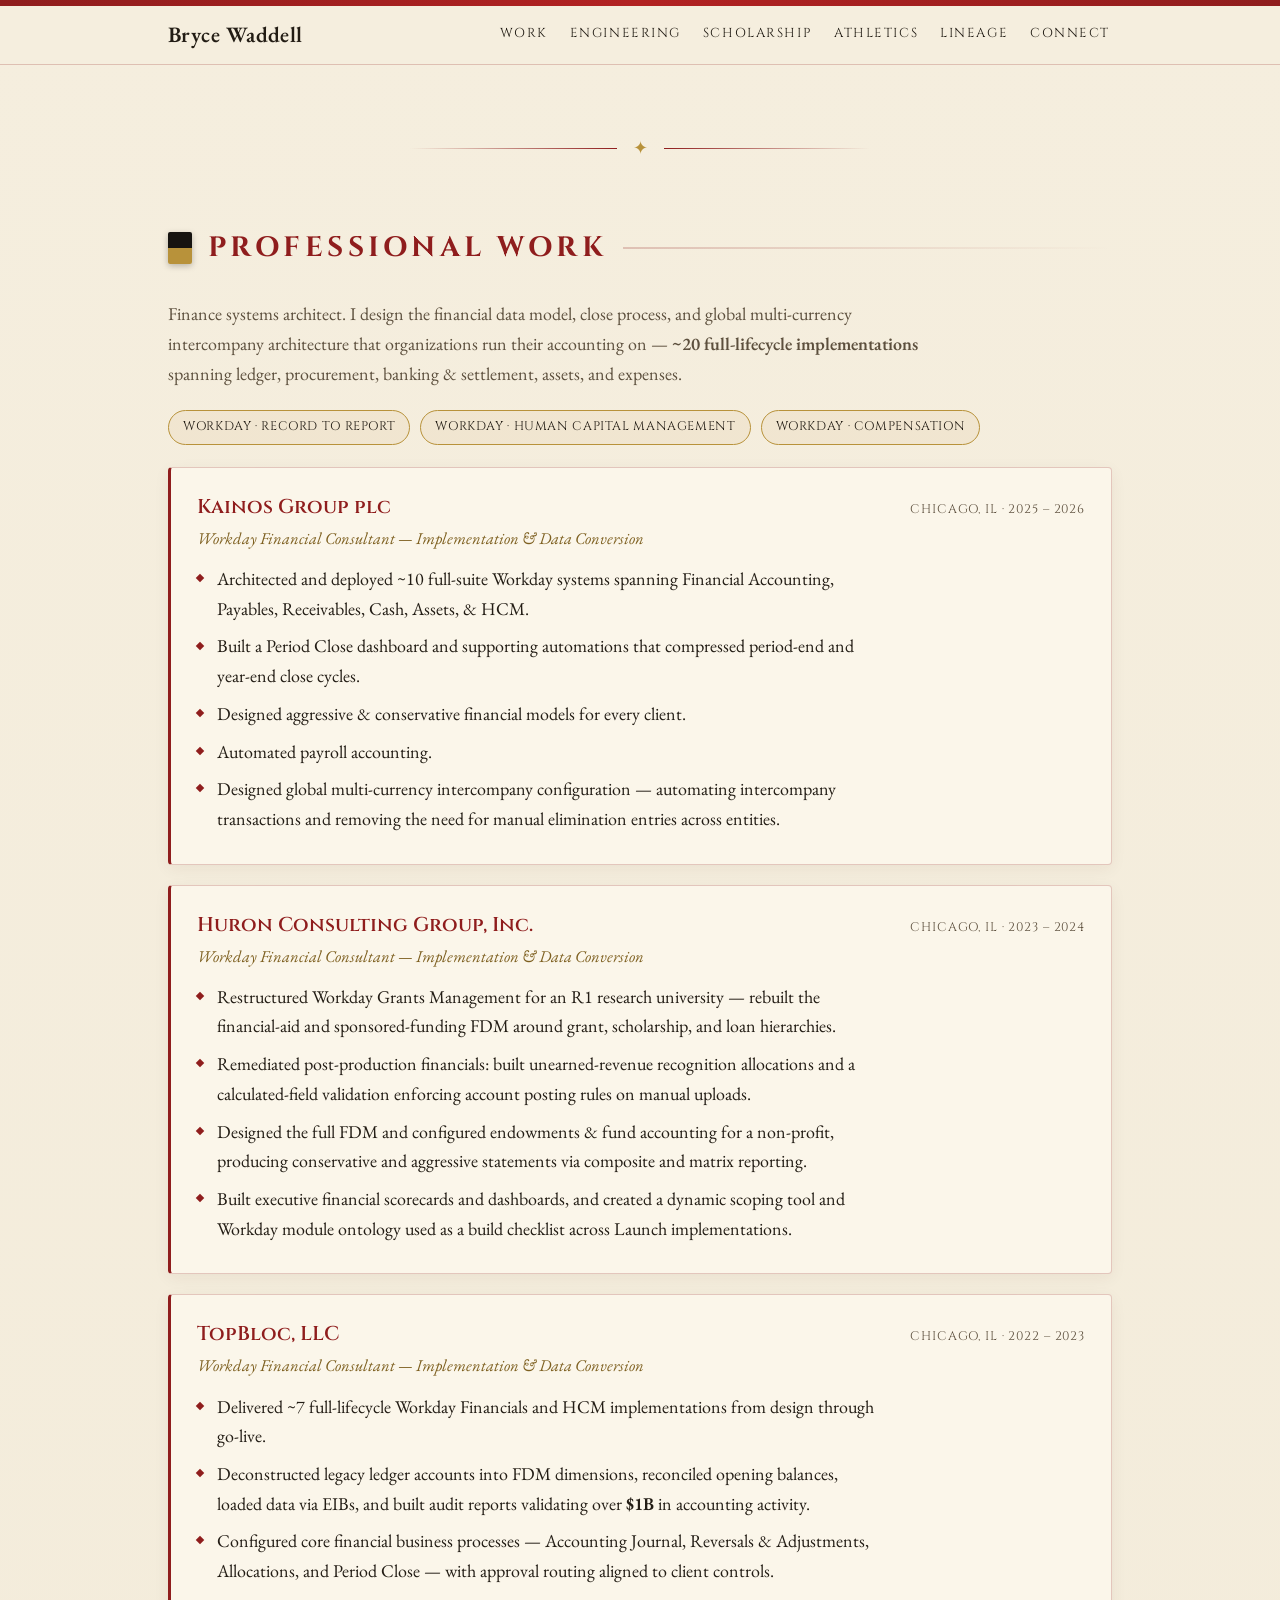
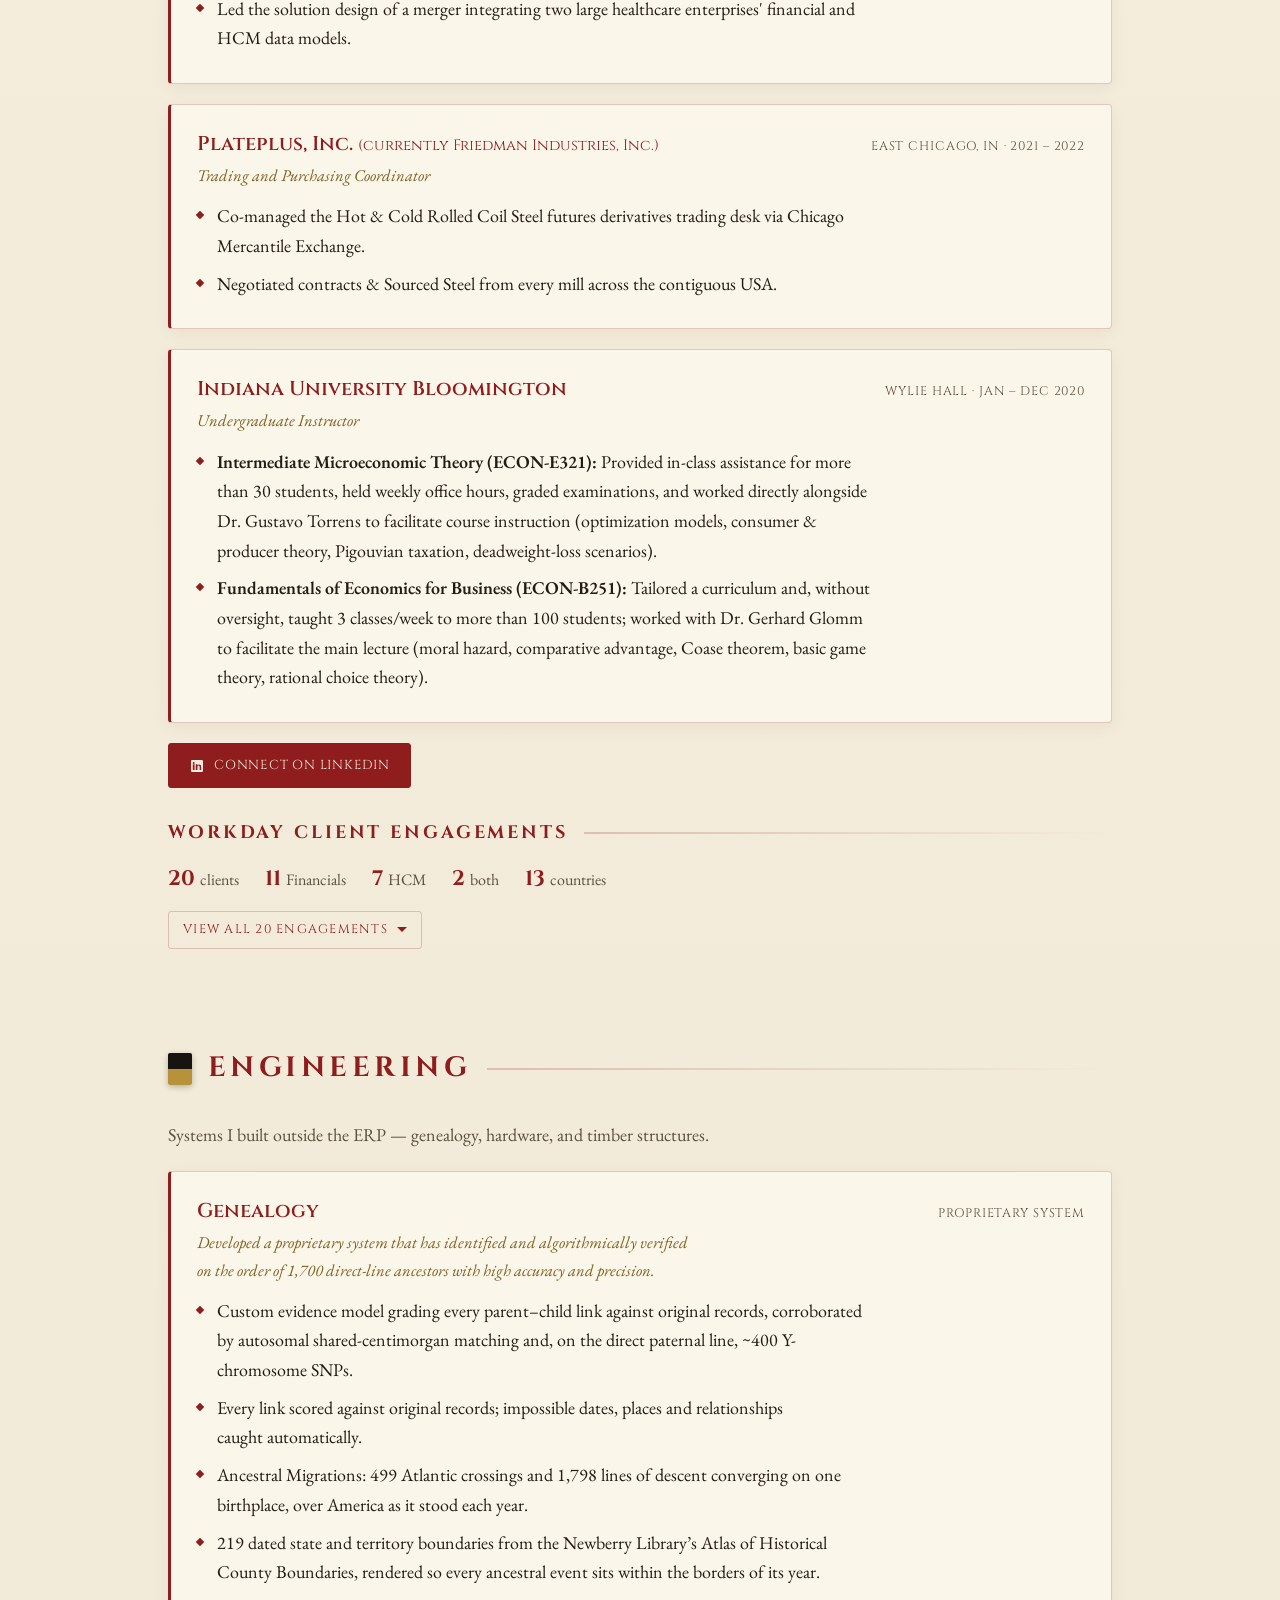
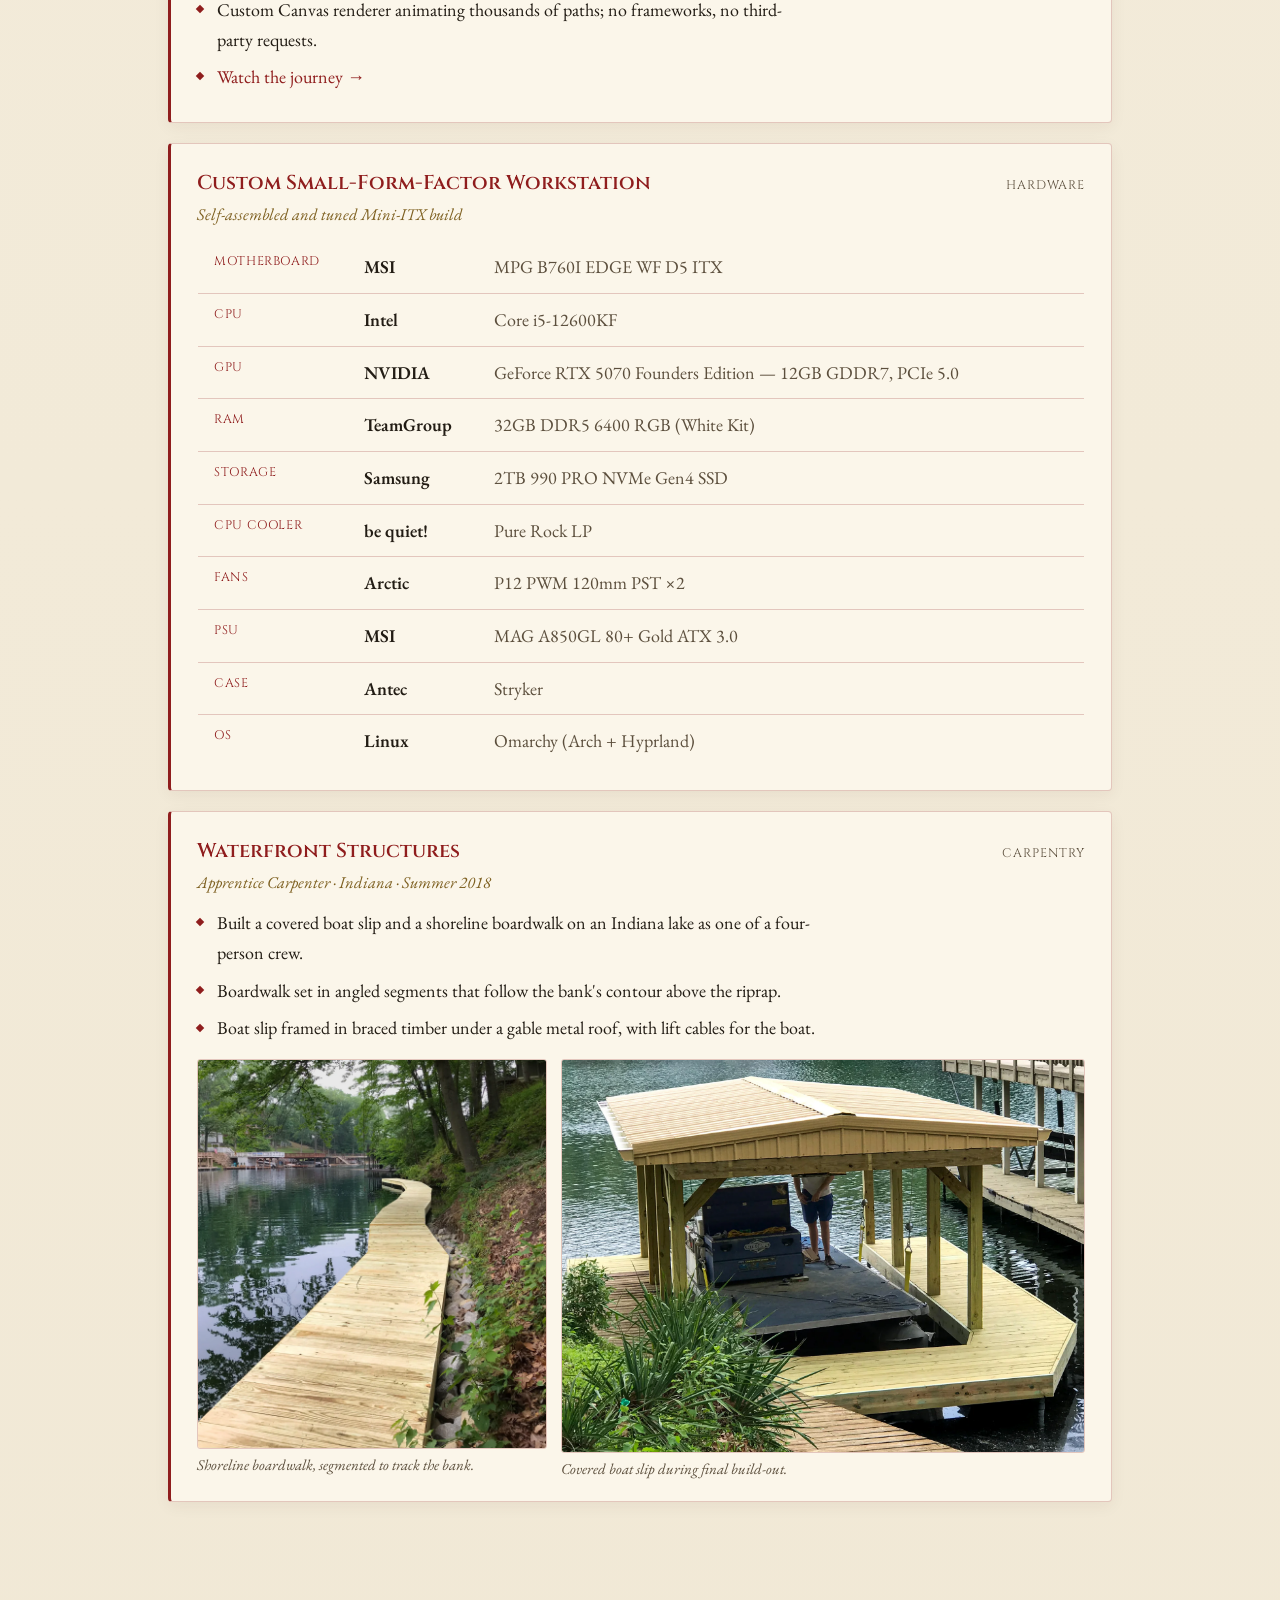
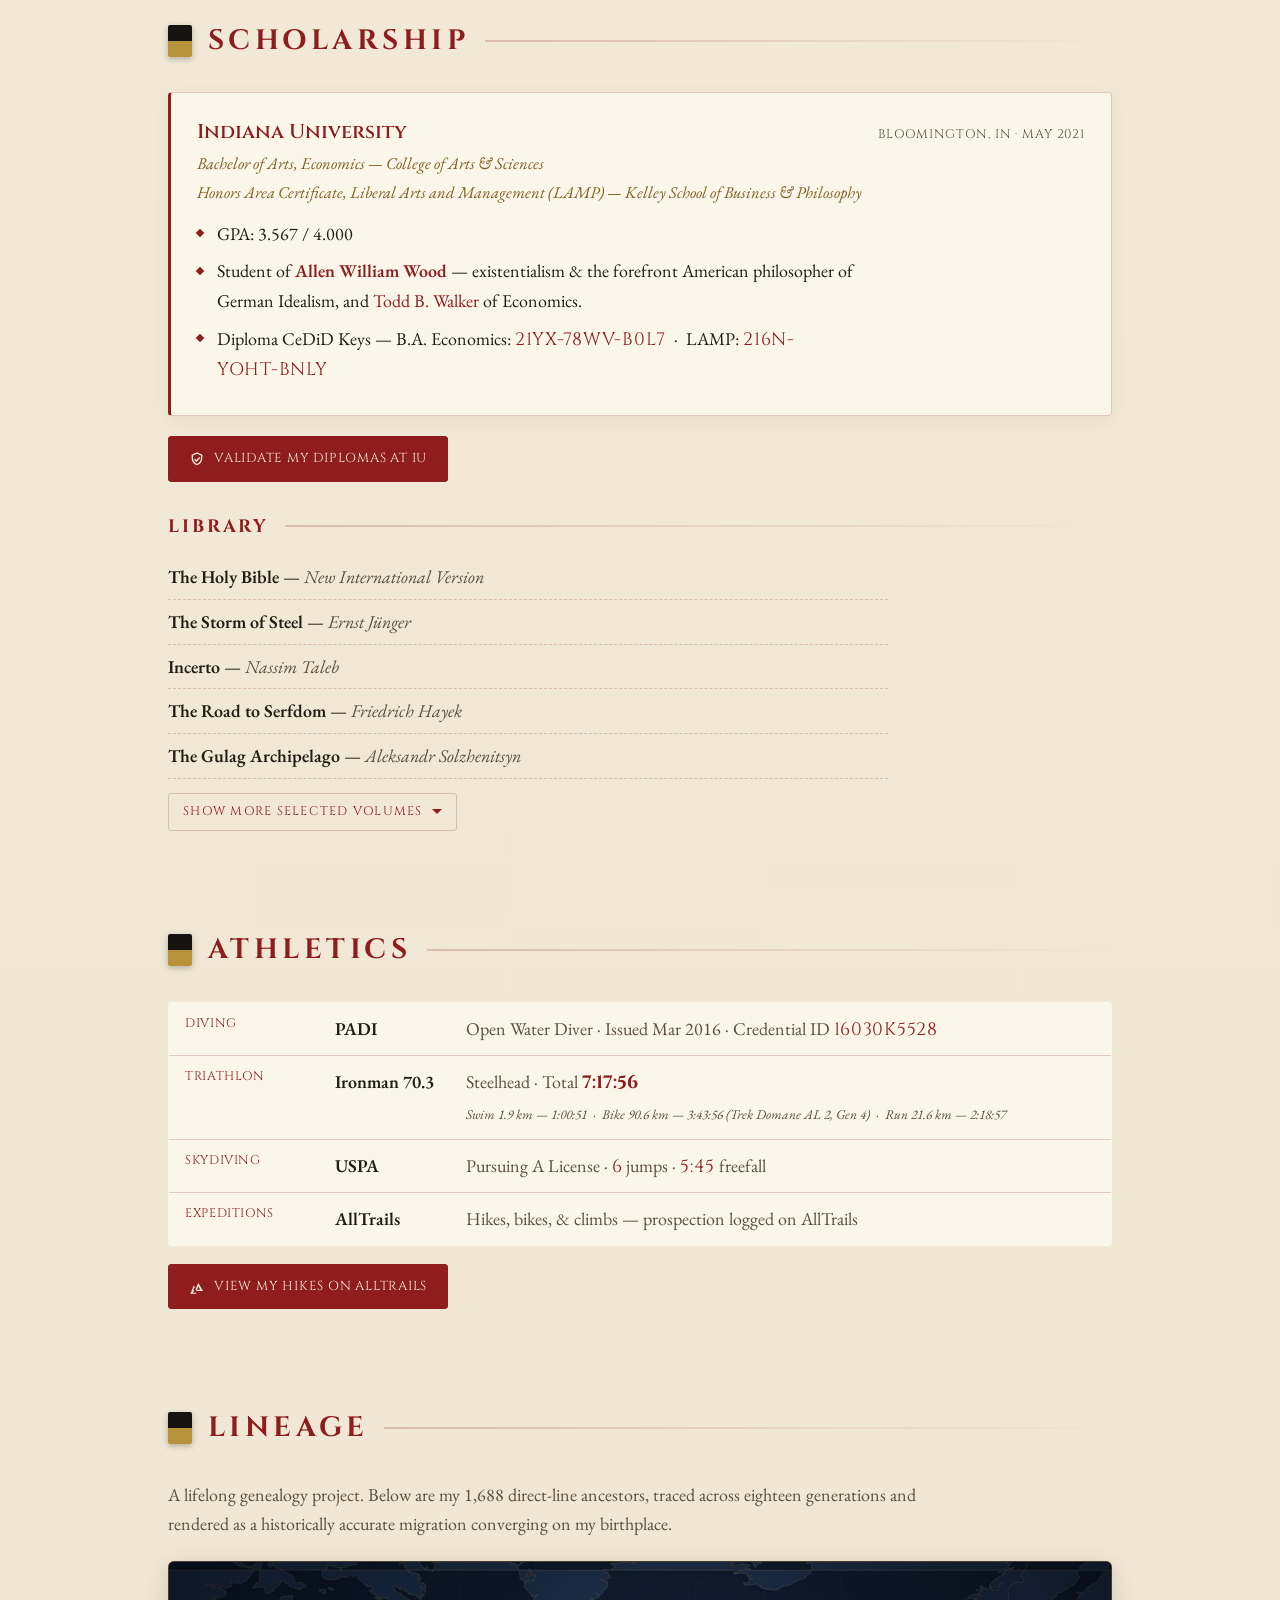
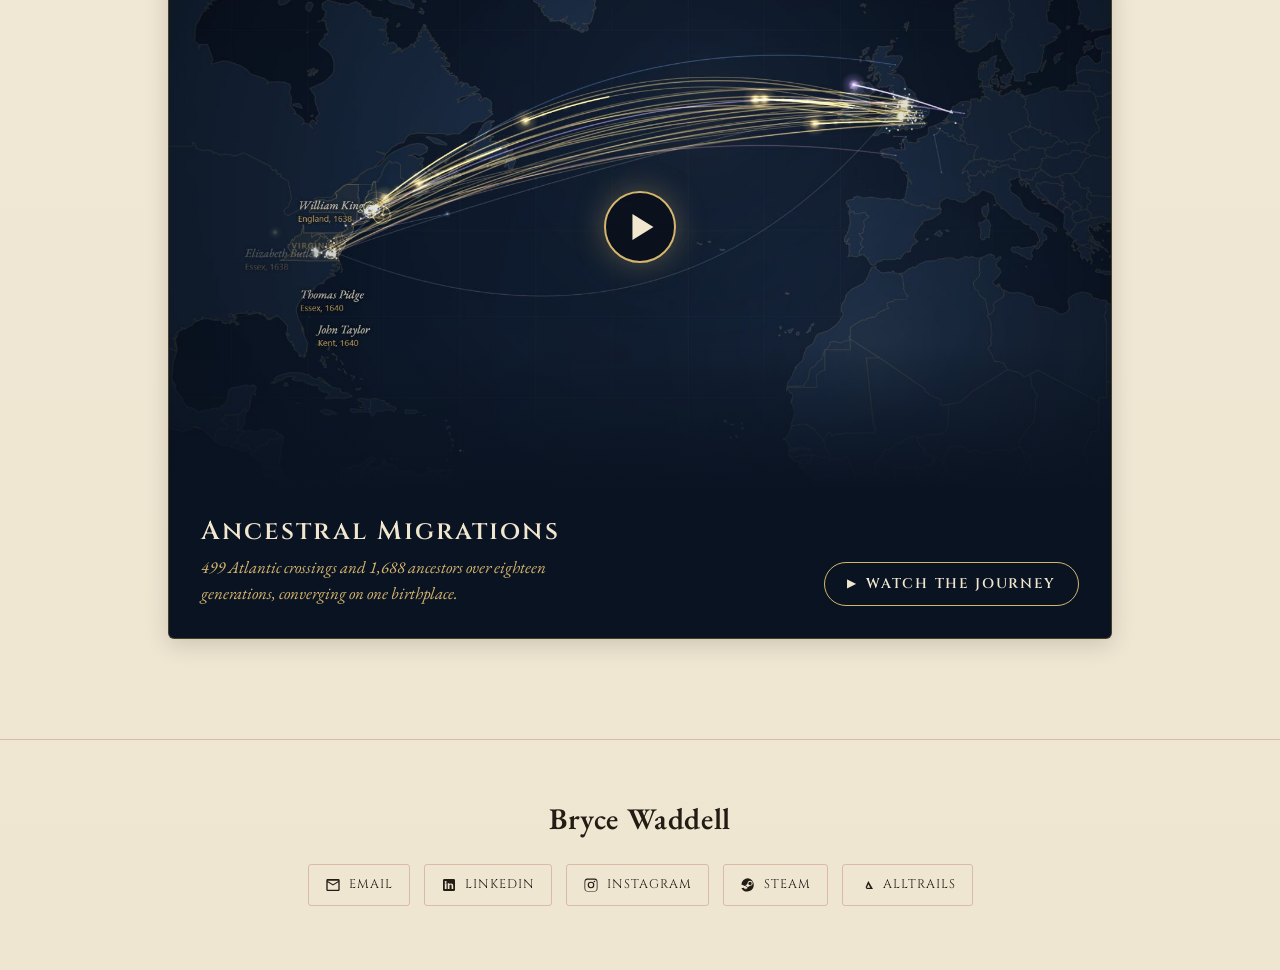
==== commit ea234824: "Remove functional-core bullet from Genealogy card Co-Authored-By: Claude Opus 5.5 <noreply@anthropic" ====
--- a/index.html
+++ b/index.html
@@ -493,7 +493,6 @@
         <li>Every link scored against original records; impossible dates, places and relationships caught automatically.</li>
         <li>Ancestral Migrations: 499 Atlantic crossings and 1,798 lines of descent converging on one birthplace, over America as it stood each year.</li>
         <li>219 dated state and territory boundaries from the Newberry Library&rsquo;s Atlas of Historical County Boundaries, rendered so every ancestral event sits within the borders of its year.</li>
-        <li>Functional core, imperative shell: pure, deterministic logic at the center, with all I/O pushed to the edges.</li>
         <li>Custom Canvas renderer animating thousands of paths; no frameworks, no third-party requests.</li>
         <li><a class="scholar-link" href="migrations/">Watch the journey &rarr;</a></li>
       </ul>
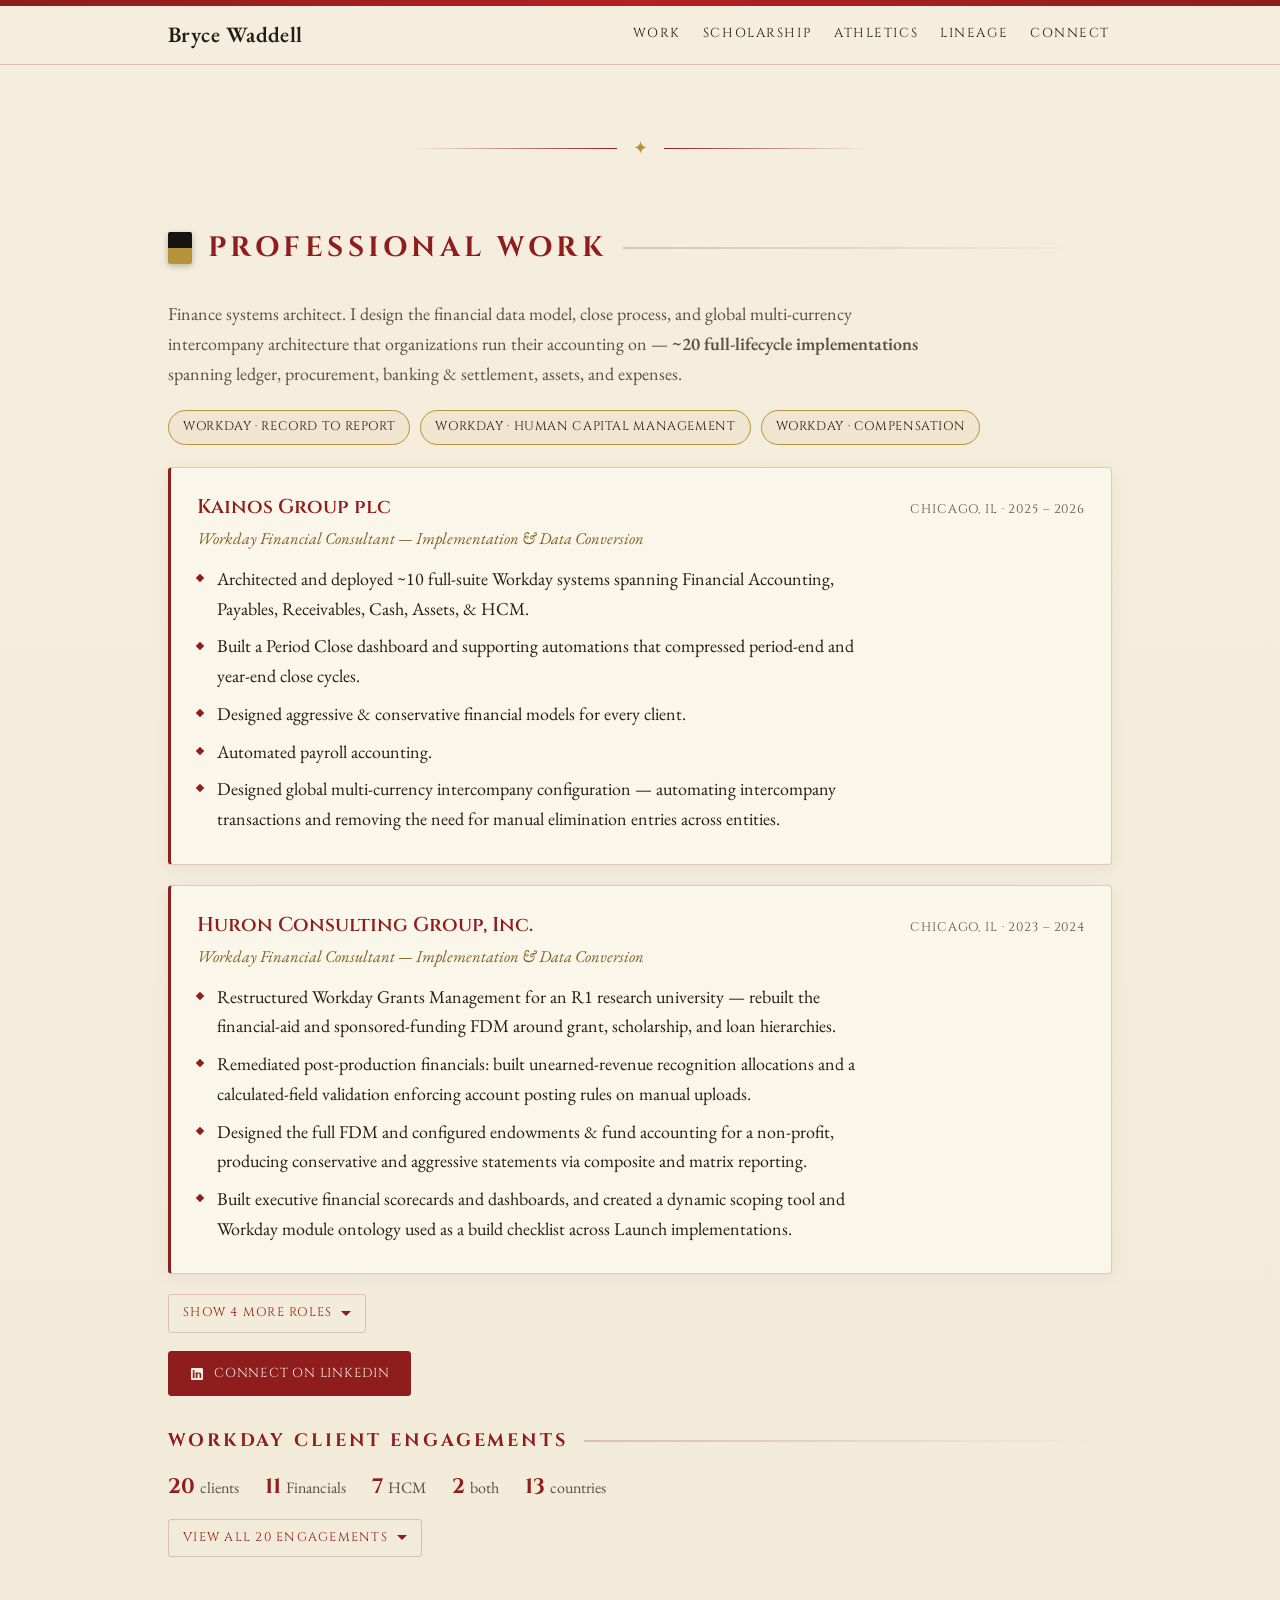
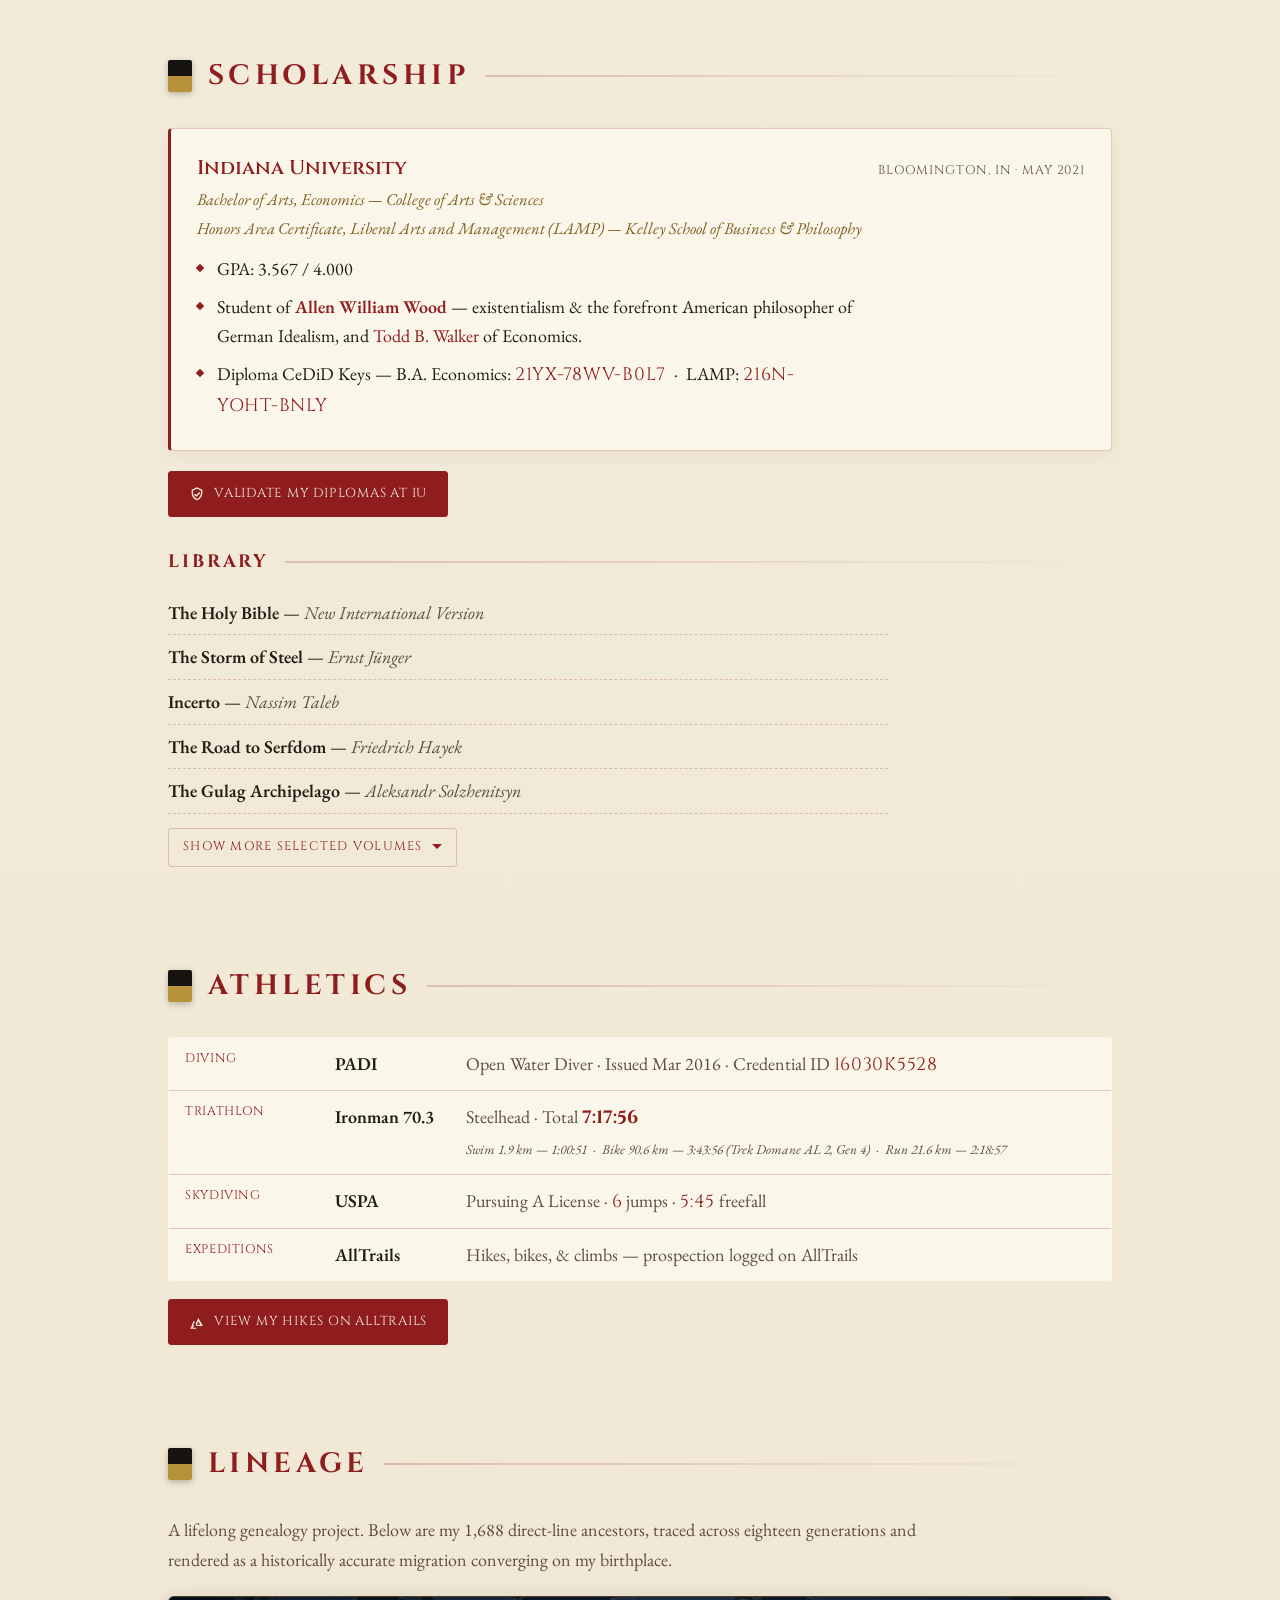
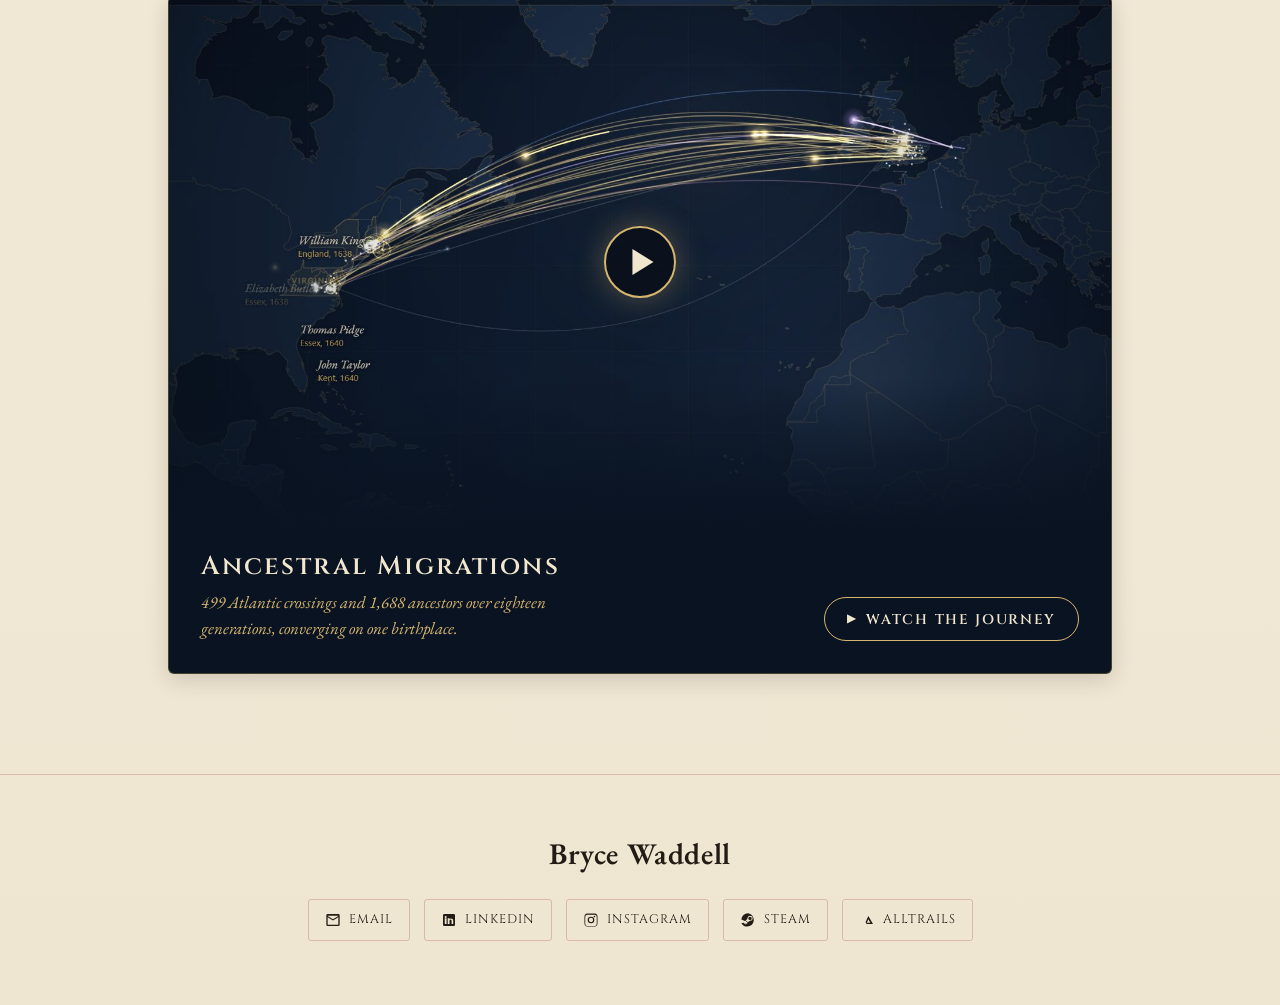
==== commit 0afe8283: "Fold Engineering into Work, drop Genealogy and PC cards, collapse earlier roles Co-Authored-By: Clau" ====
--- a/index.html
+++ b/index.html
@@ -11,7 +11,7 @@
      must be regenerated or the script will be blocked. -->
 <meta http-equiv="Content-Security-Policy"
   content="default-src 'self';
-           script-src 'self' 'sha256-C1HKOHVk5XKRh7qDq6LBEnPWnlNeGS5hgyuJ0CESFVQ=';
+           script-src 'self' 'sha256-jiH5f8banzGt7hQZZzpXDI0fMLTX0QDqK8wJlrOFd0o=';
            style-src 'self' 'unsafe-inline';
            font-src 'self';
            img-src 'self' data:;
@@ -23,13 +23,13 @@
 <meta name="referrer" content="strict-origin-when-cross-origin">
 
 <title>Bryce Waddell — Finance Systems Architect</title>
-<meta name="description" content="Bryce Waddell — Finance Systems Architect. Professional work, engineering, scholarship, athletics, reading, and genealogy.">
+<meta name="description" content="Bryce Waddell — Finance Systems Architect. Professional work, scholarship, athletics, reading, and genealogy.">
 
 <!-- Open Graph / link preview (iMessage, social) -->
 <meta property="og:type" content="website">
 <meta property="og:site_name" content="Bryce Waddell">
 <meta property="og:title" content="Bryce Waddell — Finance Systems Architect">
-<meta property="og:description" content="Finance Systems Architect — professional work, engineering, scholarship, athletics, reading, and genealogy.">
+<meta property="og:description" content="Finance Systems Architect — professional work, scholarship, athletics, reading, and genealogy.">
 <meta property="og:url" content="https://brycewaddell.com/">
 <meta property="og:image" content="https://brycewaddell.com/images/og-eagle.png">
 <meta property="og:image:secure_url" content="https://brycewaddell.com/images/og-eagle.png">
@@ -39,7 +39,7 @@
 <meta property="og:image:alt" content="Imperial German eagle bearing the arms of Alsace-Lorraine">
 <meta name="twitter:card" content="summary_large_image">
 <meta name="twitter:title" content="Bryce Waddell — Finance Systems Architect">
-<meta name="twitter:description" content="Finance Systems Architect — professional work, engineering, scholarship, athletics, reading, and genealogy.">
+<meta name="twitter:description" content="Finance Systems Architect — professional work, scholarship, athletics, reading, and genealogy.">
 <meta name="twitter:image" content="https://brycewaddell.com/images/og-eagle.png">
 
 <!-- Favicon (Imperial German eagle — Alsace-Lorraine arms) -->
@@ -146,7 +146,7 @@
   .card ul{list-style:none;margin:0}
   .card li{position:relative;padding-left:20px;margin-bottom:8px}
   .card li::before{content:"";position:absolute;left:0;top:.62em;width:6px;height:6px;background:var(--war-red);transform:rotate(45deg)}
-  /* build photos (Engineering) — 2fr/3fr keeps the portrait + landscape shots the same height */
+  /* build photos (Work) — 2fr/3fr keeps the portrait + landscape shots the same height */
   .card .builds{display:grid;grid-template-columns:2fr 3fr;gap:14px;margin:16px 0 0}
   .card .builds figure{margin:0}
   .card .builds img{display:block;width:100%;height:auto;border:1px solid var(--rule);border-radius:3px}
@@ -190,7 +190,6 @@
   details.fold ul{margin-bottom:2px}
   details.fold[open]>summary{margin-bottom:16px}
   details.fold.roles>summary{margin-top:0}
-  @media(min-width:761px){details.fold.roles[open]>summary{display:none}}
   .digest{display:flex;flex-wrap:wrap;gap:8px 26px;align-items:baseline;color:var(--ink-soft);font-size:16px}
   .digest b{font-family:'Cinzel',serif;font-size:21px;font-weight:700;color:var(--war-red);margin-right:5px}
   .shelf h4{font-family:'Cinzel',serif;font-size:13px;letter-spacing:.1em;text-transform:uppercase;color:var(--ink-soft);margin-bottom:12px}
@@ -362,7 +361,6 @@
   </button>
   <div class="nav-links">
     <a href="#work">Work</a>
-    <a href="#engineering">Engineering</a>
     <a href="#scholarship">Scholarship</a>
     <a href="#athletics">Athletics</a>
     <a href="#lineage">Lineage</a>
@@ -399,8 +397,6 @@
       </ul>
     </div>
 
-    <details class="fold roles">
-      <summary><span class="more">Show 4 earlier roles</span><span class="less">Hide earlier roles</span></summary>
     <div class="card">
       <div class="role-row"><h3>Huron Consulting Group, Inc.</h3><span class="org-when">Chicago, IL &middot; 2023 &ndash; 2024</span></div>
       <div class="subrole">Workday Financial Consultant &mdash; Implementation &amp; Data Conversion</div>
@@ -412,6 +408,8 @@
       </ul>
     </div>
 
+    <details class="fold roles">
+      <summary><span class="more">Show 4 more roles</span><span class="less">Hide earlier roles</span></summary>
     <div class="card">
       <div class="role-row"><h3>TopBloc, LLC</h3><span class="org-when">Chicago, IL &middot; 2022 &ndash; 2023</span></div>
       <div class="subrole">Workday Financial Consultant &mdash; Implementation &amp; Data Conversion</div>
@@ -439,6 +437,34 @@
         <li><b>Intermediate Microeconomic Theory (ECON-E321):</b> Provided in-class assistance for more than 30 students, held weekly office hours, graded examinations, and worked directly alongside Dr. Gustavo Torrens to facilitate course instruction (optimization models, consumer &amp; producer theory, Pigouvian taxation, deadweight-loss scenarios).</li>
         <li><b>Fundamentals of Economics for Business (ECON-B251):</b> Tailored a curriculum and, without oversight, taught 3 classes/week to more than 100 students; worked with Dr. Gerhard Glomm to facilitate the main lecture (moral hazard, comparative advantage, Coase theorem, basic game theory, rational choice theory).</li>
       </ul>
+    </div>
+
+    <div class="card">
+      <div class="role-row"><h3>Waterfront Structures</h3><span class="org-when">Carpentry</span></div>
+      <div class="subrole">Apprentice Carpenter &middot; Indiana &middot; Summer 2018</div>
+      <ul>
+        <li>Built a covered boat slip and a shoreline boardwalk on an Indiana lake as one of a four-person crew.</li>
+        <li>Boardwalk set in angled segments that follow the bank's contour above the riprap.</li>
+        <li>Boat slip framed in braced timber under a gable metal roof, with lift cables for the boat.</li>
+      </ul>
+      <div class="builds">
+        <figure>
+          <picture>
+            <source srcset="images/shoreline-boardwalk-2018.webp" type="image/webp">
+            <img src="images/shoreline-boardwalk-2018.jpg" width="1432" height="1600" loading="lazy" decoding="async"
+                 alt="New pressure-treated boardwalk curving along a wooded lakeshore above a riprap bank">
+          </picture>
+          <figcaption>Shoreline boardwalk, segmented to track the bank.</figcaption>
+        </figure>
+        <figure>
+          <picture>
+            <source srcset="images/boat-slip-2018.webp" type="image/webp">
+            <img src="images/boat-slip-2018.jpg" width="1600" height="1200" loading="lazy" decoding="async"
+                 alt="Covered boat slip with timber posts, knee braces and a gable metal roof, during final build-out">
+          </picture>
+          <figcaption>Covered boat slip during final build-out.</figcaption>
+        </figure>
+      </div>
     </div>
     </details>
 
@@ -478,73 +504,6 @@
       </div>
       </details>
     </div>
-  </section>
-
-  <!-- ENGINEERING -->
-  <section id="engineering">
-    <div class="section-head"><span class="banner"></span><h2>Engineering</h2><span class="rule"></span></div>
-    <p class="section-intro">Systems I built outside the ERP &mdash; genealogy, hardware, and timber structures.</p>
-
-    <div class="card">
-      <div class="role-row"><h3>Genealogy</h3><span class="org-when">Proprietary System</span></div>
-      <div class="subrole">Developed a proprietary system that has identified and algorithmically verified on the order of 1,700 direct-line ancestors with high accuracy and precision.</div>
-      <ul>
-        <li>Custom evidence model grading every parent&ndash;child link against original records, corroborated by autosomal shared-centimorgan matching and, on the direct paternal line, ~400 Y-chromosome SNPs.</li>
-        <li>Every link scored against original records; impossible dates, places and relationships caught automatically.</li>
-        <li>Ancestral Migrations: 499 Atlantic crossings and 1,798 lines of descent converging on one birthplace, over America as it stood each year.</li>
-        <li>219 dated state and territory boundaries from the Newberry Library&rsquo;s Atlas of Historical County Boundaries, rendered so every ancestral event sits within the borders of its year.</li>
-        <li>Custom Canvas renderer animating thousands of paths; no frameworks, no third-party requests.</li>
-        <li><a class="scholar-link" href="migrations/">Watch the journey &rarr;</a></li>
-      </ul>
-    </div>
-
-    <div class="card">
-      <div class="role-row"><h3>Custom Small-Form-Factor Workstation</h3><span class="org-when">Hardware</span></div>
-      <div class="subrole">Self-assembled and tuned Mini-ITX build</div>
-      <table class="rig">
-      <tbody>
-      <tr><td class="cat">Motherboard</td><td class="mk">MSI</td><td class="md">MPG B760I EDGE WF D5 ITX</td></tr>
-      <tr><td class="cat">CPU</td><td class="mk">Intel</td><td class="md">Core i5-12600KF</td></tr>
-      <tr><td class="cat">GPU</td><td class="mk">NVIDIA</td><td class="md">GeForce RTX 5070 Founders Edition — 12GB GDDR7, PCIe 5.0</td></tr>
-      <tr><td class="cat">RAM</td><td class="mk">TeamGroup</td><td class="md">32GB DDR5 6400 RGB (White Kit)</td></tr>
-      <tr><td class="cat">Storage</td><td class="mk">Samsung</td><td class="md">2TB 990 PRO NVMe Gen4 SSD</td></tr>
-      <tr><td class="cat">CPU Cooler</td><td class="mk">be quiet!</td><td class="md">Pure Rock LP</td></tr>
-      <tr><td class="cat">Fans</td><td class="mk">Arctic</td><td class="md">P12 PWM 120mm PST ×2</td></tr>
-      <tr><td class="cat">PSU</td><td class="mk">MSI</td><td class="md">MAG A850GL 80+ Gold ATX 3.0</td></tr>
-      <tr><td class="cat">Case</td><td class="mk">Antec</td><td class="md">Stryker</td></tr>
-      <tr><td class="cat">OS</td><td class="mk">Linux</td><td class="md">Omarchy (Arch + Hyprland)</td></tr>
-      </tbody>
-      </table>
-    </div>
-
-    <div class="card">
-      <div class="role-row"><h3>Waterfront Structures</h3><span class="org-when">Carpentry</span></div>
-      <div class="subrole">Apprentice Carpenter &middot; Indiana &middot; Summer 2018</div>
-      <ul>
-        <li>Built a covered boat slip and a shoreline boardwalk on an Indiana lake as one of a four-person crew.</li>
-        <li>Boardwalk set in angled segments that follow the bank's contour above the riprap.</li>
-        <li>Boat slip framed in braced timber under a gable metal roof, with lift cables for the boat.</li>
-      </ul>
-      <div class="builds">
-        <figure>
-          <picture>
-            <source srcset="images/shoreline-boardwalk-2018.webp" type="image/webp">
-            <img src="images/shoreline-boardwalk-2018.jpg" width="1432" height="1600" loading="lazy" decoding="async"
-                 alt="New pressure-treated boardwalk curving along a wooded lakeshore above a riprap bank">
-          </picture>
-          <figcaption>Shoreline boardwalk, segmented to track the bank.</figcaption>
-        </figure>
-        <figure>
-          <picture>
-            <source srcset="images/boat-slip-2018.webp" type="image/webp">
-            <img src="images/boat-slip-2018.jpg" width="1600" height="1200" loading="lazy" decoding="async"
-                 alt="Covered boat slip with timber posts, knee braces and a gable metal roof, during final build-out">
-          </picture>
-          <figcaption>Covered boat slip during final build-out.</figcaption>
-        </figure>
-      </div>
-    </div>
-
   </section>
 
   <!-- SCHOLARSHIP, PUBLICATIONS & LIBRARY -->
@@ -697,10 +656,6 @@
     });
   }
 
-  /* ---- Earlier roles: collapsed on phones, open on wider screens ---- */
-  var roles = document.querySelector('details.roles');
-  if (roles && window.matchMedia('(min-width: 761px)').matches) roles.open = true;
-
   /* ---- Fan-chart ancestor tooltip ---- */
   var segs = document.querySelectorAll('.fanchart .seg');
   if (!segs.length) return;
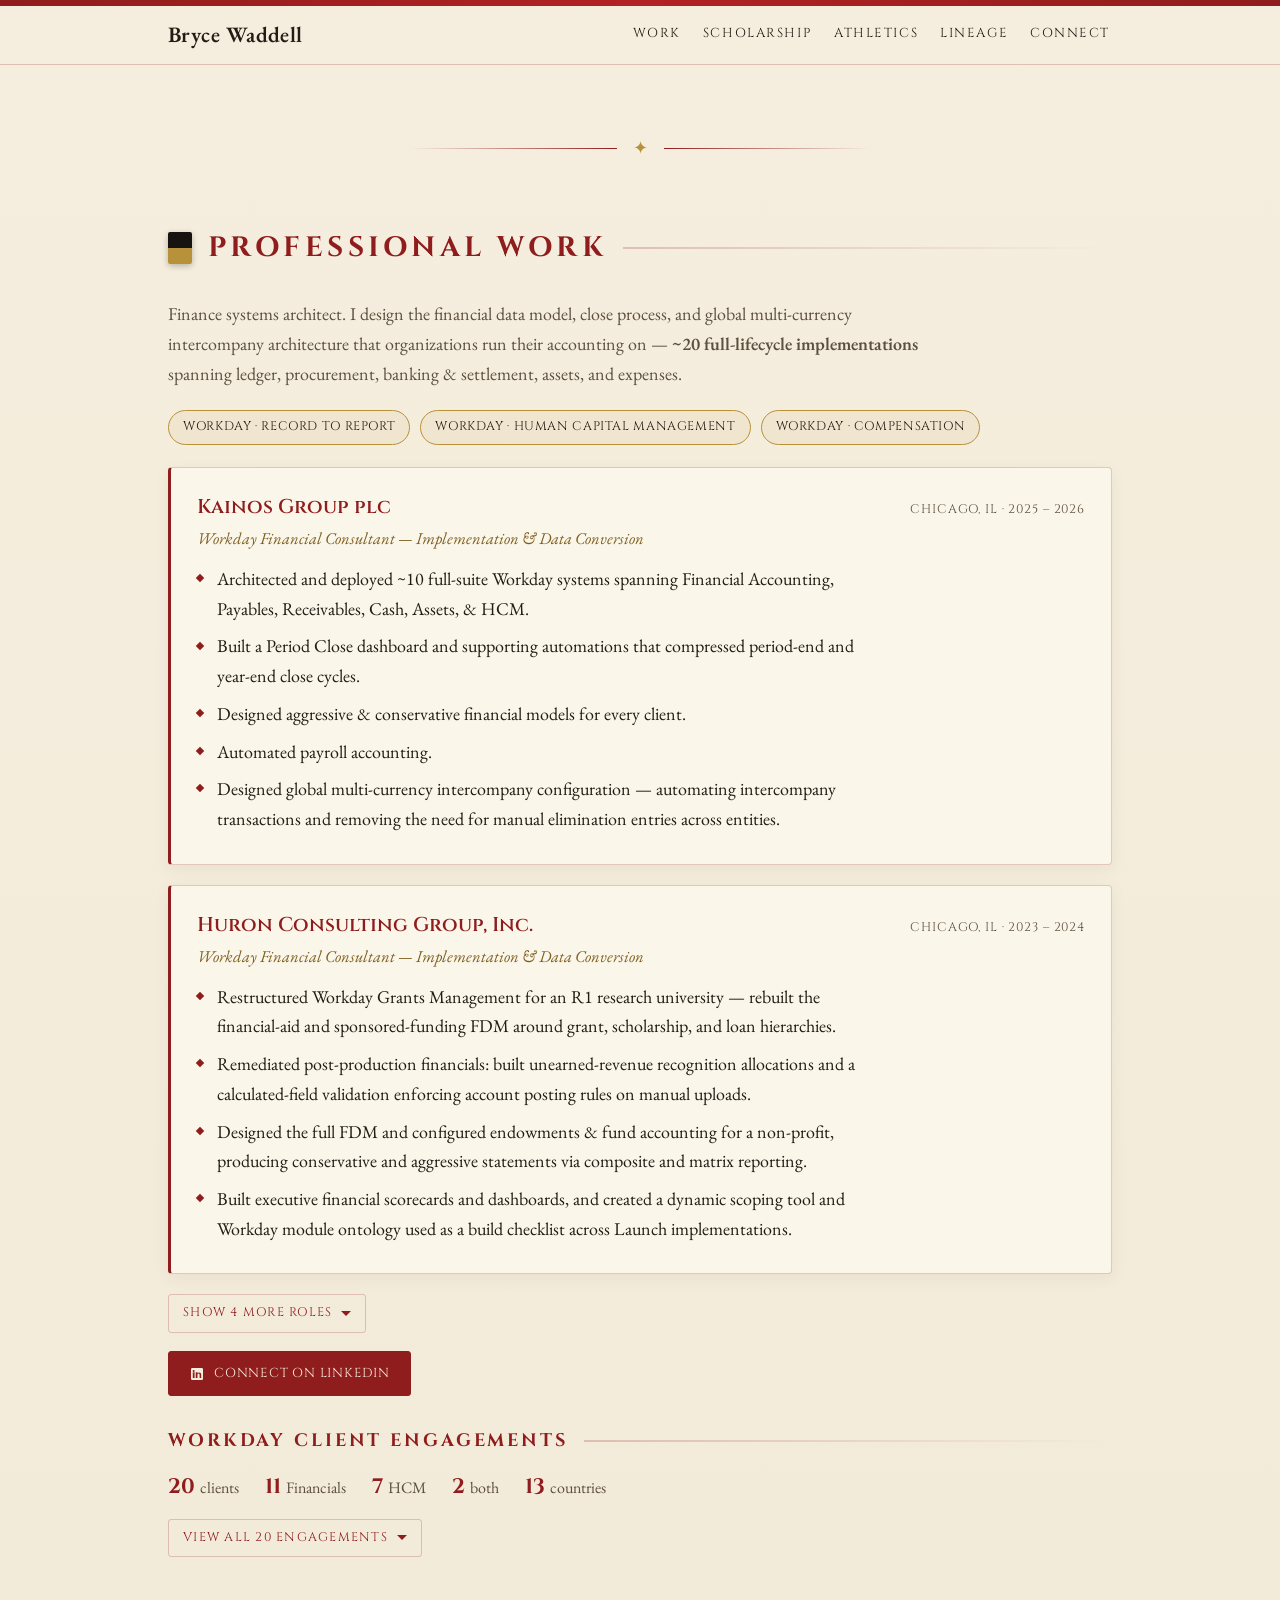
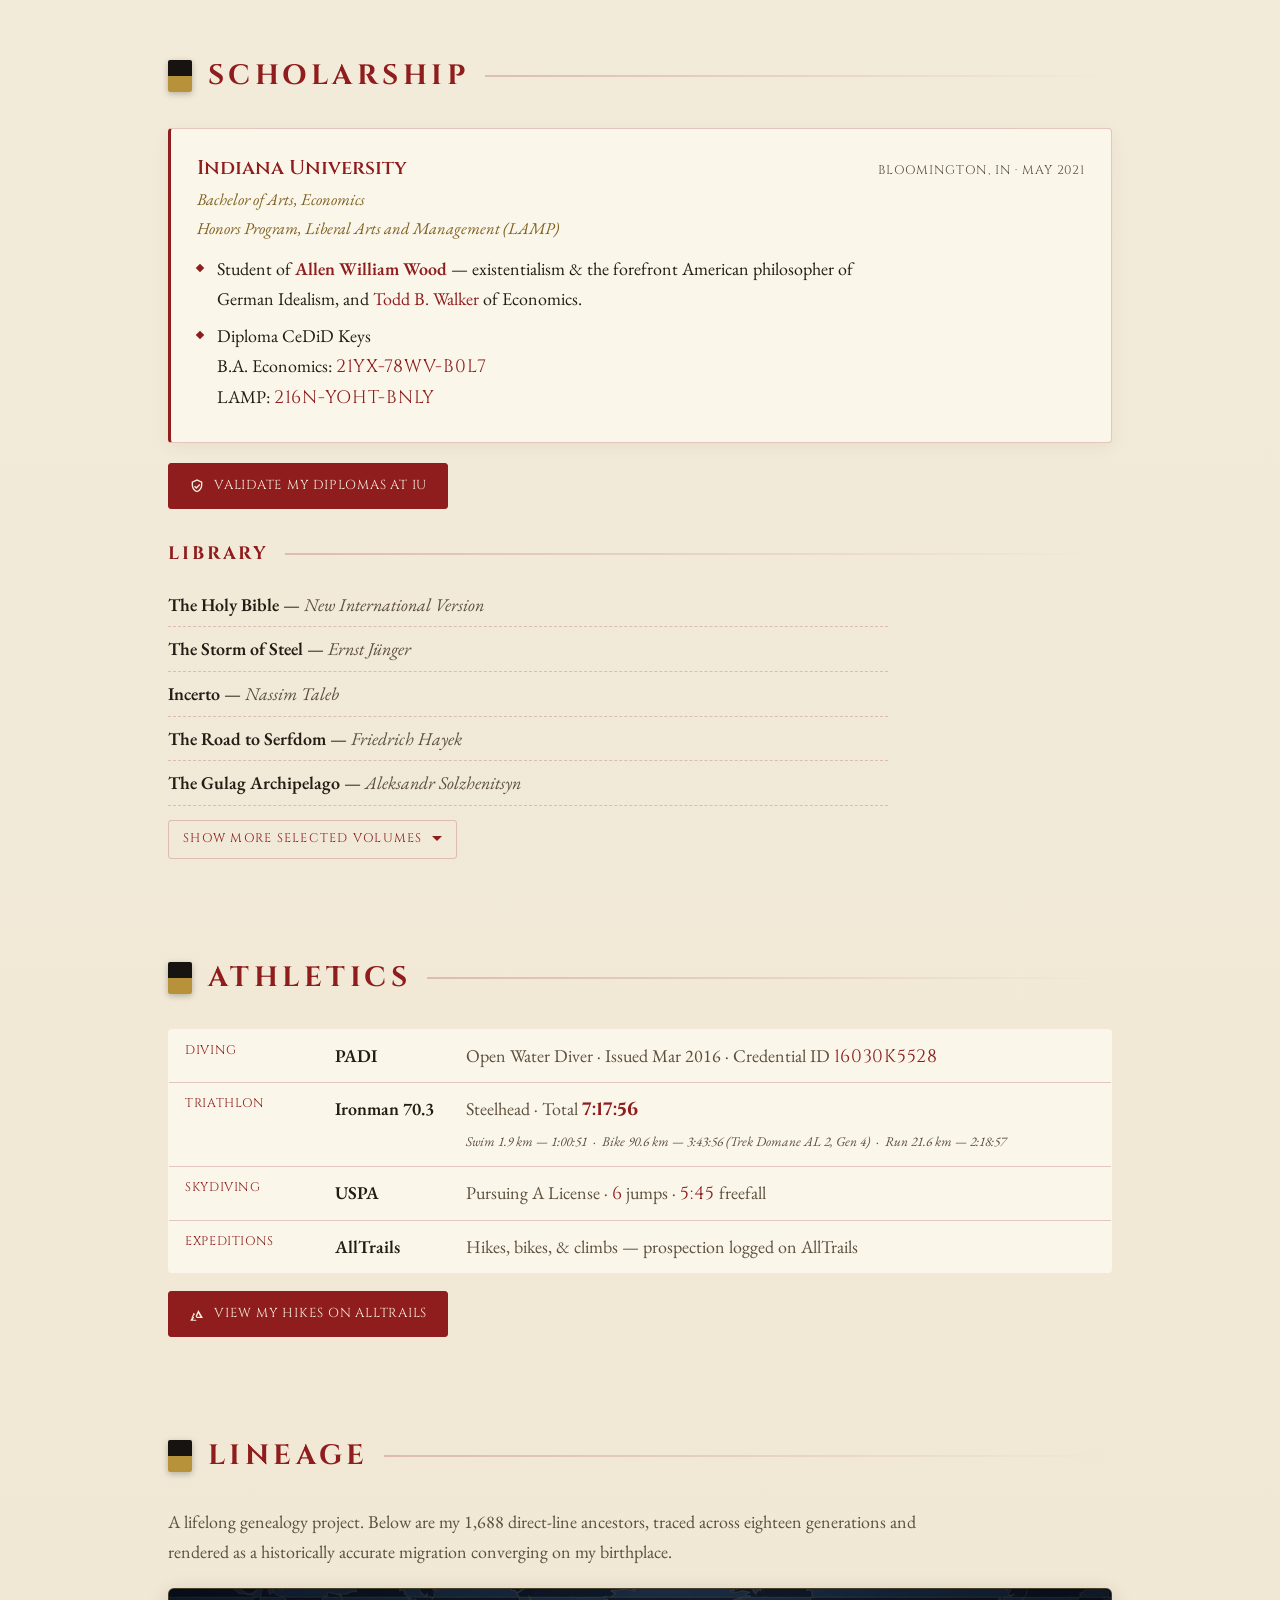
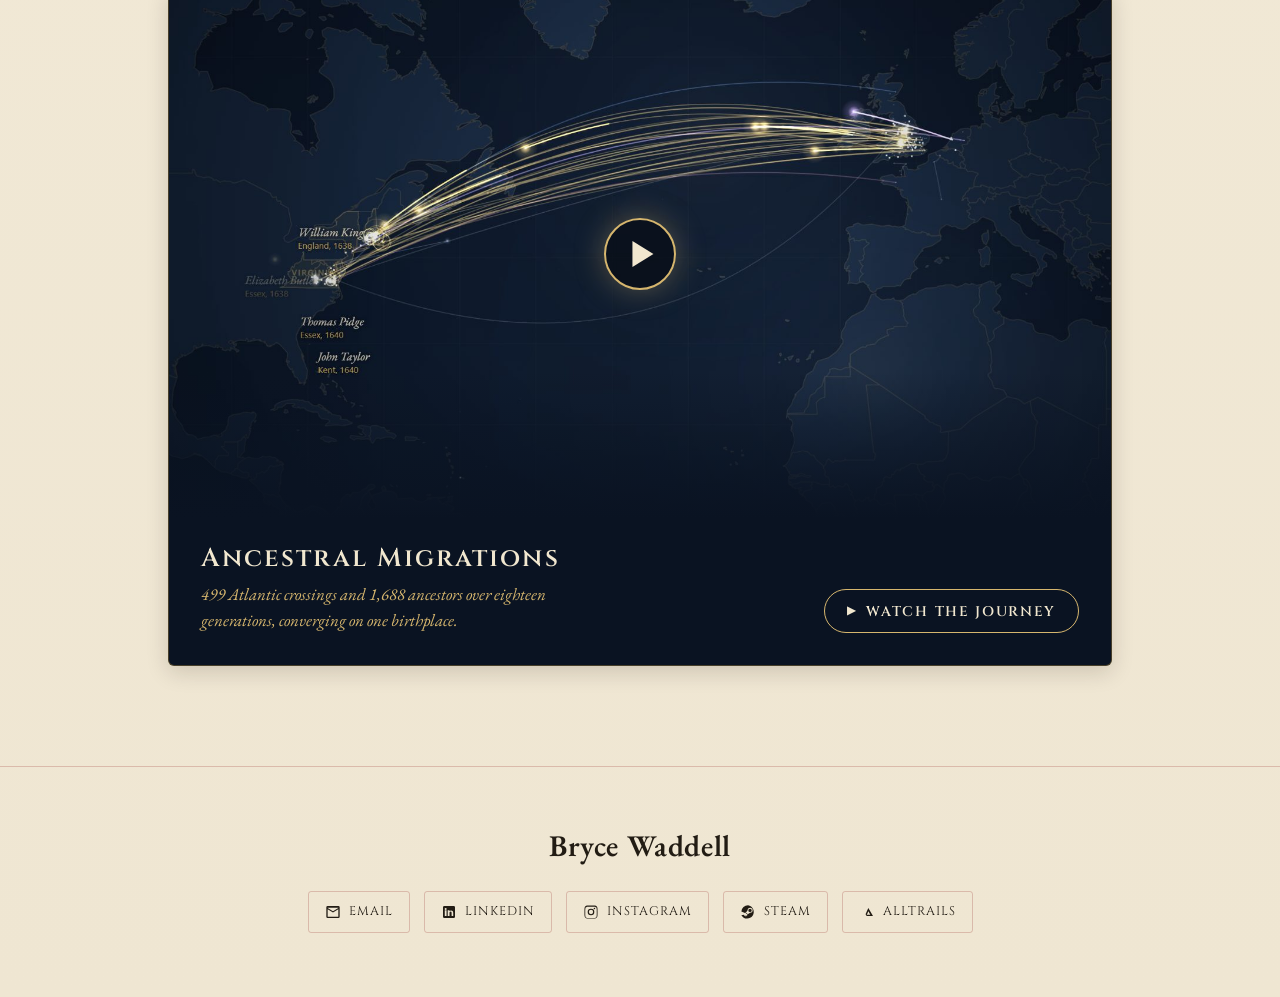
==== commit 71e40be5: "Trim IU degree lines, drop GPA, tidy diploma keys on mobile Co-Authored-By: Claude Opus 5.5 <noreply" ====
--- a/index.html
+++ b/index.html
@@ -142,6 +142,7 @@
   .card .role-row{display:flex;flex-wrap:wrap;justify-content:space-between;align-items:baseline;gap:6px}
   .card h3{font-family:'Cinzel',serif;font-size:20px;color:var(--war-red);font-weight:600}
   .card .org-when{font-family:'Cinzel',serif;font-size:12.5px;letter-spacing:.07em;color:var(--ink-soft);text-transform:uppercase}
+  .nw{white-space:nowrap}
   .card .subrole{color:var(--gold-dim);font-style:italic;margin:2px 0 12px;font-size:16.5px}
   .card ul{list-style:none;margin:0}
   .card li{position:relative;padding-left:20px;margin-bottom:8px}
@@ -512,12 +513,11 @@
 
     <div class="card">
       <div class="role-row"><h3>Indiana University</h3><span class="org-when">Bloomington, IN &middot; May 2021</span></div>
-      <div class="subrole" style="margin-bottom:2px">Bachelor of Arts, Economics &mdash; College of Arts &amp; Sciences</div>
-      <div class="subrole">Honors Area Certificate, Liberal Arts and Management (LAMP) &mdash; Kelley School of Business &amp; Philosophy</div>
+      <div class="subrole" style="margin-bottom:2px">Bachelor of Arts, Economics</div>
+      <div class="subrole">Honors Program, <span class="nw">Liberal Arts and Management (LAMP)</span></div>
       <ul>
-        <li>GPA: 3.567 / 4.000</li>
         <li>Student of <b><a class="scholar-link" href="https://en.wikipedia.org/wiki/Allen_W._Wood" target="_blank" rel="noopener">Allen William Wood</a></b> &mdash; existentialism &amp; the forefront American philosopher of German Idealism, and <a class="scholar-link" href="https://toddbwalker.com/" target="_blank" rel="noopener">Todd B. Walker</a> of Economics.</li>
-        <li>Diploma CeDiD Keys &mdash; B.A. Economics: <span style="font-family:'Cinzel',serif;letter-spacing:.04em;color:var(--war-red)">21YX-78WV-B0L7</span> &nbsp;&middot;&nbsp; LAMP: <span style="font-family:'Cinzel',serif;letter-spacing:.04em;color:var(--war-red)">216N-YOHT-BNLY</span></li>
+        <li>Diploma CeDiD Keys<br>B.A. Economics: <span class="nw" style="font-family:'Cinzel',serif;letter-spacing:.04em;color:var(--war-red)">21YX-78WV-B0L7</span><br>LAMP:  <span class="nw" style="font-family:'Cinzel',serif;letter-spacing:.04em;color:var(--war-red)">216N-YOHT-BNLY</span></li>
       </ul>
     </div>
 
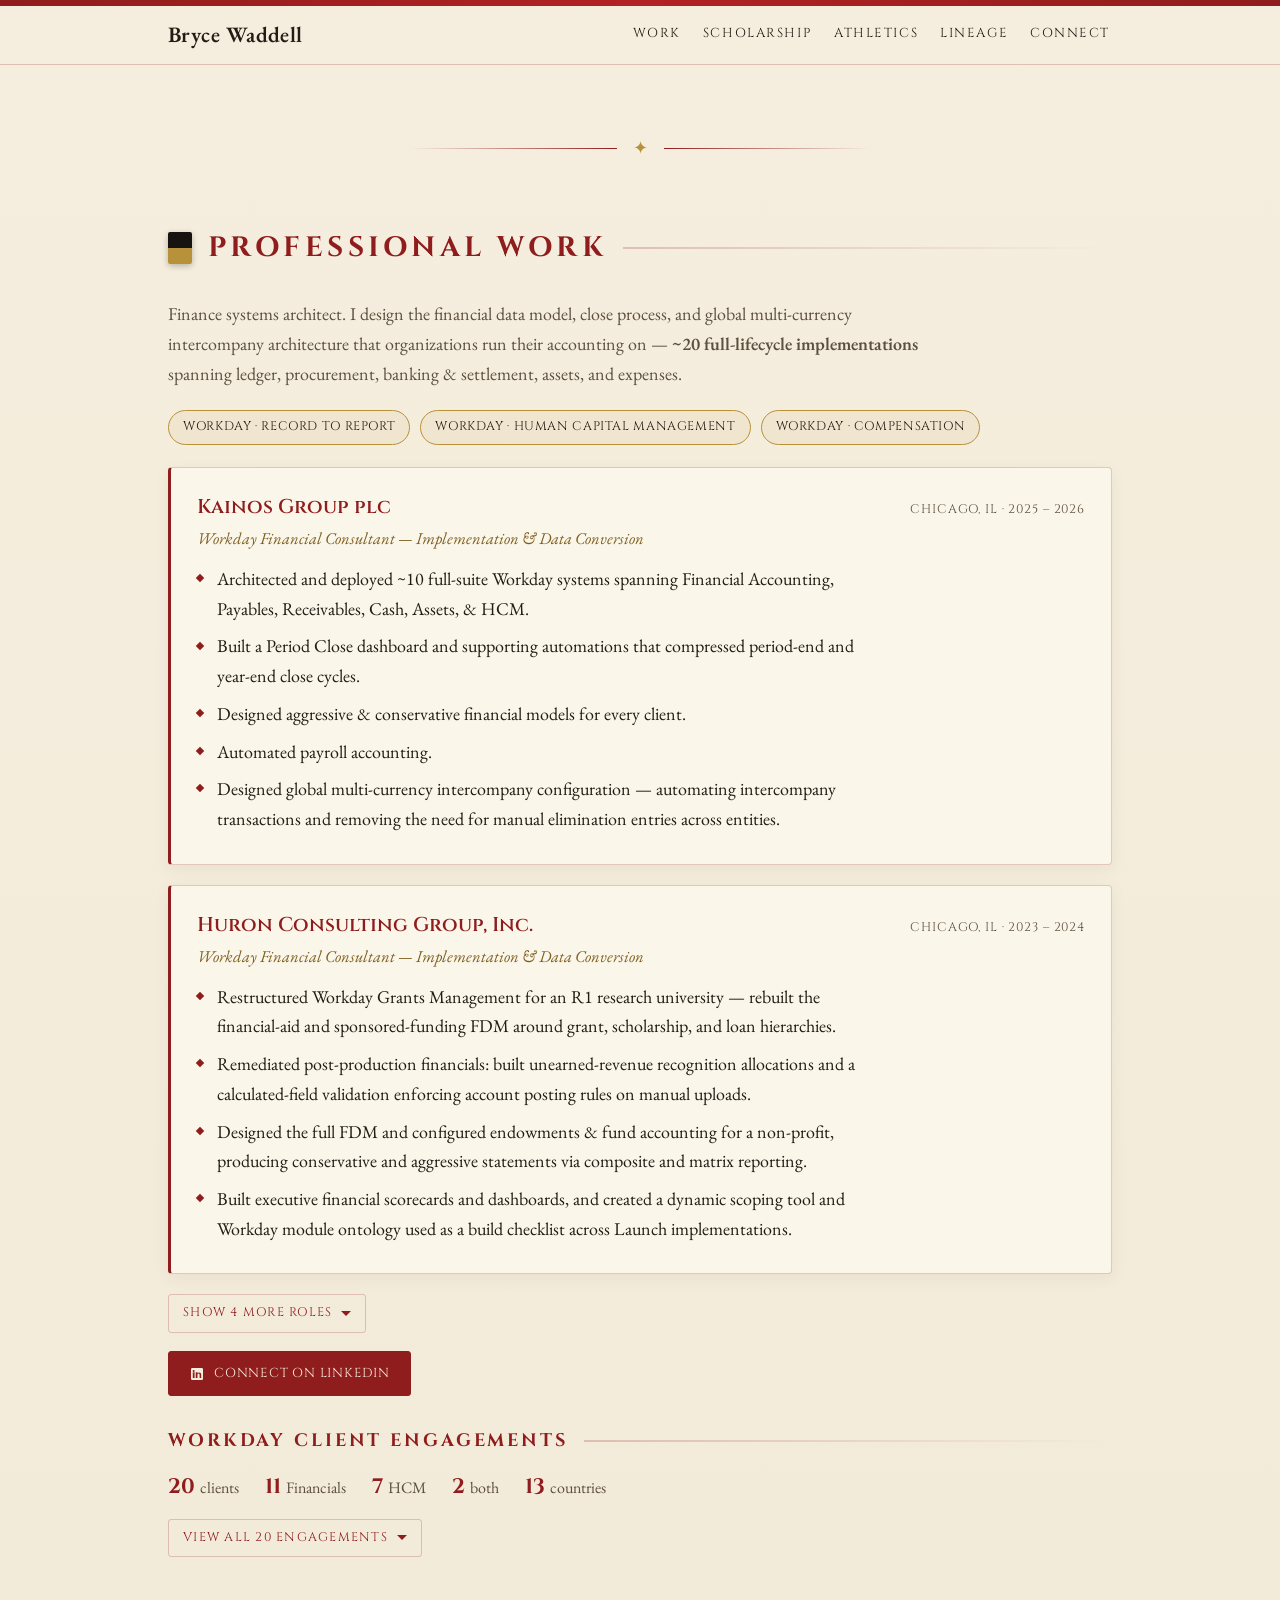
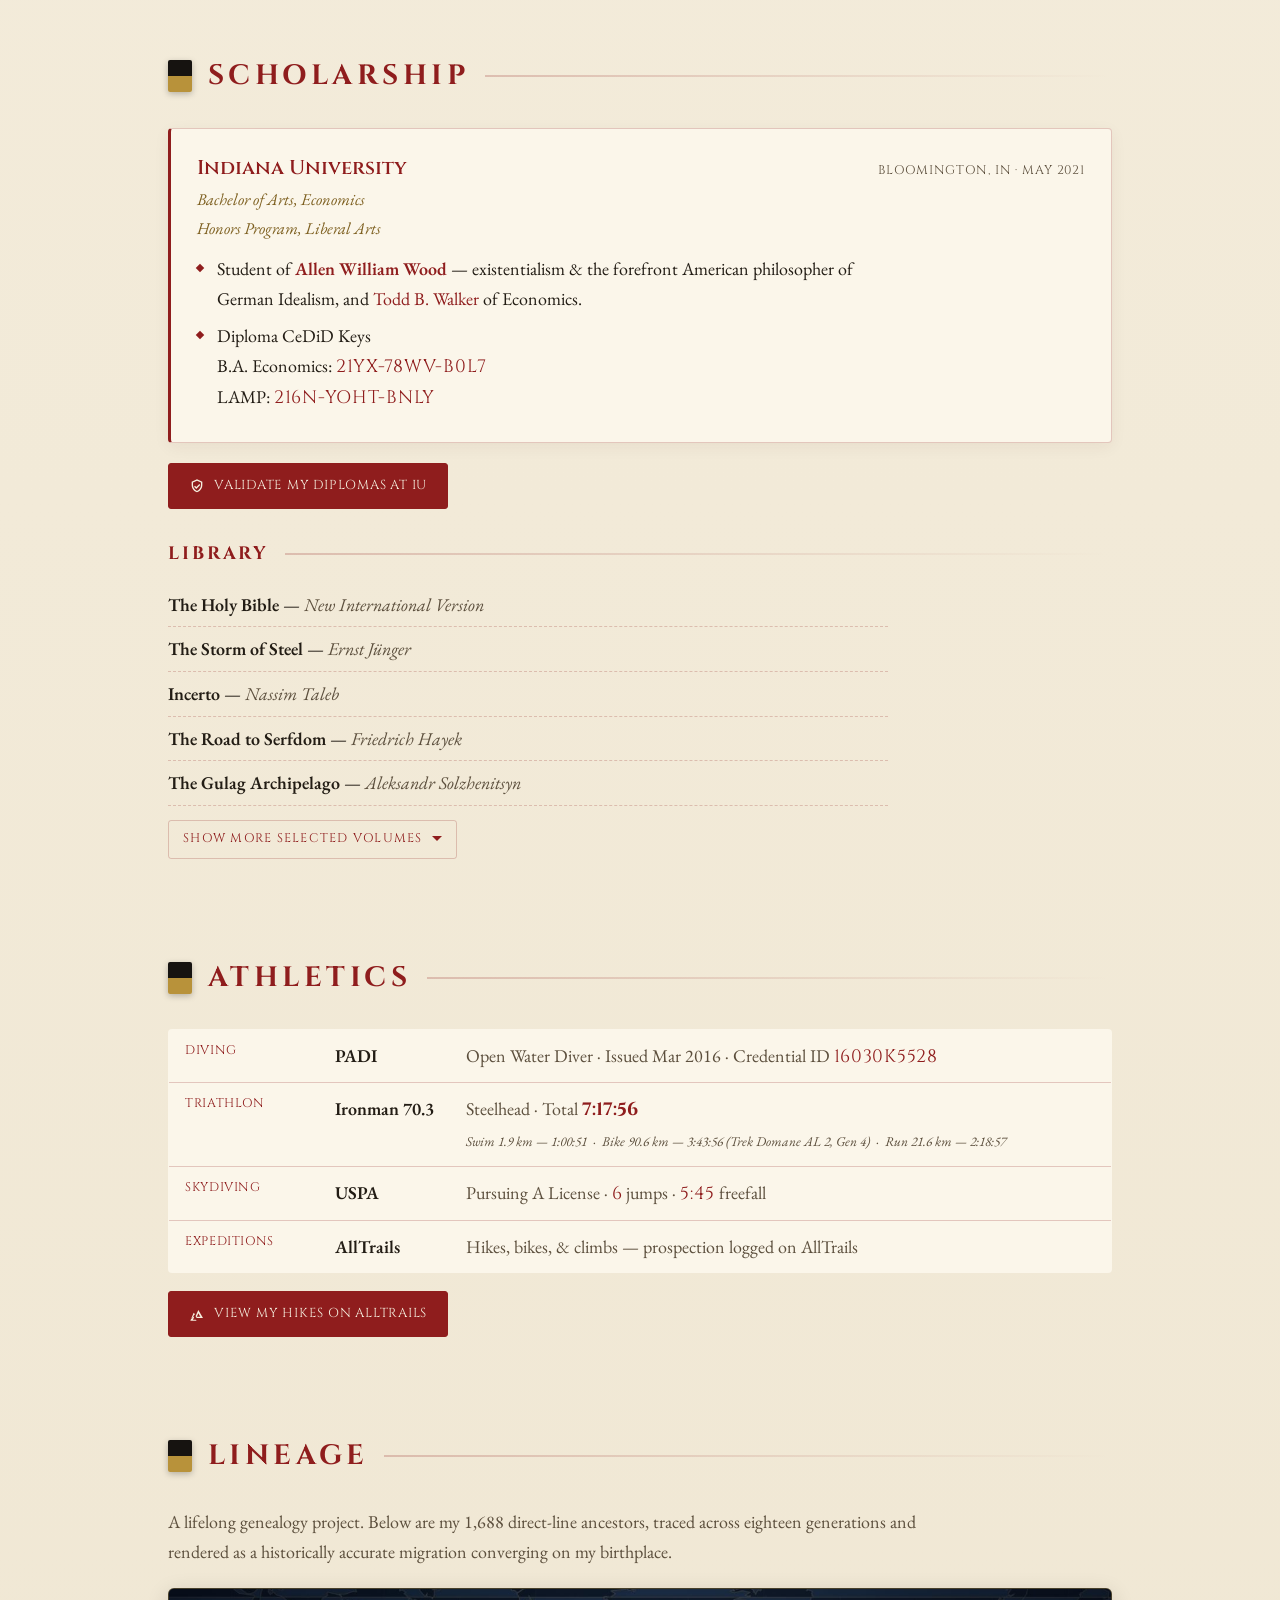
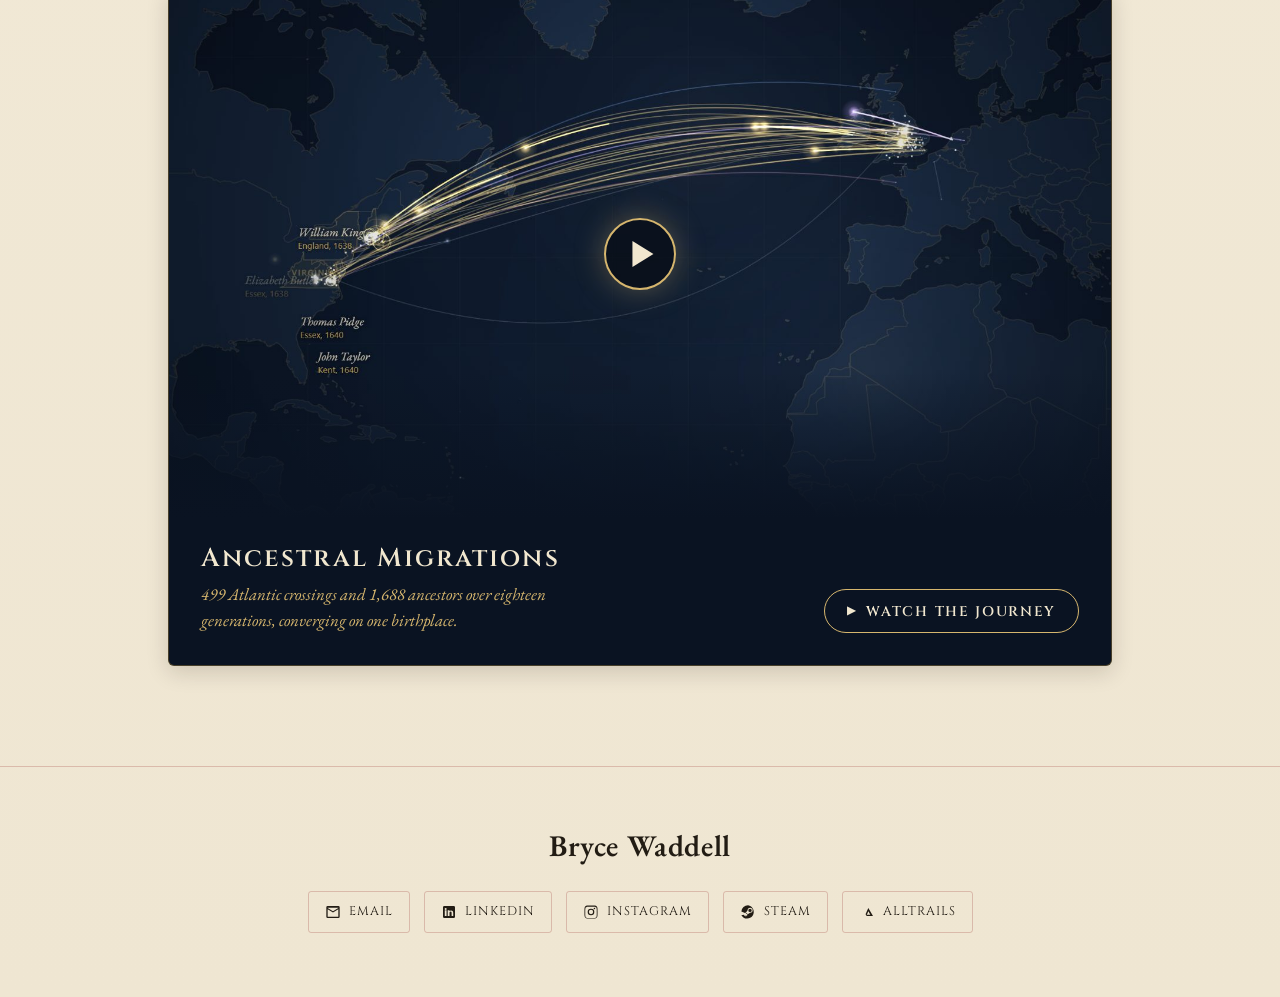
==== commit 32f0ee2f: "Shorten honors line to 'Honors Program, Liberal Arts' Co-Authored-By: Claude Opus 5.5 <noreply@anthr" ====
--- a/index.html
+++ b/index.html
@@ -514,7 +514,7 @@
     <div class="card">
       <div class="role-row"><h3>Indiana University</h3><span class="org-when">Bloomington, IN &middot; May 2021</span></div>
       <div class="subrole" style="margin-bottom:2px">Bachelor of Arts, Economics</div>
-      <div class="subrole">Honors Program, <span class="nw">Liberal Arts and Management (LAMP)</span></div>
+      <div class="subrole">Honors Program, Liberal Arts</div>
       <ul>
         <li>Student of <b><a class="scholar-link" href="https://en.wikipedia.org/wiki/Allen_W._Wood" target="_blank" rel="noopener">Allen William Wood</a></b> &mdash; existentialism &amp; the forefront American philosopher of German Idealism, and <a class="scholar-link" href="https://toddbwalker.com/" target="_blank" rel="noopener">Todd B. Walker</a> of Economics.</li>
         <li>Diploma CeDiD Keys<br>B.A. Economics: <span class="nw" style="font-family:'Cinzel',serif;letter-spacing:.04em;color:var(--war-red)">21YX-78WV-B0L7</span><br>LAMP:  <span class="nw" style="font-family:'Cinzel',serif;letter-spacing:.04em;color:var(--war-red)">216N-YOHT-BNLY</span></li>
